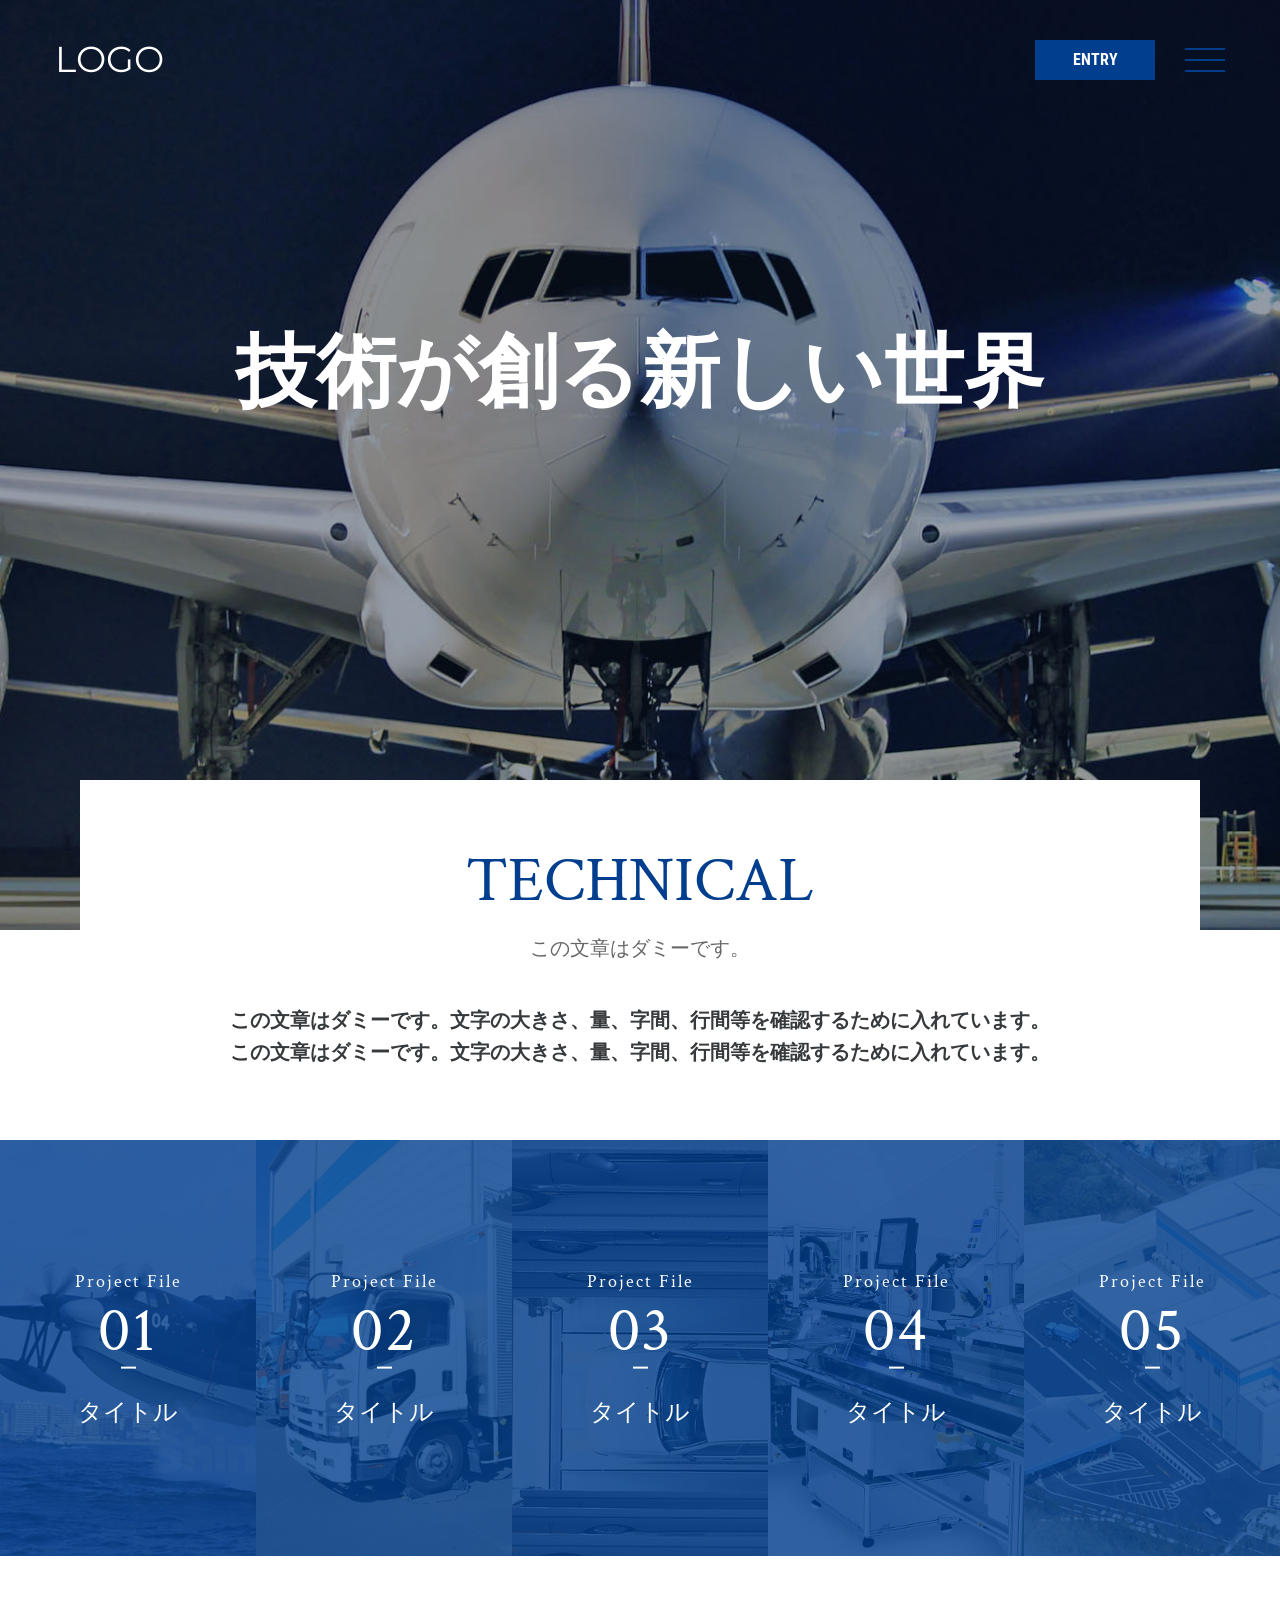
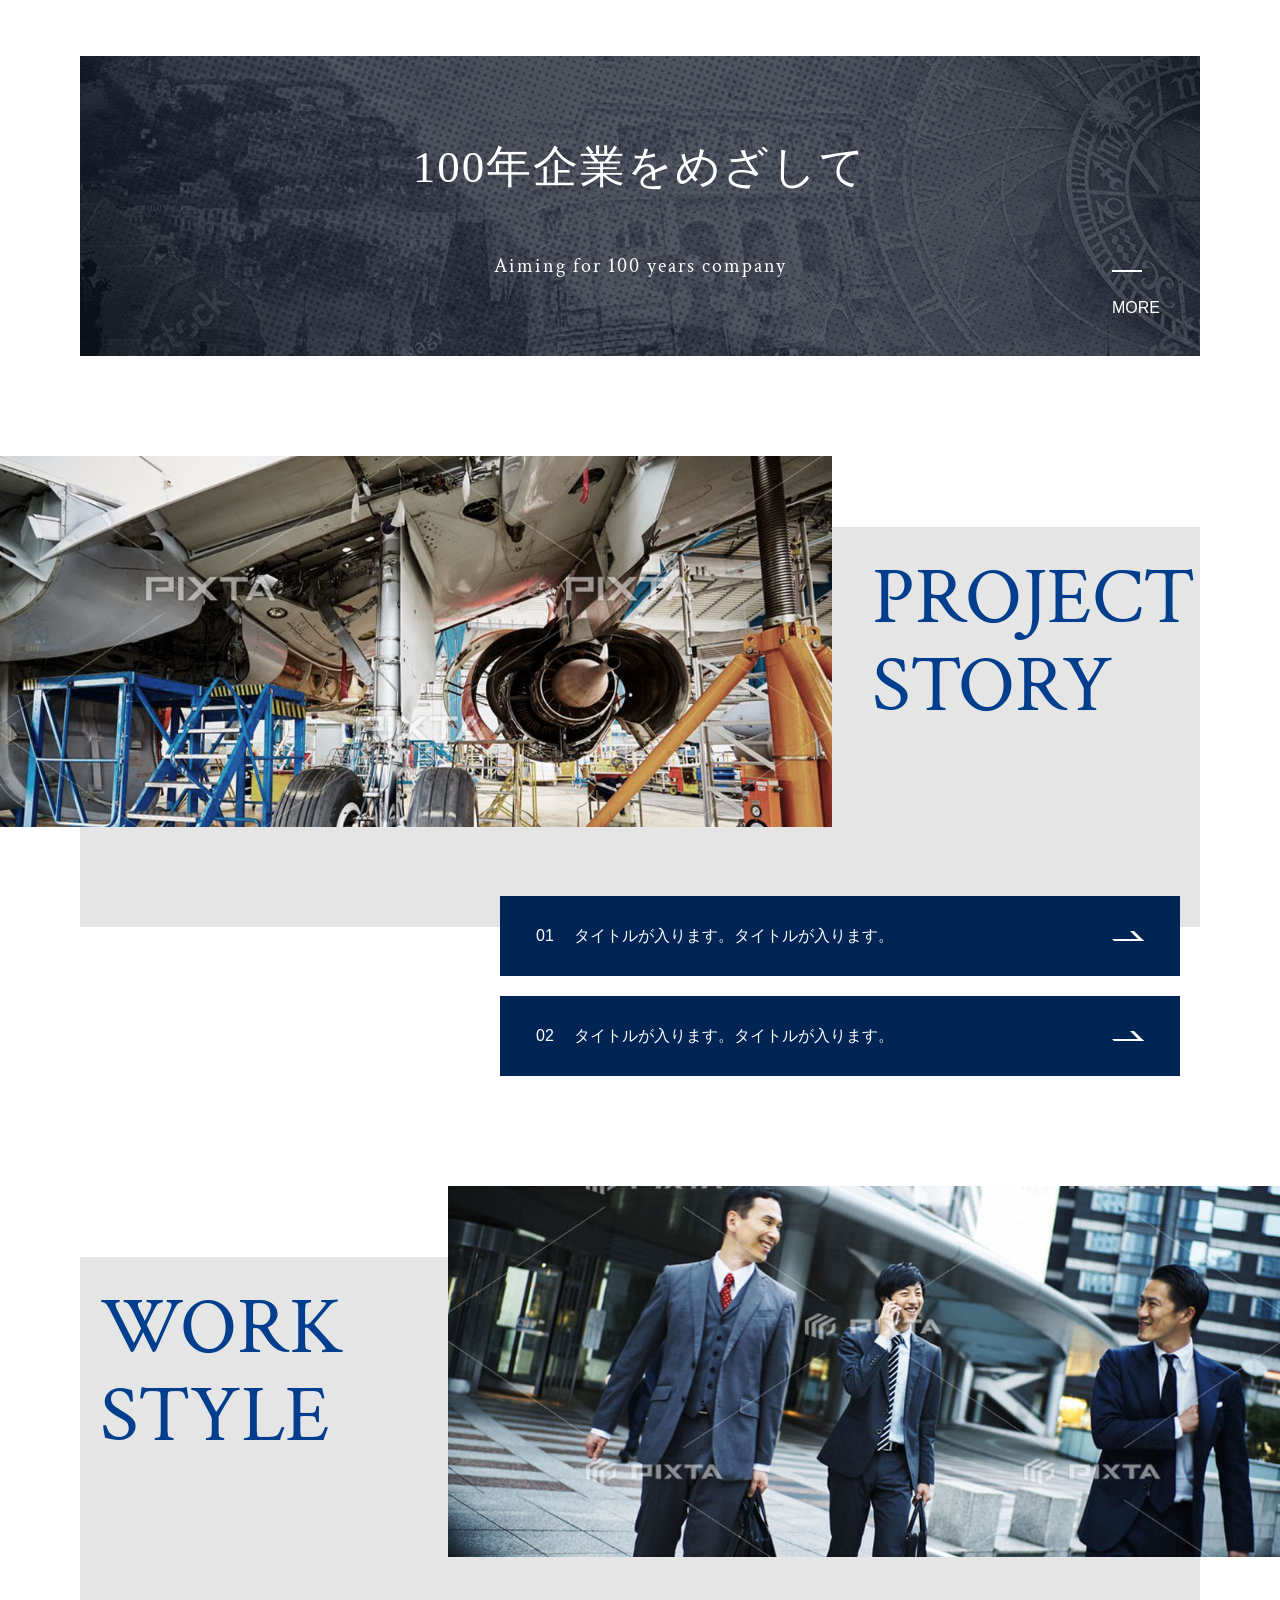
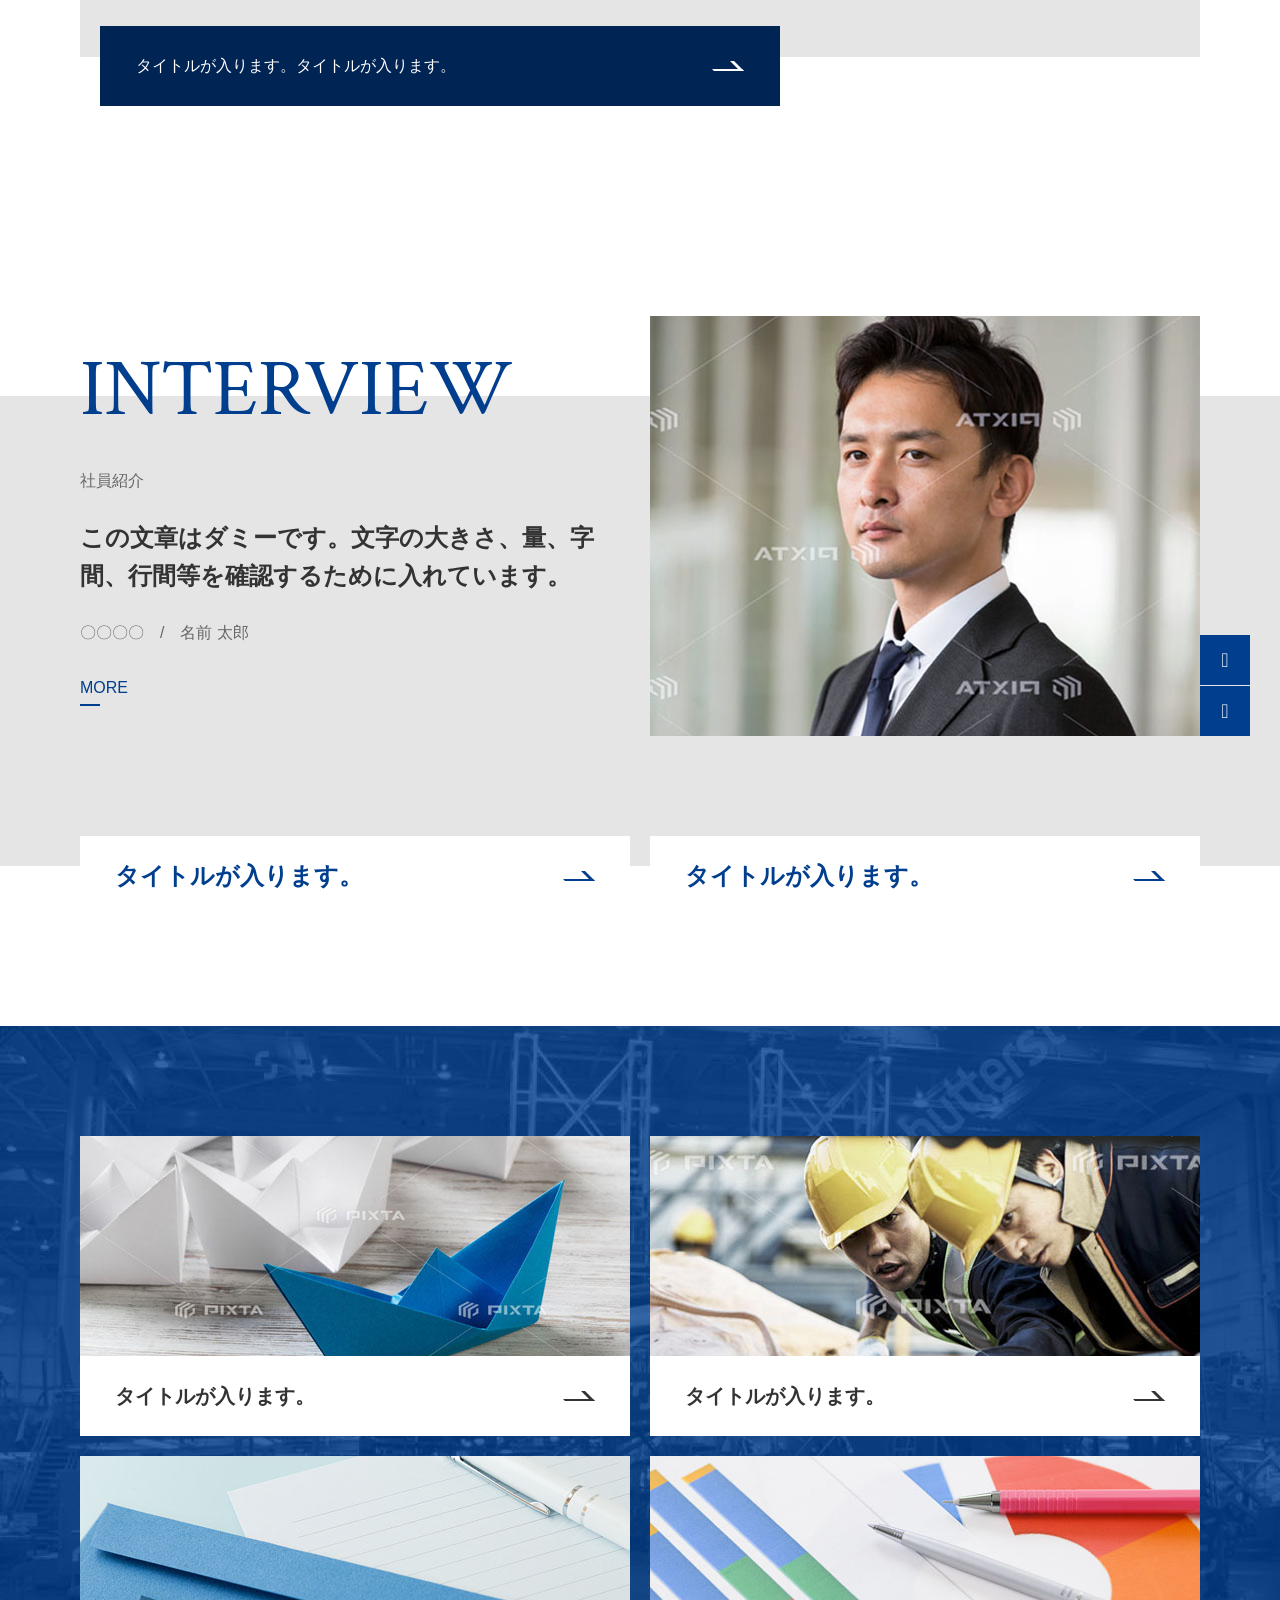
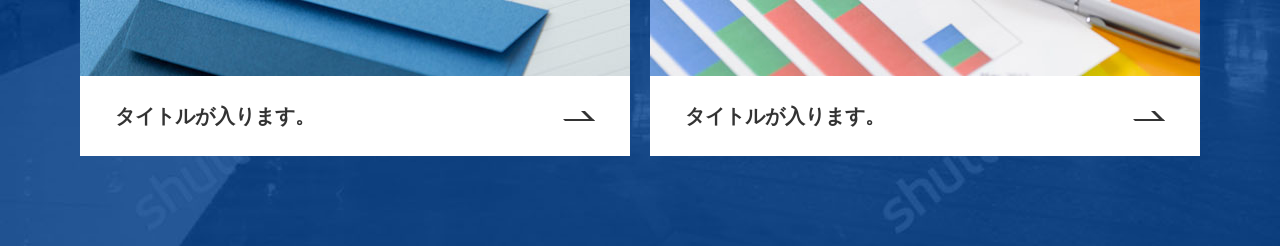
==== index.html @ daa0fefb "1507 535 update" ====
<!doctype html>
<html lang="ja">
<head>
	<meta charset="utf-8">
	<meta http-equiv="X-UA-Compatible" content="IE=edge">
	<meta name="format-detection" content="telephone=no, address=no, email=no">
	<meta name="viewport" content="width=device-width, minimum-scale=1.0, maximum-scale=10.0, user-scalable=yes">
	<meta property="og:type" content="website">
	<meta property="og:url" content="">
	<meta property="og:image" content="">
	<meta property="og:site_name" content="">
	<meta property="og:title" content="">
	<meta property="og:description" content="">
	<meta name="keywords" content="">
	<meta name="description" content="">
	<link href="assets/css/reset.min.css" rel="stylesheet">
	<link href="assets/css/bootstrap.min.css" rel="stylesheet">
	<link href="assets/css/bootstrap-adjust.min.css" rel="stylesheet">
	<link href="css/animate.css" rel="stylesheet">
	<link href="css/slick.css" rel="stylesheet">
	<link href="css/common.css" rel="stylesheet">
	<!-- build:addcss -->

	<!-- /build:addcss -->
	<title>Task 2</title>
	<link href="https://fonts.googleapis.com/css2?family=Noto+Sans+JP:wght@400;500;700&display=swap" rel="stylesheet">
	<link href="https://fonts.googleapis.com/css2?family=Crimson+Text&family=Montserrat:wght@500;700&family=Roboto+Condensed&display=swap" rel="stylesheet">
	
</head>
<body>
	<header class="header">
	<!-- build:header -->
		<h1>LOGO</h1>
		<button>entry</button>
		<div class="hambuger">
			<span></span><span></span><span></span>
		</div>
	<!-- /build:header -->
	</header>
	<main id="main-page">
	<!-- build:mv -->
		<section class="mv">
			<span class="mv--title">技術が創る新しい世界</span>
		</section>
	<!-- /build:mv -->
	<!-- /build:technical -->
		<section class="technical">
			<div class="container p-rel">
				<div class="title">
					<h2>
						technical
						<span>
							この文章はダミーです。
						</span>
					</h2>
					<p>この文章はダミーです。文字の大きさ、量、字間、行間等を確認するために入れています。</p>
					<p>この文章はダミーです。文字の大きさ、量、字間、行間等を確認するために入れています。</p>
				</div>
			</div>
			<div class="project">
				<div class="project-item">
					<img src="images/img_tech_01.jpg">
					<div class="l-mask"></div>
					<div class="w-abs">
						<span>Project File</span>
						<span>01</span>
						<h3>タイトル</h3>
					</div>
				</div>
				<div class="project-item">
					<img src="images/img_tech_02.jpg">
					<div class="l-mask"></div>
					<div class="w-abs">
						<span>Project File</span>
						<span>02</span>
						<h3>タイトル</h3>
					</div>
				</div>
				<div class="project-item">
					<img src="images/img_tech_03.jpg">
					<div class="l-mask"></div>
					<div class="w-abs">
						<span>Project File</span>
						<span>03</span>
						<h3>タイトル</h3>
					</div>
				</div>
				<div class="project-item">
					<img src="images/img_tech_04.jpg">
					<div class="l-mask"></div>
					<div class="w-abs">
						<span>Project File</span>
						<span>04</span>
						<h3>タイトル</h3>
					</div>
				</div>
				<div class="project-item">
					<img src="images/img_tech_05.jpg">
					<div class="l-mask"></div>
					<div class="w-abs">
						<span>Project File</span>
						<span>05</span>
						<h3>タイトル</h3>
					</div>
				</div>
			</div>
		</section>
	<!-- /build:technical -->
	<!-- build:year-100 -->
		<section class="year-100">
			<div class="container p-rel">
				<img src="images/img_year.jpg">
				<span>100年企業をめざして</span>
				<span>Aiming for 100 years company</span>
				<a href="#link">more</a>
			</div>
		</section>
	<!-- /build:year-100 -->
	<!-- build:project-story-->
		<section class="project-story">
			<div class="w-box">
				<div class="under-bg"></div>
				<div class="w-box-l">
					<img src="images/img_project_01.jpg">
				</div>
				<div class="w-box-r">
					<h2>project story</h2>
				</div>
			</div>
			<a href="#link" class="rect-more-info">タイトルが入ります。タイトルが入ります。</a>
			<a href="#link" class="rect-more-info">タイトルが入ります。タイトルが入ります。</a>
		</section>
	<!-- /build:project-story-->
	<!-- build:work-style-->
		<section class="work-style">
			<div class="w-box w-reverse">
				<div class="under-bg"></div>
				<div class="w-box-l">
					<img src="images/img_project_02.jpg">
				</div>
				<div class="w-box-r">
					<h2>work style</h2>
				</div>
			</div>
			<a href="#link" class="rect-more-info">タイトルが入ります。タイトルが入ります。</a>
		</section>
	<!-- /build:work-style -->
	<!-- build:interview -->
		<section class="interview">
			<div class="under-bg"></div>
			<div class="container">
				<div class="w-flex">
					<div class="w-flex-middle w-r">
						<h2>interview</h2>
						<span>社員紹介</span>
						<p>この文章はダミーです。文字の大きさ、量、字間、行間等を確認するために入れています。</p>
						<span>〇〇〇〇　/　名前  太郎</span>
						<a href="#link" class="interview-more">more</a>
						<a href="" class="rect-more-info">
							タイトルが入ります。
						</a>
					</div>
					<div class="w-flex-middle w-l">
						<div class="interview-slide">
							<img src="images/img_interview_03.jpg" alt="">
							<img src="images/img_interview_03.jpg" alt="">
						</div>
						<a href="" class="rect-more-info">
							タイトルが入ります。
						</a>
					</div>
				</div>
			</div>
		</section>
	<!-- /build:interview -->
	<!-- build:special-content -->
		<section class="special">
	<!-- <div class="under-bg">
				<img src="images/img_special_content_00.jpg">
			</div> -->
			<div class="container">
				<div class="w-flex">
					<div class="w-flex-middle">
						<img src="images/img_special_content_01.jpg">
						<a href="" class="rect-more-info">
							タイトルが入ります。
						</a>
					</div>
					<div class="w-flex-middle">
						<img src="images/img_special_content_02.jpg">
						<a href="" class="rect-more-info">
							タイトルが入ります。
						</a>
					</div>
					<div class="w-flex-middle">
						<img src="images/img_special_content_03.jpg">
						<a href="" class="rect-more-info">
							タイトルが入ります。
						</a>
					</div>
					<div class="w-flex-middle">
						<img src="images/img_special_content_04.jpg">
						<a href="" class="rect-more-info">
							タイトルが入ります。
						</a>
					</div>
				</div>
			</div>
		</section>
	<!-- /build:special-content -->
	</main>
	<footer>
	
	<!-- build:footer -->
	</footer>
	<script src="assets/js/jquery-2.2.4.min.js"></script>
	<script src="assets/js/fontawesome.min.js"></script>
	<script src="js/slick.js"></script>

	<script src="js/common.js"></script>
	<!-- build:addJs -->
</body>
</html>
---- css/common.css ----
@charset "UTF-8";
@font-face {
  font-family: A1MinChoStd;
  font-weight: bold;
  font-style: normal;
  src: url("../assets/plugins/fonts/A1MinchoStd-Bold.otf");
}
/*==========
  FONTS-FAMILY
    font-family: A1MinChoStd;
    font-family: 'Montserrat', sans-serif;
    font-family: 'Roboto Condensed', sans-serif;
    font-family: 'Crimson Text', serif;
    ===========
*/
.p-rel {
  position: relative;
}

/* ============
        header
 ============*/
.header {
  display: flex;
  justify-content: space-between;
  align-items: center;
  position: fixed;
  width: 100%;
  min-height: 6rem;
  padding: 4rem 5.5rem;
  z-index: 1030;
}
.header h1 {
  font-family: "Montserrat", sans-serif;
  font-size: 3.6rem;
  margin-right: auto;
  color: white;
  cursor: pointer;
}
.header button {
  background-color: #013e8d;
  border: 0.1rem solid #013e8d;
  color: white;
  font-family: "Roboto Condensed", sans-serif;
  font-size: 1.6rem;
  font-weight: bold;
  height: 4rem;
  width: 12rem;
  margin-right: 3rem;
  text-transform: uppercase;
  transition: all 0.4s ease;
}
.header button:hover {
  background-color: white;
  color: #013e8d;
}

/* ============
        hambuger
 ============*/
.hambuger {
  display: flex;
  width: 4rem;
  height: 4rem;
  justify-content: space-around;
  align-items: center;
  cursor: pointer;
  flex-wrap: wrap;
  position: relative;
}
.hambuger span {
  width: 100%;
  height: 0.2rem;
  background-color: #013e8d;
  position: absolute;
  transition: all 0.3s ease;
}
.hambuger span:nth-child(1) {
  top: 0.8rem;
}
.hambuger span:nth-child(3) {
  bottom: 0.8rem;
}

.hambuger.active span:nth-child(1) {
  transform: rotate(45deg);
  top: unset;
}
.hambuger.active span:nth-child(2) {
  opacity: 0;
}
.hambuger.active span:nth-child(3) {
  transform: rotate(-45deg);
  bottom: unset;
}

/* ============
        mv
 ============*/
.mv {
  background-image: url(../images/img_banner.jpg);
  height: 93rem;
  background-position: center;
  background-repeat: no-repeat;
  background-size: cover;
  position: relative;
}
.mv--title {
  display: block;
  position: absolute;
  top: 40%;
  width: 100%;
  text-align: center;
  transform: translateY(-50%);
  font-size: 8rem;
  font-weight: bold;
  font-family: A1MinChoStd;
  color: white;
}

/* ============
        technical
 ============*/
.technical {
  width: 100%;
  background-color: white;
}
.technical .p-rel {
  min-height: 21rem;
}
.technical .title {
  width: 100%;
  position: absolute;
  min-height: 30rem;
  background-color: white;
  left: 50%;
  transform: translate(-50%, -50%);
  padding-top: 5rem;
  text-align: center;
}
.technical .title h2 {
  font-family: "Crimson Text", serif;
  text-transform: uppercase;
  font-size: 6.4rem;
  color: #013e8d;
  line-height: 1.6;
  margin-bottom: 4rem;
}
.technical .title h2 span {
  font-family: "Yu Gothic", serif;
  font-size: 2rem;
  display: block;
  color: #666666;
}
.technical .title p {
  font-size: 2rem;
  font-weight: bold;
}
.technical .project {
  display: flex;
}
.technical .project-item {
  width: 100%;
  overflow: hidden;
  position: relative;
}
.technical .project-item img {
  width: 100%;
}
.technical .project-item .l-mask {
  position: absolute;
  top: 0;
  width: 100%;
  height: 100%;
  background-color: rgba(1, 62, 141, 0.8);
}
.technical .project-item .w-abs {
  position: absolute;
  top: 50%;
  width: 100%;
  text-align: center;
  transform: translateY(-50%);
  line-height: 1.2;
}
.technical .project-item .w-abs span {
  display: block;
  color: white;
  font-family: "Crimson Text", serif;
  letter-spacing: 0.2rem;
}
.technical .project-item .w-abs span:nth-child(1) {
  font-size: 1.8rem;
}
.technical .project-item .w-abs span:nth-child(2) {
  position: relative;
  font-size: 6.4rem;
  margin-bottom: 3rem;
}
.technical .project-item .w-abs span:nth-child(2):after {
  content: "";
  width: 1.5rem;
  height: 0.2rem;
  background-color: white;
  position: absolute;
  left: 0;
  right: 0;
  bottom: 0;
  margin: 0 auto;
}
.technical .project-item .w-abs h3 {
  color: white;
  font-size: 2.4rem;
}

/* ============
        year-100
 ============*/
.year-100 {
  padding: 10rem 0;
}
.year-100 .p-rel {
  text-align: center;
}
.year-100 .p-rel img {
  width: 100%;
}
.year-100 .p-rel span {
  width: 100%;
  color: white;
  display: block;
  position: absolute;
  text-align: center;
  letter-spacing: 0.2rem;
}
.year-100 .p-rel span:nth-of-type(1) {
  top: 35%;
  transform: translateY(-35%);
  font-size: 4.5rem;
  font-family: A1MinChoStd;
}
.year-100 .p-rel span:nth-of-type(2) {
  bottom: 25%;
  transform: translateY(-25%);
  font-size: 2rem;
  font-family: "Crimson Text", serif;
}
.year-100 .p-rel a {
  text-decoration: none;
  color: white;
  text-transform: uppercase;
  font-size: 1.6rem;
  position: absolute;
  bottom: 4rem;
  right: 4rem;
}
.year-100 .p-rel a:after {
  content: "";
  position: absolute;
  width: 3rem;
  height: 0.2rem;
  background-color: white;
  top: -3rem;
  left: 0;
}

/* ============
        project-story
 ============*/
.project-story, .work-style {
  width: 100%;
  min-height: 65rem;
  position: relative;
  margin-bottom: 8rem;
}
.project-story .w-box, .work-style .w-box {
  width: 100%;
  display: flex;
  position: relative;
}
.project-story .w-box .under-bg, .work-style .w-box .under-bg {
  max-width: 112rem;
  height: 40rem;
  position: absolute;
  z-index: -1;
  left: 0;
  right: 0;
  bottom: -10rem;
  margin: 0 auto;
}
.project-story .w-box-l, .work-style .w-box-l {
  width: 100%;
  max-width: 65%;
  max-height: 48rem;
  overflow: hidden;
}
.project-story .w-box-l img, .work-style .w-box-l img {
  width: 100%;
}
.project-story .w-box-r, .work-style .w-box-r {
  width: 100%;
  max-width: 35%;
  display: flex;
}
.project-story .w-box-r h2, .work-style .w-box-r h2 {
  font-family: "Crimson Text", serif;
  font-size: 8rem;
  color: #013e8d;
  text-transform: uppercase;
  margin: auto 0;
}
.project-story .rect-more-info, .work-style .rect-more-info {
  text-decoration: none;
  position: absolute;
  background-color: #002554;
  color: white;
  border: 0.1rem solid #002554;
  font-size: 1.6rem;
}
.project-story .rect-more-info::after, .work-style .rect-more-info::after {
  border-color: white;
}

.w-reverse {
  flex-direction: row-reverse;
}

.project-story .w-box-r {
  padding-left: 4rem;
  padding-right: 4rem;
}
.project-story .rect-more-info {
  right: 10rem;
}
.project-story .rect-more-info:nth-of-type(1) {
  bottom: 13rem;
}
.project-story .rect-more-info:nth-of-type(2) {
  bottom: 3rem;
}
.project-story .rect-more-info:nth-of-type(1)::before {
  content: "01";
  margin-right: 2rem;
}
.project-story .rect-more-info:nth-of-type(2)::before {
  content: "02";
  margin-right: 2rem;
}

.work-style .w-box-r {
  padding-left: 10rem;
  padding-right: 10rem;
}
.work-style .rect-more-info {
  left: 0;
  margin-left: 10rem;
  bottom: 13rem;
}

.under-bg {
  width: 100%;
  background-color: #e5e5e5;
}

/* ============
        more info button
 ============*/
.rect-more-info {
  width: 100%;
  max-width: 68rem;
  height: 8rem;
  display: flex;
  align-items: center;
  padding-left: 3.5rem;
  padding-right: 3.5rem;
  position: relative;
}

.rect-more-info::after {
  content: "";
  width: 3rem;
  height: 1rem;
  position: absolute;
  border-bottom: 0.2rem solid;
  border-right: 0.4rem solid;
  transform: skew(45deg);
  right: 0;
  margin-right: 4rem;
}

/* ============
        interview
 ============*/
.interview {
  width: 100%;
  min-height: 63rem;
  position: relative;
}
.interview .under-bg {
  max-height: 47rem;
  position: absolute;
  top: 0;
  bottom: 0;
  left: 0;
  margin: auto 0;
  z-index: -1;
}
.interview .w-flex .w-flex-middle {
  min-height: 60rem;
  display: flex;
  flex-wrap: wrap;
  align-items: flex-end;
}
.interview .w-flex .w-flex-middle span, .interview .w-flex .w-flex-middle p {
  display: block;
  width: 100%;
}
.interview .w-flex .w-flex-middle span {
  color: #666666;
  font-size: 1.6rem;
}
.interview .w-flex .w-flex-middle p {
  font-size: 2.4rem;
  font-weight: bold;
  color: #333333;
}
.interview .w-flex .w-flex-middle h2 {
  font-size: 8rem;
  color: #013e8d;
  text-transform: uppercase;
  font-family: "Crimson Text", serif;
  margin-bottom: 1rem;
}
.interview .w-flex .w-flex-middle .interview-more {
  color: #013e8d;
  text-transform: uppercase;
  position: relative;
  font-size: 1.6rem;
  text-decoration: none;
  padding-bottom: 1rem;
  margin-top: 1rem;
}
.interview .w-flex .w-flex-middle .interview-more:after {
  content: "";
  width: 2rem;
  height: 0.2rem;
  background-color: #013e8d;
  position: absolute;
  bottom: 0;
  left: 0;
}
.interview .w-flex .w-flex-middle .rect-more-info {
  text-decoration: none;
  margin-top: 10rem;
  background-color: white;
  color: #013e8d;
  font-size: 2.4rem;
  font-weight: bold;
}
.interview .w-flex .w-flex-middle .rect-more-info::after {
  border-color: #013e8d;
}
.interview .w-flex .w-flex-middle .interview-slide {
  width: 100%;
  height: 42rem;
}
.interview .w-flex .w-flex-middle .interview-slide .slick-arrow {
  border: 0.1rem solid #013e8d;
  background-color: #013e8d;
  color: white;
  width: 5rem;
  height: 5rem;
  position: relative;
  font-size: 2rem;
  position: absolute;
  right: 0;
  bottom: 0;
}
.interview .w-flex .w-flex-middle .interview-slide .slick-next {
  transform: translateX(100%);
}
.interview .w-flex .w-flex-middle .interview-slide .slick-prev {
  margin-bottom: 0.1rem;
  transform: translate(100%, -100%);
}
.interview .w-flex .w-flex-middle .interview-slide .slick-prev::after {
  content: "";
  font-family: fontAwesome;
}
.interview .w-flex .w-flex-middle .interview-slide .slick-next::after {
  content: "";
  font-family: fontAwesome;
}

.w-flex {
  display: flex;
  align-items: center;
  justify-content: space-between;
  width: 100%;
}
.w-flex .w-flex-middle {
  width: 100%;
  max-width: 55rem;
}

/* ============
        mv
 ============*/
.special {
  position: relative;
  margin-top: 8rem;
  background-image: url(../images/img_special_content_00.jpg);
  height: 82rem;
  background-position: center;
  background-repeat: no-repeat;
  background-size: cover;
  position: relative;
  display: flex;
  align-items: center;
}
.special .w-flex {
  flex-wrap: wrap;
}
.special .w-flex-middle {
  margin-top: 2rem;
}
.special .w-flex-middle .rect-more-info {
  background-color: white;
  font-size: 2rem;
  font-weight: bold;
  color: #333333;
  text-decoration: none;
}

/* ============
       mv
============*/

/*# sourceMappingURL=common.css.map */
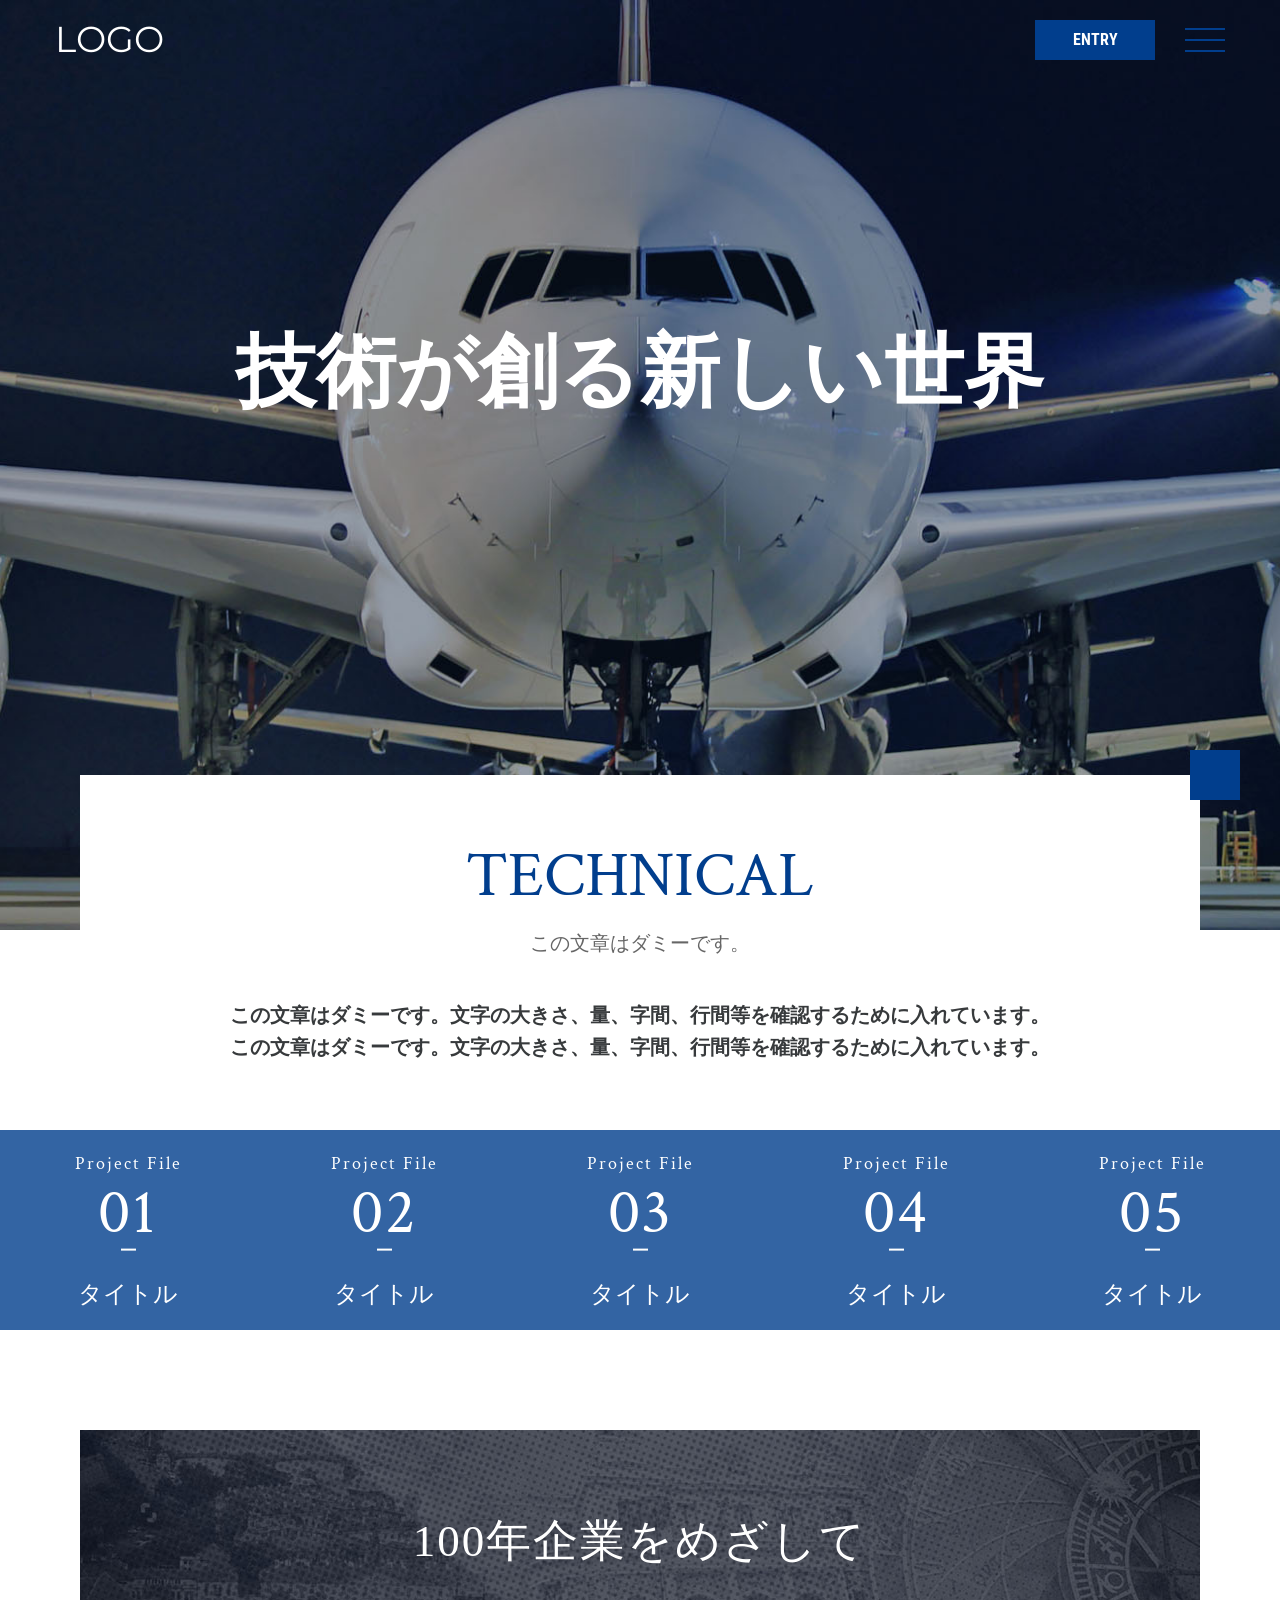
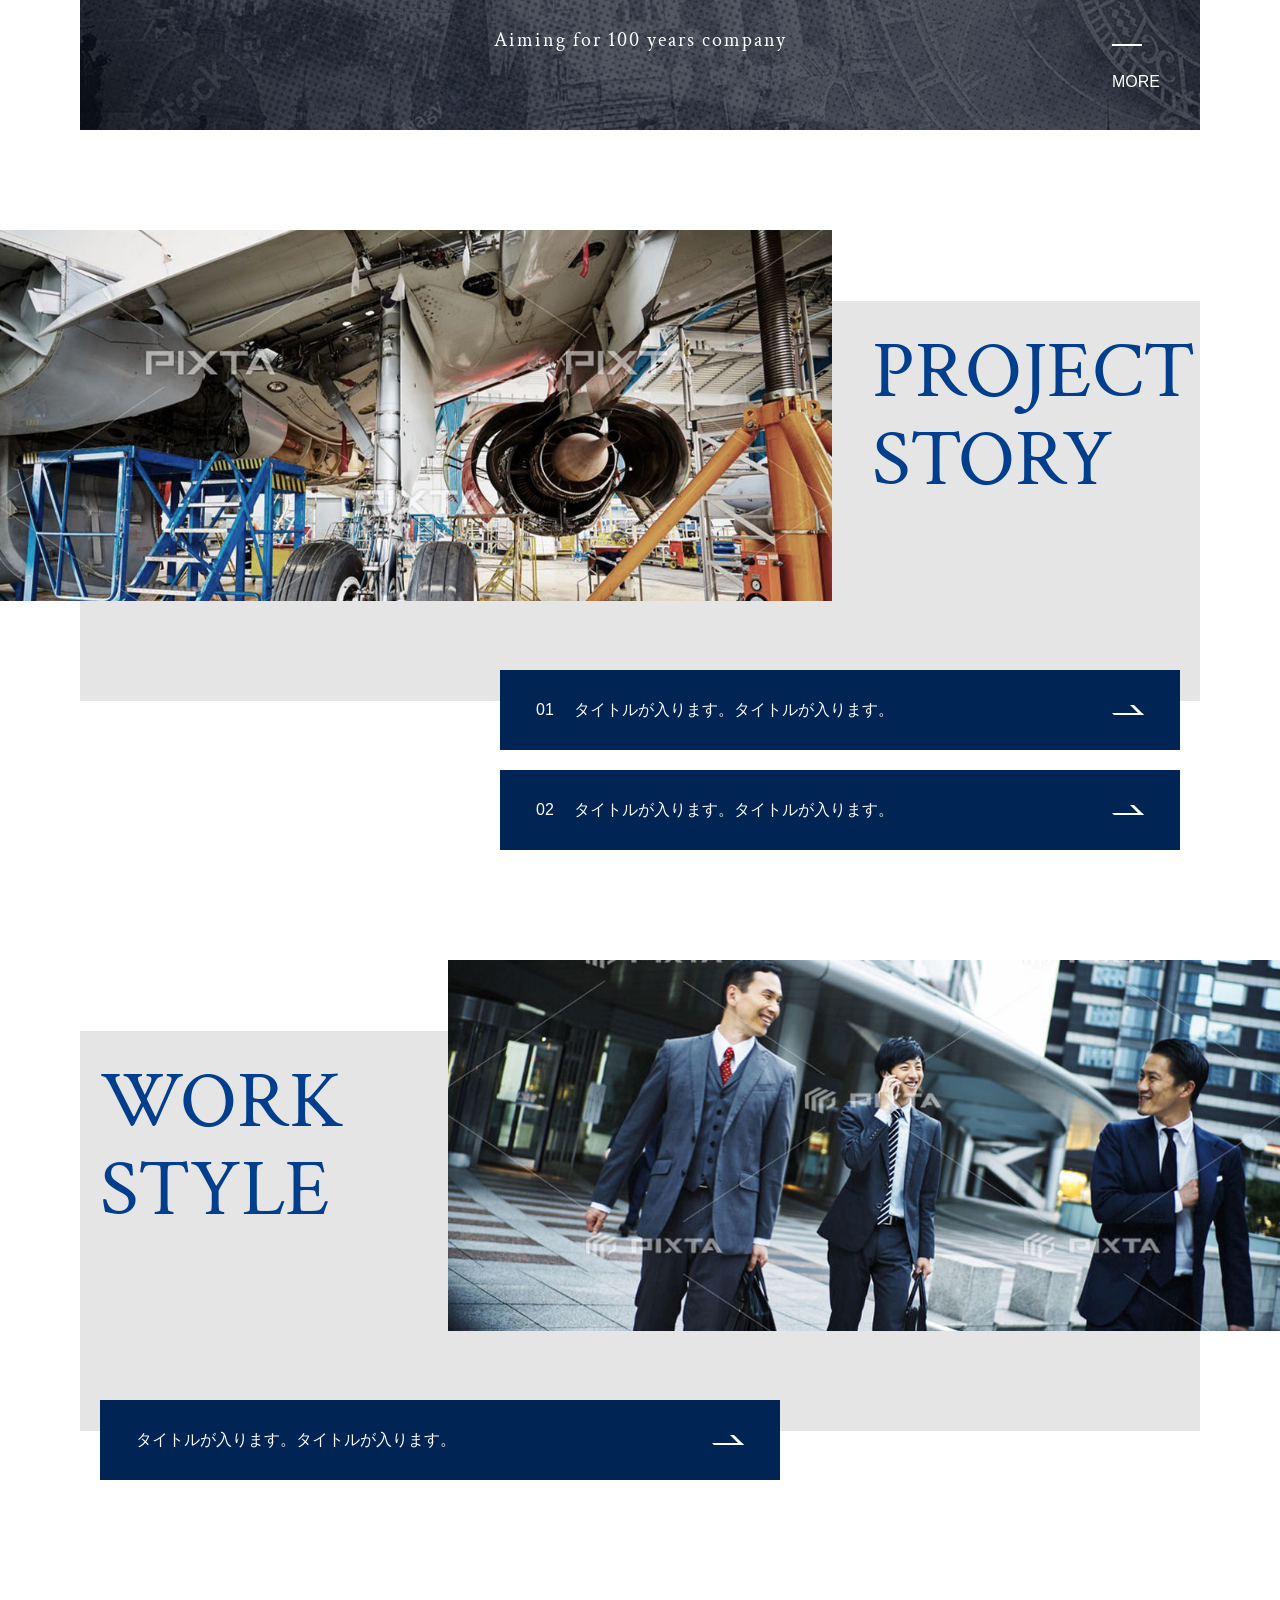
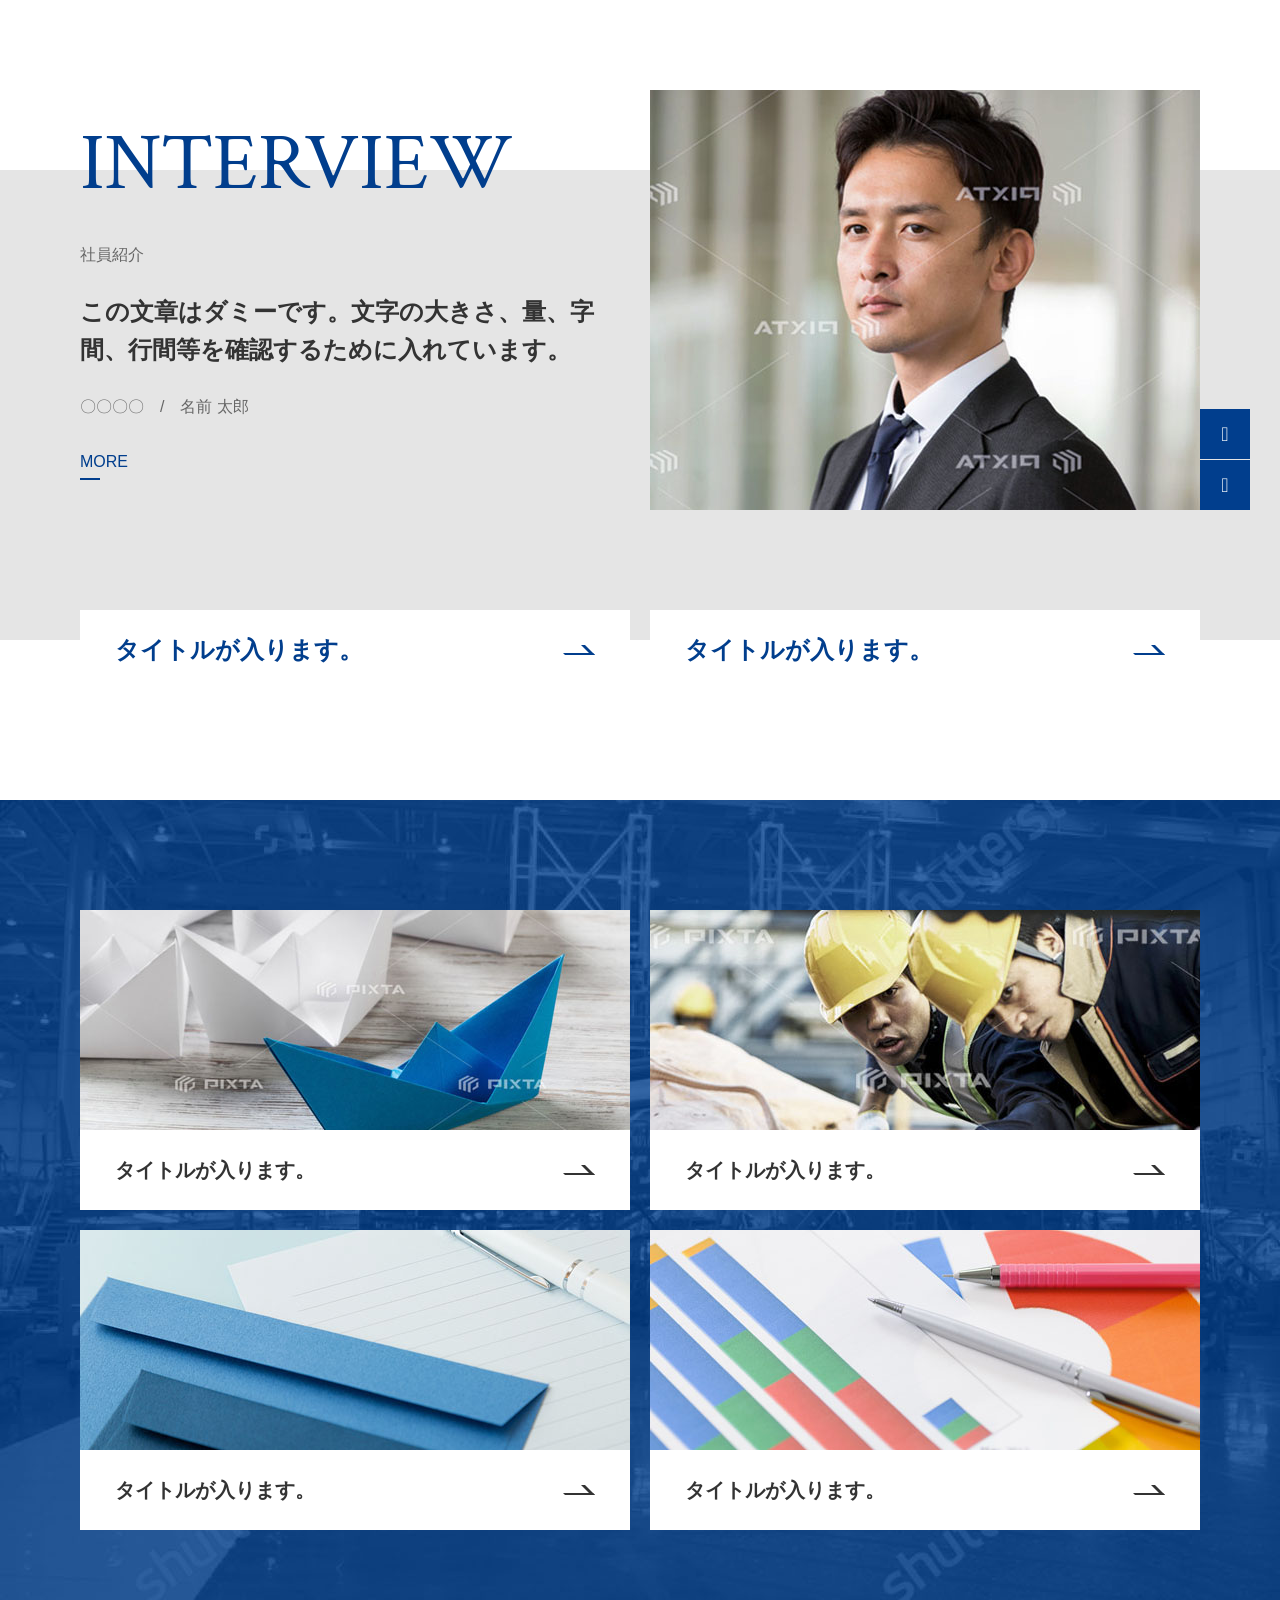
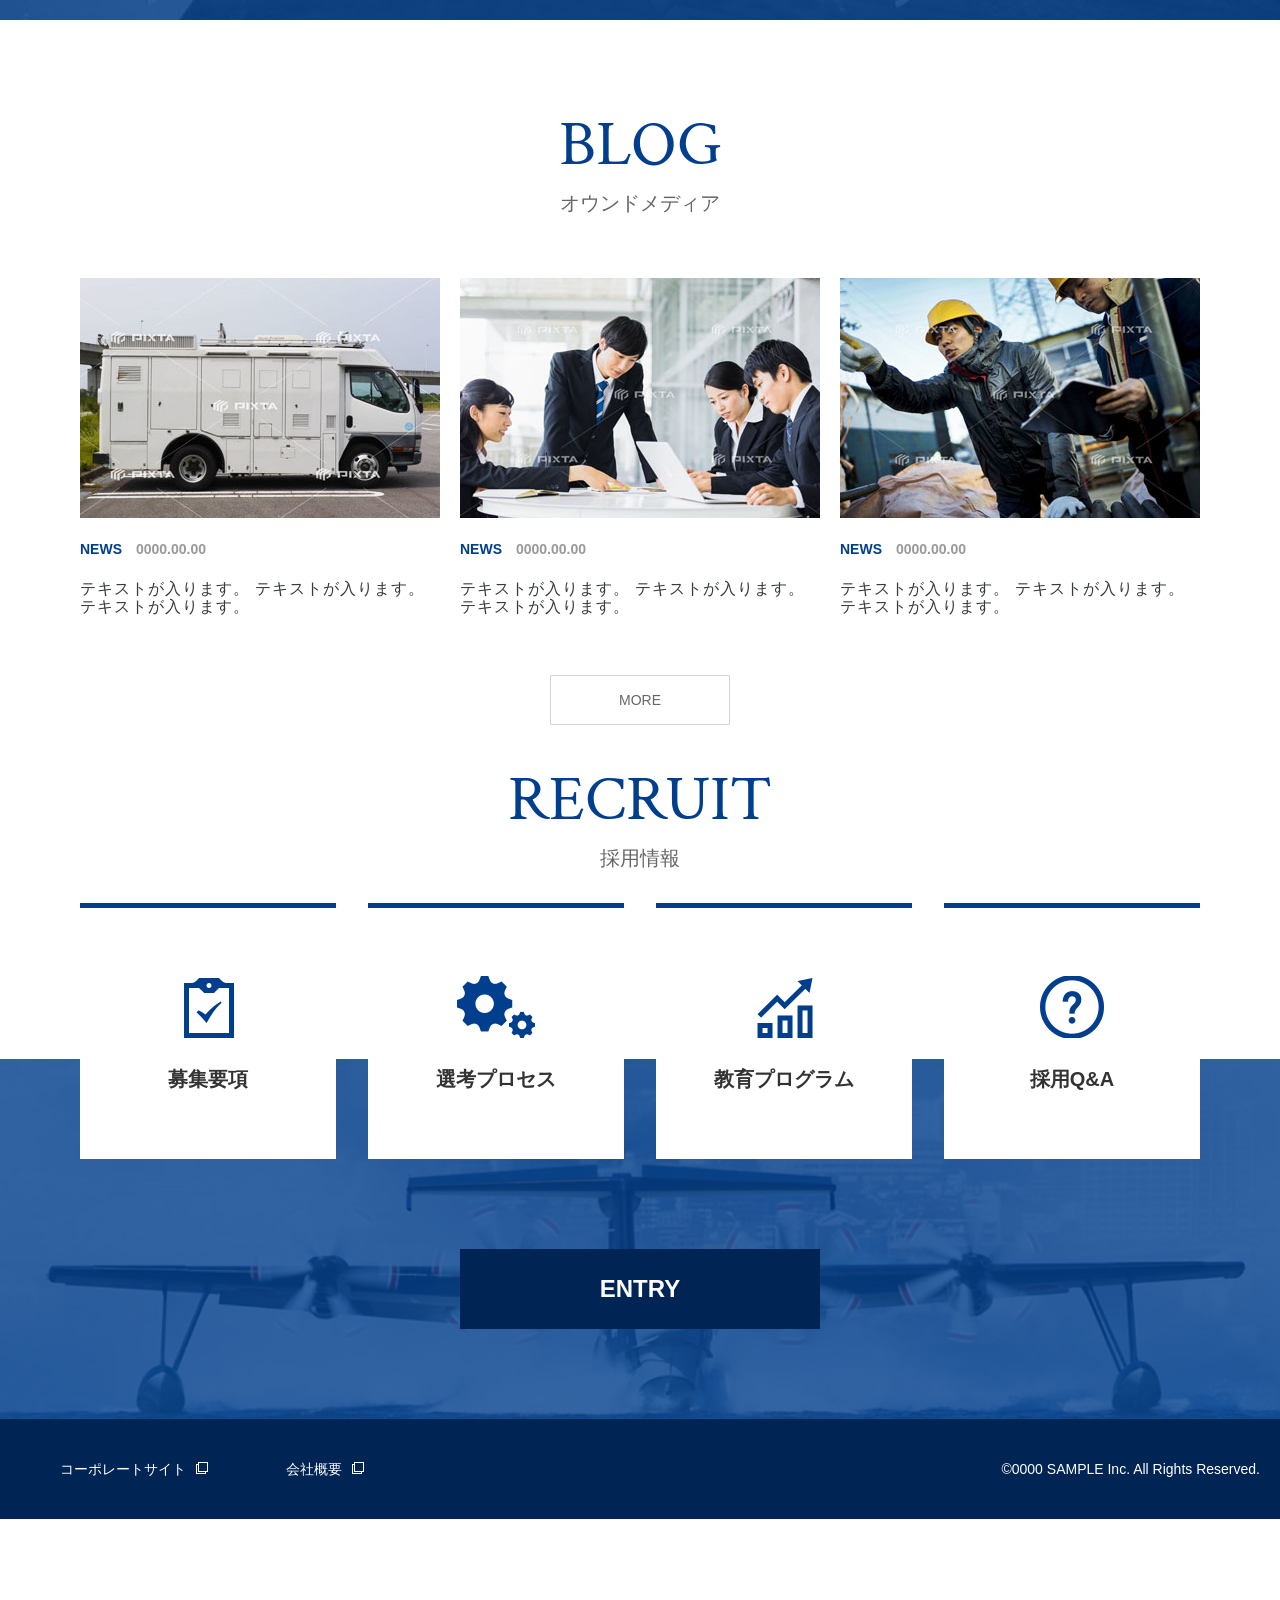
==== commit 3dc78571: "1607 534 update" ====
--- a/index.html
+++ b/index.html
@@ -1,223 +1,309 @@
 <!doctype html>
 <html lang="ja">
+
 <head>
-	<meta charset="utf-8">
-	<meta http-equiv="X-UA-Compatible" content="IE=edge">
-	<meta name="format-detection" content="telephone=no, address=no, email=no">
-	<meta name="viewport" content="width=device-width, minimum-scale=1.0, maximum-scale=10.0, user-scalable=yes">
-	<meta property="og:type" content="website">
-	<meta property="og:url" content="">
-	<meta property="og:image" content="">
-	<meta property="og:site_name" content="">
-	<meta property="og:title" content="">
-	<meta property="og:description" content="">
-	<meta name="keywords" content="">
-	<meta name="description" content="">
-	<link href="assets/css/reset.min.css" rel="stylesheet">
-	<link href="assets/css/bootstrap.min.css" rel="stylesheet">
-	<link href="assets/css/bootstrap-adjust.min.css" rel="stylesheet">
-	<link href="css/animate.css" rel="stylesheet">
-	<link href="css/slick.css" rel="stylesheet">
-	<link href="css/common.css" rel="stylesheet">
-	<!-- build:addcss -->
+    <meta charset="utf-8">
+    <meta http-equiv="X-UA-Compatible" content="IE=edge">
+    <meta name="format-detection" content="telephone=no, address=no, email=no">
+    <meta name="viewport" content="width=device-width, minimum-scale=1.0, maximum-scale=10.0, user-scalable=yes">
+    <meta property="og:type" content="website">
+    <meta property="og:url" content="">
+    <meta property="og:image" content="">
+    <meta property="og:site_name" content="">
+    <meta property="og:title" content="">
+    <meta property="og:description" content="">
+    <meta name="keywords" content="">
+    <meta name="description" content="">
+    <link href="assets/css/reset.min.css" rel="stylesheet">
+    <link href="assets/css/bootstrap.min.css" rel="stylesheet">
+    <link href="assets/css/bootstrap-adjust.min.css" rel="stylesheet">
+    <link href="css/animate.css" rel="stylesheet">
+    <link href="css/slick.css" rel="stylesheet">
+    <link href="css/common.css" rel="stylesheet">
+    <!-- build:addcss -->
+    <!-- /build:addcss -->
+    <title>Task 2</title>
+    <link href="https://fonts.googleapis.com/css2?family=Noto+Sans+JP:wght@400;500;700&display=swap" rel="stylesheet">
+    <link href="https://fonts.googleapis.com/css2?family=Crimson+Text&family=Montserrat:wght@500;700&family=Roboto+Condensed&display=swap" rel="stylesheet">
+</head>
 
-	<!-- /build:addcss -->
-	<title>Task 2</title>
-	<link href="https://fonts.googleapis.com/css2?family=Noto+Sans+JP:wght@400;500;700&display=swap" rel="stylesheet">
-	<link href="https://fonts.googleapis.com/css2?family=Crimson+Text&family=Montserrat:wght@500;700&family=Roboto+Condensed&display=swap" rel="stylesheet">
-	
-</head>
 <body>
-	<header class="header">
-	<!-- build:header -->
-		<h1>LOGO</h1>
-		<button>entry</button>
-		<div class="hambuger">
-			<span></span><span></span><span></span>
-		</div>
-	<!-- /build:header -->
-	</header>
-	<main id="main-page">
-	<!-- build:mv -->
-		<section class="mv">
-			<span class="mv--title">技術が創る新しい世界</span>
-		</section>
-	<!-- /build:mv -->
-	<!-- /build:technical -->
-		<section class="technical">
-			<div class="container p-rel">
-				<div class="title">
-					<h2>
-						technical
-						<span>
-							この文章はダミーです。
-						</span>
-					</h2>
-					<p>この文章はダミーです。文字の大きさ、量、字間、行間等を確認するために入れています。</p>
-					<p>この文章はダミーです。文字の大きさ、量、字間、行間等を確認するために入れています。</p>
-				</div>
-			</div>
-			<div class="project">
-				<div class="project-item">
-					<img src="images/img_tech_01.jpg">
-					<div class="l-mask"></div>
-					<div class="w-abs">
-						<span>Project File</span>
-						<span>01</span>
-						<h3>タイトル</h3>
-					</div>
-				</div>
-				<div class="project-item">
-					<img src="images/img_tech_02.jpg">
-					<div class="l-mask"></div>
-					<div class="w-abs">
-						<span>Project File</span>
-						<span>02</span>
-						<h3>タイトル</h3>
-					</div>
-				</div>
-				<div class="project-item">
-					<img src="images/img_tech_03.jpg">
-					<div class="l-mask"></div>
-					<div class="w-abs">
-						<span>Project File</span>
-						<span>03</span>
-						<h3>タイトル</h3>
-					</div>
-				</div>
-				<div class="project-item">
-					<img src="images/img_tech_04.jpg">
-					<div class="l-mask"></div>
-					<div class="w-abs">
-						<span>Project File</span>
-						<span>04</span>
-						<h3>タイトル</h3>
-					</div>
-				</div>
-				<div class="project-item">
-					<img src="images/img_tech_05.jpg">
-					<div class="l-mask"></div>
-					<div class="w-abs">
-						<span>Project File</span>
-						<span>05</span>
-						<h3>タイトル</h3>
-					</div>
-				</div>
-			</div>
-		</section>
-	<!-- /build:technical -->
-	<!-- build:year-100 -->
-		<section class="year-100">
-			<div class="container p-rel">
-				<img src="images/img_year.jpg">
-				<span>100年企業をめざして</span>
-				<span>Aiming for 100 years company</span>
-				<a href="#link">more</a>
-			</div>
-		</section>
-	<!-- /build:year-100 -->
-	<!-- build:project-story-->
-		<section class="project-story">
-			<div class="w-box">
-				<div class="under-bg"></div>
-				<div class="w-box-l">
-					<img src="images/img_project_01.jpg">
-				</div>
-				<div class="w-box-r">
-					<h2>project story</h2>
-				</div>
-			</div>
-			<a href="#link" class="rect-more-info">タイトルが入ります。タイトルが入ります。</a>
-			<a href="#link" class="rect-more-info">タイトルが入ります。タイトルが入ります。</a>
-		</section>
-	<!-- /build:project-story-->
-	<!-- build:work-style-->
-		<section class="work-style">
-			<div class="w-box w-reverse">
-				<div class="under-bg"></div>
-				<div class="w-box-l">
-					<img src="images/img_project_02.jpg">
-				</div>
-				<div class="w-box-r">
-					<h2>work style</h2>
-				</div>
-			</div>
-			<a href="#link" class="rect-more-info">タイトルが入ります。タイトルが入ります。</a>
-		</section>
-	<!-- /build:work-style -->
-	<!-- build:interview -->
-		<section class="interview">
-			<div class="under-bg"></div>
-			<div class="container">
-				<div class="w-flex">
-					<div class="w-flex-middle w-r">
-						<h2>interview</h2>
-						<span>社員紹介</span>
-						<p>この文章はダミーです。文字の大きさ、量、字間、行間等を確認するために入れています。</p>
-						<span>〇〇〇〇　/　名前  太郎</span>
-						<a href="#link" class="interview-more">more</a>
-						<a href="" class="rect-more-info">
-							タイトルが入ります。
-						</a>
-					</div>
-					<div class="w-flex-middle w-l">
-						<div class="interview-slide">
-							<img src="images/img_interview_03.jpg" alt="">
-							<img src="images/img_interview_03.jpg" alt="">
-						</div>
-						<a href="" class="rect-more-info">
-							タイトルが入ります。
-						</a>
-					</div>
-				</div>
-			</div>
-		</section>
-	<!-- /build:interview -->
-	<!-- build:special-content -->
-		<section class="special">
-	<!-- <div class="under-bg">
-				<img src="images/img_special_content_00.jpg">
-			</div> -->
-			<div class="container">
-				<div class="w-flex">
-					<div class="w-flex-middle">
-						<img src="images/img_special_content_01.jpg">
-						<a href="" class="rect-more-info">
-							タイトルが入ります。
-						</a>
-					</div>
-					<div class="w-flex-middle">
-						<img src="images/img_special_content_02.jpg">
-						<a href="" class="rect-more-info">
-							タイトルが入ります。
-						</a>
-					</div>
-					<div class="w-flex-middle">
-						<img src="images/img_special_content_03.jpg">
-						<a href="" class="rect-more-info">
-							タイトルが入ります。
-						</a>
-					</div>
-					<div class="w-flex-middle">
-						<img src="images/img_special_content_04.jpg">
-						<a href="" class="rect-more-info">
-							タイトルが入ります。
-						</a>
-					</div>
-				</div>
-			</div>
-		</section>
-	<!-- /build:special-content -->
-	</main>
-	<footer>
-	
-	<!-- build:footer -->
-	</footer>
-	<script src="assets/js/jquery-2.2.4.min.js"></script>
-	<script src="assets/js/fontawesome.min.js"></script>
-	<script src="js/slick.js"></script>
+    <header class="header">
+        <!-- build:header -->
+        <h1>LOGO</h1>
+        <button>entry</button>
+        <div class="hambuger">
+            <span></span><span></span><span></span>
+        </div>
+        <div class="sub-menu">
+        	<div class="container">
+                <div class="recruit-box">
+                    <div class="recruit-box-i">
+                        <img src="images/img_icon_04.png">
+                        <h3>募集要項</h3>
+                    </div>
+                    <div class="recruit-box-i">
+                        <img src="images/img_icon_05.png">
+                        <h3>選考プロセス</h3>
+                    </div>
+                    <div class="recruit-box-i">
+                        <img src="images/img_icon_06.png">
+                        <h3>教育プログラム</h3>
+                    </div>
+                    <div class="recruit-box-i">
+                        <img src="images/img_icon_07.png">
+                        <h3>採用Q&A</h3>
+                    </div>
+                </div>
+            </div>
+        </div>
+    </header>
+    <main id="main-page">
+        <!-- build:mv -->
+        <section class="mv">
+            <span class="mv--title">技術が創る新しい世界</span>
+        </section>
+        <!-- build:technical -->
+        <section class="technical">
+            <div class="container p-rel">
+                <div class="title">
+                    <h2>
+                        technical
+                        <span>
+                            この文章はダミーです。
+                        </span>
+                    </h2>
+                    <p>この文章はダミーです。文字の大きさ、量、字間、行間等を確認するために入れています。</p>
+                    <p>この文章はダミーです。文字の大きさ、量、字間、行間等を確認するために入れています。</p>
+                </div>
+            </div>
+            <div class="project">
+                <div class="project-item">
+                    <div class="l-mask p-rel"><img src="images/img_tech_01.jpg"></div>
+                    <div class="w-abs">
+                        <span>Project File</span>
+                        <span>01</span>
+                        <h3>タイトル</h3>
+                    </div>
+                </div>
+                <div class="project-item">
+                    <div class="l-mask p-rel"><img src="images/img_tech_02.jpg"></div>
+                    <div class="w-abs">
+                        <span>Project File</span>
+                        <span>02</span>
+                        <h3>タイトル</h3>
+                    </div>
+                </div>
+                <div class="project-item">
+                    <div class="l-mask p-rel"><img src="images/img_tech_03.jpg"></div>
+                    <div class="w-abs">
+                        <span>Project File</span>
+                        <span>03</span>
+                        <h3>タイトル</h3>
+                    </div>
+                </div>
+                <div class="project-item">
+                    <div class="l-mask p-rel"><img src="images/img_tech_04.jpg"></div>
+                    <div class="w-abs">
+                        <span>Project File</span>
+                        <span>04</span>
+                        <h3>タイトル</h3>
+                    </div>
+                </div>
+                <div class="project-item">
+                    <div class="l-mask p-rel"><img src="images/img_tech_05.jpg"></div>
+                    <div class="w-abs">
+                        <span>Project File</span>
+                        <span>05</span>
+                        <h3>タイトル</h3>
+                    </div>
+                </div>
+            </div>
+        </section>
+        <!-- build:year-100 -->
+        <section class="year-100">
+            <div class="container p-rel">
+                <img src="images/img_year.jpg">
+                <span>100年企業をめざして</span>
+                <span>Aiming for 100 years company</span>
+                <a href="#link">more</a>
+            </div>
+        </section>
+        <!-- build:project-story-->
+        <section class="project-story">
+            <div class="w-box">
+                <div class="under-bg"></div>
+                <div class="w-box-l">
+                    <img src="images/img_project_01.jpg">
+                </div>
+                <div class="w-box-r">
+                    <h2>project story</h2>
+                </div>
+            </div>
+            <a href="#link" class="rect-more-info">タイトルが入ります。タイトルが入ります。</a>
+            <a href="#link" class="rect-more-info">タイトルが入ります。タイトルが入ります。</a>
+        </section>
+        <!-- build:work-style-->
+        <section class="work-style">
+            <div class="w-box w-reverse">
+                <div class="under-bg"></div>
+                <div class="w-box-l">
+                    <img src="images/img_project_02.jpg">
+                </div>
+                <div class="w-box-r">
+                    <h2>work style</h2>
+                </div>
+            </div>
+            <a href="#link" class="rect-more-info">タイトルが入ります。タイトルが入ります。</a>
+        </section>
+        <!-- build:interview -->
+        <section class="interview">
+            <div class="under-bg"></div>
+            <div class="container">
+                <div class="w-flex">
+                    <div class="w-flex-middle w-r">
+                        <h2>interview</h2>
+                        <span>社員紹介</span>
+                        <p>この文章はダミーです。文字の大きさ、量、字間、行間等を確認するために入れています。</p>
+                        <span>〇〇〇〇　/　名前 太郎</span>
+                        <a href="#link" class="interview-more">more</a>
+                        <a href="" class="rect-more-info">
+                            タイトルが入ります。
+                        </a>
+                    </div>
+                    <div class="w-flex-middle w-l">
+                        <div class="interview-slide">
+                            <img src="images/img_interview_03.jpg" alt="">
+                            <img src="images/img_interview_03.jpg" alt="">
+                        </div>
+                        <a href="" class="rect-more-info">
+                            タイトルが入ります。
+                        </a>
+                    </div>
+                </div>
+            </div>
+        </section>
+        <!-- /build:interview -->
+        <!-- build:special-content -->
+        <section class="special">
+            <div class="container">
+                <div class="w-flex">
+                    <div class="w-flex-middle">
+                        <img src="images/img_special_content_01.jpg">
+                        <a href="" class="rect-more-info">
+                            タイトルが入ります。
+                        </a>
+                    </div>
+                    <div class="w-flex-middle">
+                        <img src="images/img_special_content_02.jpg">
+                        <a href="" class="rect-more-info">
+                            タイトルが入ります。
+                        </a>
+                    </div>
+                    <div class="w-flex-middle">
+                        <img src="images/img_special_content_03.jpg">
+                        <a href="" class="rect-more-info">
+                            タイトルが入ります。
+                        </a>
+                    </div>
+                    <div class="w-flex-middle">
+                        <img src="images/img_special_content_04.jpg">
+                        <a href="" class="rect-more-info">
+                            タイトルが入ります。
+                        </a>
+                    </div>
+                </div>
+            </div>
+        </section>
+        <!-- /build:special-content -->
+        <!-- build:blog -->
+        <section class="blog">
+            <div class="container">
+                <h2 class="blog--title">
+                    blog
+                    <span>
+                        オウンドメディア
+                    </span>
+                </h2>
+                <div class="blog-box">
+                    <div class="blog-item">
+                        <img src="images/img_blog_01.jpg">
+                        <p>news
+                            <span class="day-define">0000.00.00</span>
+                        </p>
+                        <h3>テキストが入ります。 テキストが入ります。 テキストが入ります。</h3>
+                    </div>
+                    <div class="blog-item">
+                        <img src="images/img_blog_02.jpg">
+                        <p>news
+                            <span class="day-define">0000.00.00</span>
+                        </p>
+                        <h3>テキストが入ります。 テキストが入ります。 テキストが入ります。</h3>
+                    </div>
+                    <div class="blog-item">
+                        <img src="images/img_blog_03.jpg">
+                        <p>news
+                            <span class="day-define">0000.00.00</span>
+                        </p>
+                        <h3>テキストが入ります。 テキストが入ります。 テキストが入ります。</h3>
+                    </div>
+                </div>
+                <a href="#link" class="blog--more">
+                    more
+                </a>
+            </div>
+        </section>
+        <!-- /build:blog -->
+        <!-- build:recruit -->
+        <section class="recruit">
+            <h2 class="blog--title">
+                recruit
+                <span>
+                    採用情報
+                </span>
+            </h2>
+            <div class="container">
+                <div class="recruit-box">
+                    <div class="recruit-box-i">
+                        <img src="images/img_icon_04.png">
+                        <h3>募集要項</h3>
+                    </div>
+                    <div class="recruit-box-i">
+                        <img src="images/img_icon_05.png">
+                        <h3>選考プロセス</h3>
+                    </div>
+                    <div class="recruit-box-i">
+                        <img src="images/img_icon_06.png">
+                        <h3>教育プログラム</h3>
+                    </div>
+                    <div class="recruit-box-i">
+                        <img src="images/img_icon_07.png">
+                        <h3>採用Q&A</h3>
+                    </div>
+                </div>
+            </div>
+        </section>
+        <!-- /build:recruit -->
+    </main>
+    <footer class="footer">
+        <!-- build:footer -->
+        <div class="under-bg">
+            <img src="images/img_footer_01.jpg">
+            <img src="images/img_footer_02.jpg">
+        </div>
+        <a href="#link" class="entry-button">entry</a>
+        <div class="end-page">
+            <a href="#link">コーポレートサイト<span></span></a>
+            <a href="#link">会社概要<span></span></a>
+            <span class="cpy-right">©0000 SAMPLE Inc. All Rights Reserved.</span>
+        </div>
+    </footer>
+    <a href="#main-page" class="to-top-button"><i class="fa fa-angle-up" aria-hidden="true"></i></a>
+    <script src="assets/js/jquery-2.2.4.min.js"></script>
+    <script src="assets/js/fontawesome.min.js"></script>
+    <script src="js/slick.js"></script>
+    <script src="js/common.js"></script>
+    <!-- build:addJs -->
+</body>
 
-	<script src="js/common.js"></script>
-	<!-- build:addJs -->
-</body>
-</html>
+</html>
--- a/css/common.css
+++ b/css/common.css
@@ -26,9 +26,15 @@
   align-items: center;
   position: fixed;
   width: 100%;
-  min-height: 6rem;
+  height: 8rem;
   padding: 4rem 5.5rem;
   z-index: 1030;
+}
+@media screen and (max-width: 768px) {
+  .header {
+    height: 6rem;
+    padding: 2rem;
+  }
 }
 .header h1 {
   font-family: "Montserrat", sans-serif;
@@ -36,6 +42,11 @@
   margin-right: auto;
   color: white;
   cursor: pointer;
+}
+@media screen and (max-width: 768px) {
+  .header h1 {
+    font-size: 3rem;
+  }
 }
 .header button {
   background-color: #013e8d;
@@ -50,9 +61,40 @@
   text-transform: uppercase;
   transition: all 0.4s ease;
 }
+@media screen and (max-width: 768px) {
+  .header button {
+    width: 8rem;
+    font-size: 1.4rem;
+    height: 3rem;
+    margin-right: 2rem;
+  }
+}
 .header button:hover {
   background-color: white;
   color: #013e8d;
+}
+
+/* ============
+        hambuger
+ ============*/
+.sub-menu {
+  display: none;
+  width: 100%;
+  position: absolute;
+  left: 0;
+  top: 0;
+  bottom: 0;
+  right: 0;
+  background-color: white;
+}
+.sub-menu .container {
+  width: 100%;
+  display: flex;
+  margin: auto;
+}
+
+.sub-menu.active {
+  display: flex;
 }
 
 /* ============
@@ -105,6 +147,11 @@
   background-size: cover;
   position: relative;
 }
+@media screen and (max-width: 1024px) {
+  .mv {
+    height: 65rem;
+  }
+}
 .mv--title {
   display: block;
   position: absolute;
@@ -117,6 +164,16 @@
   font-family: A1MinChoStd;
   color: white;
 }
+@media screen and (max-width: 1024px) {
+  .mv--title {
+    font-size: 6rem;
+  }
+}
+@media screen and (max-width: 768px) {
+  .mv--title {
+    font-size: 3rem;
+  }
+}
 
 /* ============
         technical
@@ -126,17 +183,22 @@
   background-color: white;
 }
 .technical .p-rel {
-  min-height: 21rem;
+  min-height: 20rem;
 }
 .technical .title {
   width: 100%;
   position: absolute;
-  min-height: 30rem;
+  min-height: 35.5rem;
   background-color: white;
-  left: 50%;
-  transform: translate(-50%, -50%);
+  bottom: 0;
   padding-top: 5rem;
   text-align: center;
+}
+@media screen and (max-width: 768px) {
+  .technical .title {
+    padding-top: 2rem;
+    min-height: 22rem;
+  }
 }
 .technical .title h2 {
   font-family: "Crimson Text", serif;
@@ -152,13 +214,29 @@
   display: block;
   color: #666666;
 }
+@media screen and (max-width: 768px) {
+  .technical .title h2 {
+    font-size: 3rem;
+  }
+}
 .technical .title p {
   font-size: 2rem;
   font-weight: bold;
 }
+@media screen and (max-width: 768px) {
+  .technical .title p {
+    font-size: 1.4rem;
+  }
+}
 .technical .project {
   display: flex;
 }
+@media screen and (max-width: 768px) {
+  .technical .project {
+    flex-wrap: wrap;
+    padding: 2rem;
+  }
+}
 .technical .project-item {
   width: 100%;
   overflow: hidden;
@@ -166,10 +244,19 @@
 }
 .technical .project-item img {
   width: 100%;
-}
-.technical .project-item .l-mask {
+  position: relative;
+}
+@media screen and (max-width: 768px) {
+  .technical .project-item img {
+    max-height: 40rem;
+    object-fit: cover;
+  }
+}
+.technical .project-item .l-mask::after {
+  content: "";
   position: absolute;
   top: 0;
+  left: 0;
   width: 100%;
   height: 100%;
   background-color: rgba(1, 62, 141, 0.8);
@@ -218,6 +305,11 @@
 .year-100 {
   padding: 10rem 0;
 }
+@media screen and (max-width: 768px) {
+  .year-100 {
+    padding: 4rem 2rem;
+  }
+}
 .year-100 .p-rel {
   text-align: center;
 }
@@ -231,6 +323,14 @@
   position: absolute;
   text-align: center;
   letter-spacing: 0.2rem;
+}
+@media screen and (max-width: 768px) {
+  .year-100 .p-rel span {
+    position: relative;
+    transform: translateY(0);
+    color: #333333;
+    margin-top: 2rem;
+  }
 }
 .year-100 .p-rel span:nth-of-type(1) {
   top: 35%;
@@ -238,12 +338,24 @@
   font-size: 4.5rem;
   font-family: A1MinChoStd;
 }
+@media screen and (max-width: 768px) {
+  .year-100 .p-rel span:nth-of-type(1) {
+    transform: translateY(0);
+    font-size: 2.5rem;
+  }
+}
 .year-100 .p-rel span:nth-of-type(2) {
   bottom: 25%;
   transform: translateY(-25%);
   font-size: 2rem;
   font-family: "Crimson Text", serif;
 }
+@media screen and (max-width: 768px) {
+  .year-100 .p-rel span:nth-of-type(2) {
+    transform: translateY(0);
+    font-size: 1.4rem;
+  }
+}
 .year-100 .p-rel a {
   text-decoration: none;
   color: white;
@@ -253,8 +365,20 @@
   bottom: 4rem;
   right: 4rem;
 }
+@media screen and (max-width: 768px) {
+  .year-100 .p-rel a {
+    position: relative;
+    border-bottom: 0.2rem solid #013e8d;
+    bottom: 0;
+    right: 0;
+    left: 0;
+    display: block;
+    padding-bottom: 0.6rem;
+    margin-top: 4rem;
+    color: #666666;
+  }
+}
 .year-100 .p-rel a:after {
-  content: "";
   position: absolute;
   width: 3rem;
   height: 0.2rem;
@@ -262,6 +386,11 @@
   top: -3rem;
   left: 0;
 }
+@media only screen and (min-width: 769px) {
+  .year-100 .p-rel a:after {
+    content: "";
+  }
+}
 
 /* ============
         project-story
@@ -271,11 +400,30 @@
   min-height: 65rem;
   position: relative;
   margin-bottom: 8rem;
+  display: block;
+}
+@media screen and (max-width: 1024px) {
+  .project-story, .work-style {
+    min-height: 47rem;
+    margin-bottom: 4rem;
+  }
+}
+@media screen and (max-width: 768px) {
+  .project-story, .work-style {
+    min-height: 30rem;
+  }
 }
 .project-story .w-box, .work-style .w-box {
   width: 100%;
   display: flex;
   position: relative;
+}
+@media screen and (max-width: 768px) {
+  .project-story .w-box, .work-style .w-box {
+    flex-wrap: wrap;
+    padding: 0 2rem;
+    flex-direction: column-reverse;
+  }
 }
 .project-story .w-box .under-bg, .work-style .w-box .under-bg {
   max-width: 112rem;
@@ -287,12 +435,22 @@
   bottom: -10rem;
   margin: 0 auto;
 }
+@media screen and (max-width: 768px) {
+  .project-story .w-box .under-bg, .work-style .w-box .under-bg {
+    height: 20rem;
+  }
+}
 .project-story .w-box-l, .work-style .w-box-l {
   width: 100%;
   max-width: 65%;
   max-height: 48rem;
   overflow: hidden;
 }
+@media screen and (max-width: 768px) {
+  .project-story .w-box-l, .work-style .w-box-l {
+    max-width: 100%;
+  }
+}
 .project-story .w-box-l img, .work-style .w-box-l img {
   width: 100%;
 }
@@ -300,6 +458,11 @@
   width: 100%;
   max-width: 35%;
   display: flex;
+}
+@media screen and (max-width: 768px) {
+  .project-story .w-box-r, .work-style .w-box-r {
+    max-width: 100%;
+  }
 }
 .project-story .w-box-r h2, .work-style .w-box-r h2 {
   font-family: "Crimson Text", serif;
@@ -308,6 +471,17 @@
   text-transform: uppercase;
   margin: auto 0;
 }
+@media screen and (max-width: 1024px) {
+  .project-story .w-box-r h2, .work-style .w-box-r h2 {
+    font-size: 6rem;
+  }
+}
+@media screen and (max-width: 768px) {
+  .project-story .w-box-r h2, .work-style .w-box-r h2 {
+    font-size: 3rem;
+    margin-bottom: 1rem;
+  }
+}
 .project-story .rect-more-info, .work-style .rect-more-info {
   text-decoration: none;
   position: absolute;
@@ -316,6 +490,14 @@
   border: 0.1rem solid #002554;
   font-size: 1.6rem;
 }
+@media screen and (max-width: 768px) {
+  .project-story .rect-more-info, .work-style .rect-more-info {
+    width: auto;
+    font-size: 1.4rem;
+    position: static;
+    margin: 1rem 2rem;
+  }
+}
 .project-story .rect-more-info::after, .work-style .rect-more-info::after {
   border-color: white;
 }
@@ -326,10 +508,22 @@
 
 .project-story .w-box-r {
   padding-left: 4rem;
-  padding-right: 4rem;
+  padding-right: 6rem;
+}
+@media screen and (max-width: 768px) {
+  .project-story .w-box-r {
+    padding-left: 0;
+    padding-right: 0;
+  }
 }
 .project-story .rect-more-info {
   right: 10rem;
+}
+@media screen and (max-width: 768px) {
+  .project-story .rect-more-info {
+    right: 0;
+    left: 0;
+  }
 }
 .project-story .rect-more-info:nth-of-type(1) {
   bottom: 13rem;
@@ -349,12 +543,24 @@
 .work-style .w-box-r {
   padding-left: 10rem;
   padding-right: 10rem;
+}
+@media screen and (max-width: 768px) {
+  .work-style .w-box-r {
+    padding-left: 0;
+    padding-right: 0;
+  }
 }
 .work-style .rect-more-info {
   left: 0;
   margin-left: 10rem;
   bottom: 13rem;
 }
+@media screen and (max-width: 768px) {
+  .work-style .rect-more-info {
+    bottom: 0;
+    margin: 1rem 2rem;
+  }
+}
 
 .under-bg {
   width: 100%;
@@ -373,6 +579,17 @@
   padding-left: 3.5rem;
   padding-right: 3.5rem;
   position: relative;
+}
+@media screen and (max-width: 1024px) {
+  .rect-more-info {
+    height: 6rem;
+  }
+}
+@media screen and (max-width: 768px) {
+  .rect-more-info {
+    max-width: 100%;
+    padding-left: 2rem;
+  }
 }
 
 .rect-more-info::after {
@@ -386,6 +603,12 @@
   right: 0;
   margin-right: 4rem;
 }
+@media screen and (max-width: 768px) {
+  .rect-more-info::after {
+    width: 2rem;
+    height: 0.8rem;
+  }
+}
 
 /* ============
         interview
@@ -404,11 +627,21 @@
   margin: auto 0;
   z-index: -1;
 }
+@media screen and (max-width: 768px) {
+  .interview .under-bg {
+    margin: 3rem 0;
+  }
+}
 .interview .w-flex .w-flex-middle {
   min-height: 60rem;
   display: flex;
   flex-wrap: wrap;
   align-items: flex-end;
+}
+@media screen and (max-width: 768px) {
+  .interview .w-flex .w-flex-middle {
+    min-height: 1rem;
+  }
 }
 .interview .w-flex .w-flex-middle span, .interview .w-flex .w-flex-middle p {
   display: block;
@@ -417,11 +650,22 @@
 .interview .w-flex .w-flex-middle span {
   color: #666666;
   font-size: 1.6rem;
+}
+@media screen and (max-width: 768px) {
+  .interview .w-flex .w-flex-middle span {
+    font-size: 1.4rem;
+    margin: 1rem 0;
+  }
 }
 .interview .w-flex .w-flex-middle p {
   font-size: 2.4rem;
   font-weight: bold;
   color: #333333;
+}
+@media screen and (max-width: 768px) {
+  .interview .w-flex .w-flex-middle p {
+    font-size: 1.6rem;
+  }
 }
 .interview .w-flex .w-flex-middle h2 {
   font-size: 8rem;
@@ -429,6 +673,11 @@
   text-transform: uppercase;
   font-family: "Crimson Text", serif;
   margin-bottom: 1rem;
+}
+@media screen and (max-width: 768px) {
+  .interview .w-flex .w-flex-middle h2 {
+    font-size: 3rem;
+  }
 }
 .interview .w-flex .w-flex-middle .interview-more {
   color: #013e8d;
@@ -456,12 +705,29 @@
   font-size: 2.4rem;
   font-weight: bold;
 }
+@media screen and (max-width: 768px) {
+  .interview .w-flex .w-flex-middle .rect-more-info {
+    margin: 2rem 0;
+    font-size: 1.6rem;
+    border: 0.1rem solid #e5e5e5;
+  }
+}
 .interview .w-flex .w-flex-middle .rect-more-info::after {
   border-color: #013e8d;
 }
 .interview .w-flex .w-flex-middle .interview-slide {
   width: 100%;
   height: 42rem;
+}
+@media screen and (max-width: 768px) {
+  .interview .w-flex .w-flex-middle .interview-slide {
+    min-height: 20rem;
+    overflow: hidden;
+  }
+  .interview .w-flex .w-flex-middle .interview-slide img {
+    height: 40rem;
+    object-fit: cover;
+  }
 }
 .interview .w-flex .w-flex-middle .interview-slide .slick-arrow {
   border: 0.1rem solid #013e8d;
@@ -474,14 +740,25 @@
   position: absolute;
   right: 0;
   bottom: 0;
+  z-index: 1;
 }
 .interview .w-flex .w-flex-middle .interview-slide .slick-next {
   transform: translateX(100%);
+}
+@media screen and (max-width: 1024px) {
+  .interview .w-flex .w-flex-middle .interview-slide .slick-next {
+    transform: translateX(0%);
+  }
 }
 .interview .w-flex .w-flex-middle .interview-slide .slick-prev {
   margin-bottom: 0.1rem;
   transform: translate(100%, -100%);
 }
+@media screen and (max-width: 1024px) {
+  .interview .w-flex .w-flex-middle .interview-slide .slick-prev {
+    transform: translate(0%, -100%);
+  }
+}
 .interview .w-flex .w-flex-middle .interview-slide .slick-prev::after {
   content: "";
   font-family: fontAwesome;
@@ -493,17 +770,36 @@
 
 .w-flex {
   display: flex;
-  align-items: center;
   justify-content: space-between;
   width: 100%;
 }
+@media screen and (max-width: 1024px) {
+  .w-flex {
+    padding: 0 2rem;
+  }
+}
+@media screen and (max-width: 768px) {
+  .w-flex {
+    flex-wrap: wrap;
+  }
+}
 .w-flex .w-flex-middle {
   width: 100%;
   max-width: 55rem;
 }
-
-/* ============
-        mv
+@media screen and (max-width: 1024px) {
+  .w-flex .w-flex-middle {
+    max-width: 49%;
+  }
+}
+@media screen and (max-width: 768px) {
+  .w-flex .w-flex-middle {
+    max-width: 100%;
+  }
+}
+
+/* ============
+        special
  ============*/
 .special {
   position: relative;
@@ -517,11 +813,38 @@
   display: flex;
   align-items: center;
 }
+@media screen and (max-width: 768px) {
+  .special {
+    height: auto;
+  }
+}
+.special .container {
+  display: flex;
+}
 .special .w-flex {
   flex-wrap: wrap;
 }
+@media screen and (max-width: 768px) {
+  .special .w-flex {
+    display: block;
+  }
+}
 .special .w-flex-middle {
   margin-top: 2rem;
+  overflow: hidden;
+}
+@media screen and (max-width: 768px) {
+  .special .w-flex-middle {
+    max-width: 100%;
+    margin-bottom: 2rem;
+  }
+}
+@media screen and (max-width: 768px) {
+  .special .w-flex-middle img {
+    height: 50%;
+    max-width: 100%;
+    object-fit: cover;
+  }
 }
 .special .w-flex-middle .rect-more-info {
   background-color: white;
@@ -532,7 +855,264 @@
 }
 
 /* ============
-       mv
-============*/
+        blog
+ ============*/
+.blog {
+  width: 100%;
+  margin-top: 8rem;
+}
+.blog-box {
+  display: flex;
+  justify-content: space-between;
+  align-items: center;
+  padding: 3rem 0;
+}
+@media screen and (max-width: 1024px) {
+  .blog-box {
+    padding: 2rem;
+  }
+}
+@media screen and (max-width: 768px) {
+  .blog-box {
+    flex-wrap: wrap;
+  }
+}
+.blog-item {
+  width: 100%;
+  max-width: 36rem;
+  overflow: hidden;
+}
+@media screen and (max-width: 768px) {
+  .blog-item {
+    margin: 1rem 0;
+  }
+}
+.blog-item p {
+  color: #013e8d;
+  font-weight: bold;
+  font-size: 1.4rem;
+  text-transform: uppercase;
+  margin-top: 2rem;
+  margin-bottom: 2rem;
+}
+.blog-item p span {
+  color: #999999;
+  margin-left: 1rem;
+}
+.blog-item h3 {
+  font-size: 1.6rem;
+  letter-spacing: 0.1rem;
+}
+.blog--more {
+  width: 100%;
+  max-width: 18rem;
+  height: 5rem;
+  border: 0.1rem solid #d3d4d9;
+  text-transform: uppercase;
+  text-decoration: none !important;
+  color: #666666;
+  text-align: center;
+  display: block;
+  margin: 3rem auto;
+  display: flex;
+  justify-content: space-around;
+  align-items: center;
+}
+
+.blog--title {
+  font-size: 6.4rem;
+  text-transform: uppercase;
+  color: #013e8d;
+  font-family: "Crimson Text", serif;
+  text-align: center;
+  line-height: 1.4;
+  margin-bottom: 3rem;
+}
+.blog--title span {
+  display: block;
+  font-size: 2rem;
+  color: #666666;
+}
+
+/* ============
+        recruit
+ ============*/
+.recruit {
+  width: 100%;
+}
+.recruit-box {
+  width: 100%;
+  display: flex;
+  justify-content: space-between;
+}
+@media screen and (max-width: 768px) {
+  .recruit-box {
+    display: block;
+    padding: 2rem;
+  }
+}
+.recruit-box-i {
+  width: 100%;
+  max-width: 25.6rem;
+  min-height: 25.6rem;
+  border-top: 0.5rem solid #013e8d;
+  display: flex;
+  align-items: center;
+  justify-content: center;
+  background-color: white;
+  flex-direction: column;
+}
+@media screen and (max-width: 1024px) {
+  .recruit-box-i {
+    margin: 0 1rem;
+  }
+}
+@media screen and (max-width: 768px) {
+  .recruit-box-i {
+    max-width: 100%;
+    margin: 0;
+  }
+}
+.recruit-box-i h3 {
+  color: #333333;
+  font-weight: bold;
+  font-size: 2rem;
+  margin-top: 3rem;
+}
+
+/* ============
+        footer
+ ============*/
+.footer {
+  width: 100%;
+  position: relative;
+}
+.footer .under-bg {
+  position: absolute;
+  bottom: 0;
+  left: 0;
+  z-index: -1;
+}
+.footer .under-bg img {
+  min-height: 46rem;
+  object-fit: cover;
+}
+.footer .under-bg::after {
+  content: "";
+  width: 100%;
+  height: 100%;
+  background-color: rgba(1, 62, 141, 0.8);
+  position: absolute;
+  left: 0;
+  bottom: 0;
+}
+.footer .end-page {
+  display: flex;
+  background-color: #002554;
+  padding: 4.3rem 2rem;
+}
+@media only screen and (max-width: 767px) {
+  .footer .end-page {
+    padding: 2rem 0;
+    flex-direction: column;
+  }
+}
+.footer .end-page a {
+  margin: 0 2rem;
+  text-decoration: none;
+  color: white;
+  position: relative;
+  display: block;
+  padding: 0 2rem;
+}
+@media only screen and (max-width: 767px) {
+  .footer .end-page a {
+    margin: 1rem 0;
+  }
+}
+.footer .end-page a > span {
+  width: 1rem;
+  height: 1rem;
+  border: 0.1rem solid white;
+  background-color: #002554;
+  position: relative;
+  display: inline-block;
+  margin-left: 1rem;
+}
+.footer .end-page a > span::after {
+  content: "";
+  width: 1rem;
+  height: 1rem;
+  border: 0.1rem solid white;
+  position: absolute;
+  right: 0;
+  background-color: #002554;
+}
+.footer .end-page a > span::after {
+  transform: translate(0.3rem, -0.3rem);
+}
+.footer .end-page .cpy-right {
+  margin: auto 0 auto auto;
+  font-size: 1.4rem;
+  color: white;
+}
+@media only screen and (max-width: 767px) {
+  .footer .end-page .cpy-right {
+    margin: 1rem 0;
+    padding-left: 2rem;
+  }
+}
+
+.entry-button {
+  text-decoration: none !important;
+  background-color: #002554;
+  width: 100%;
+  max-width: 36rem;
+  height: 8rem;
+  display: flex;
+  justify-content: space-around;
+  align-items: center;
+  font-size: 2.4rem;
+  color: white;
+  border: 0.1rem solid #002554;
+  font-weight: bold;
+  text-transform: uppercase;
+  margin: 9rem auto;
+}
+@media screen and (max-width: 768px) {
+  .entry-button {
+    width: calc(100% - 40px);
+  }
+}
+
+/* ============
+        top button
+ ============*/
+.to-top-button {
+  position: fixed;
+  bottom: 10rem;
+  right: 4rem;
+  width: 5rem;
+  height: 5rem;
+  border-bottom: 0.4rem solid #013e8d;
+  background-color: #013e8d;
+  display: flex;
+  justify-content: space-around;
+  align-items: center;
+  text-decoration: none !important;
+  transition: 0.3s ease;
+}
+.to-top-button i {
+  display: block;
+  font-size: 2.5rem;
+  color: white;
+}
+
+.to-top-button:hover {
+  background-color: white;
+}
+.to-top-button:hover i {
+  color: #013e8d;
+}
 
 /*# sourceMappingURL=common.css.map */
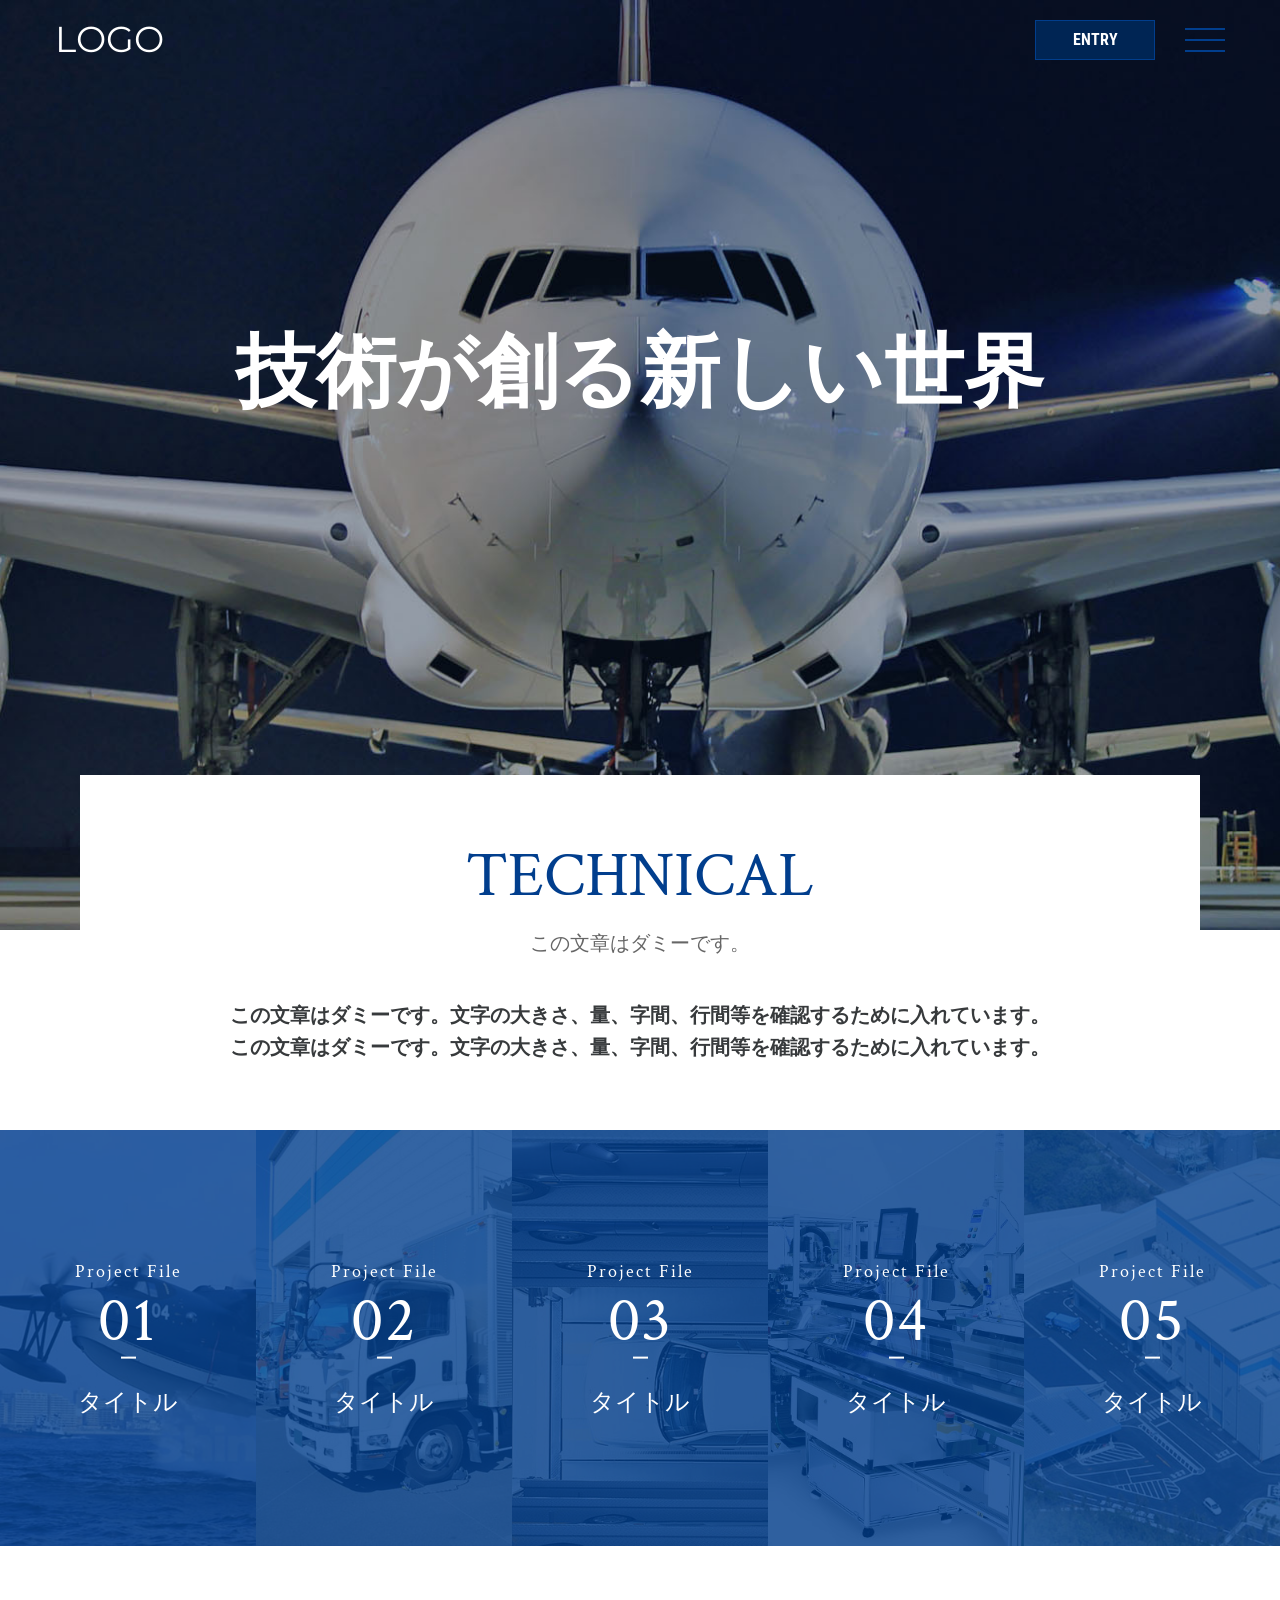
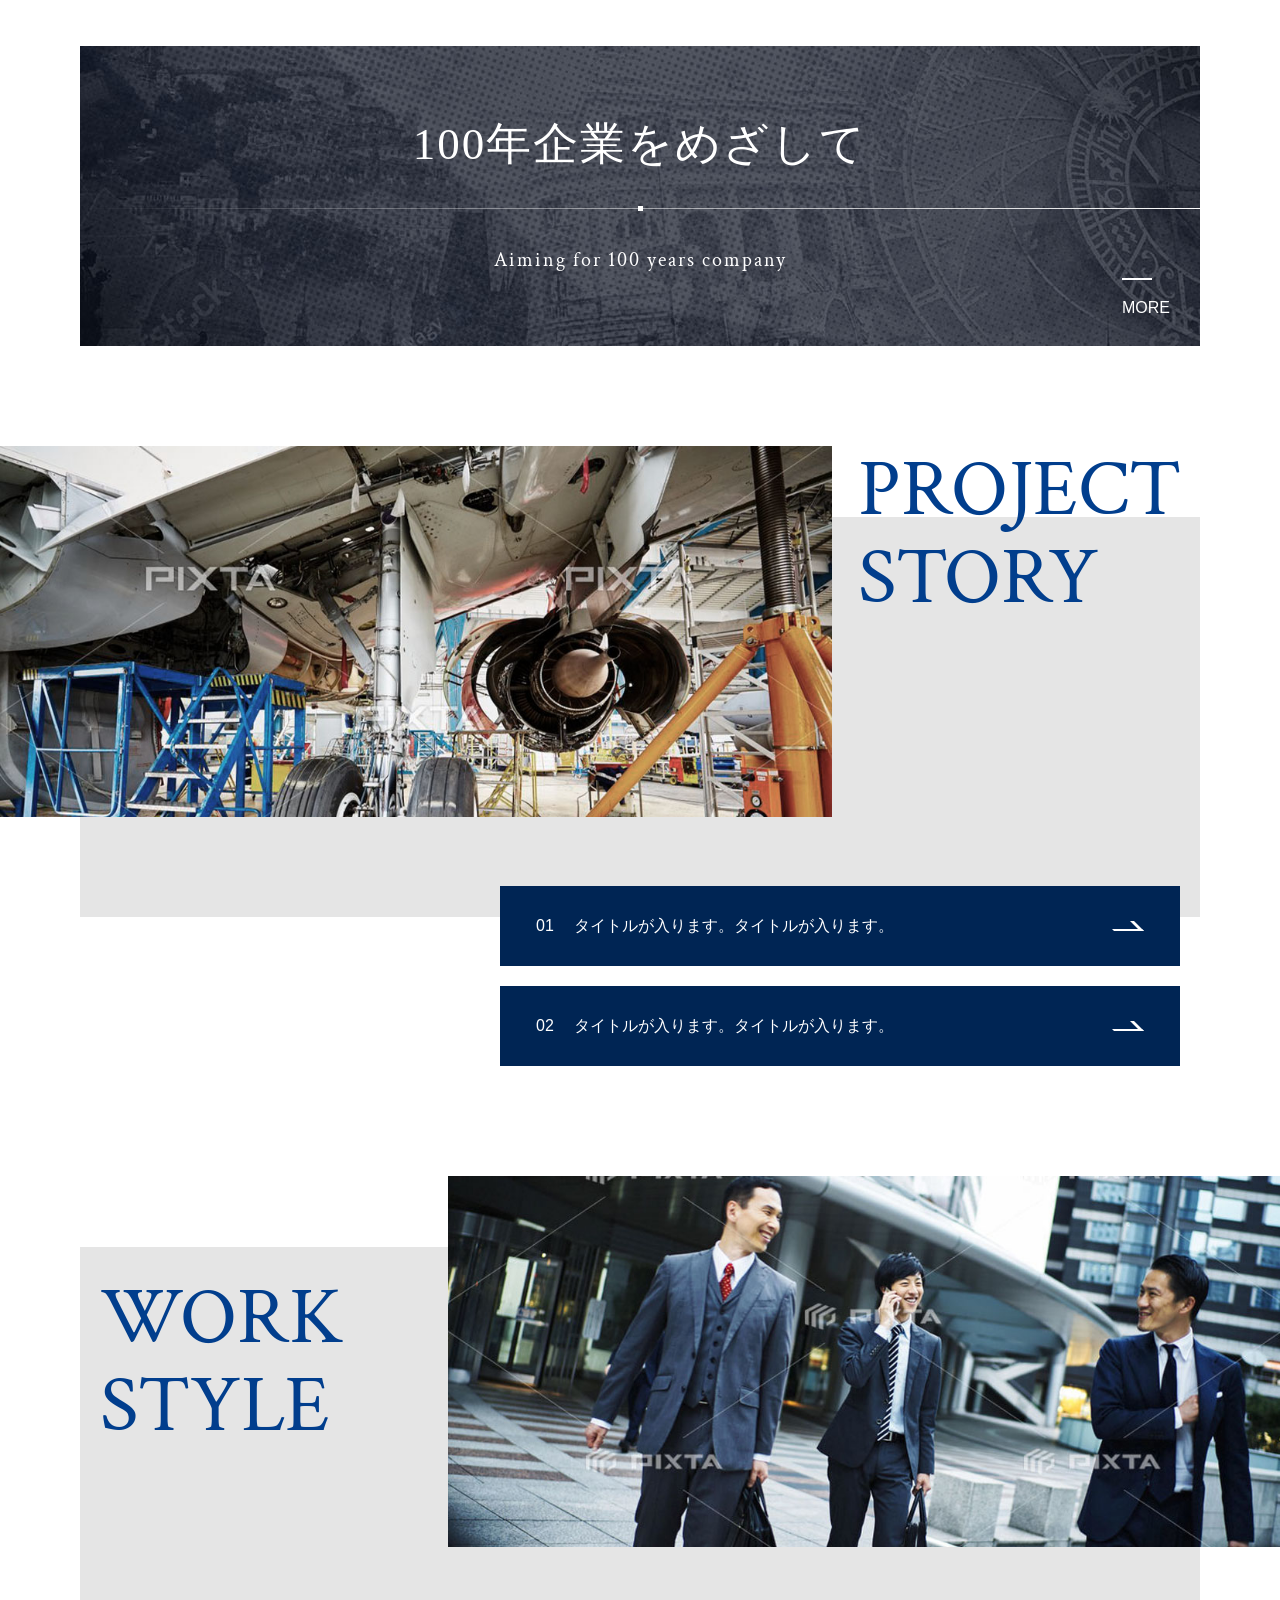
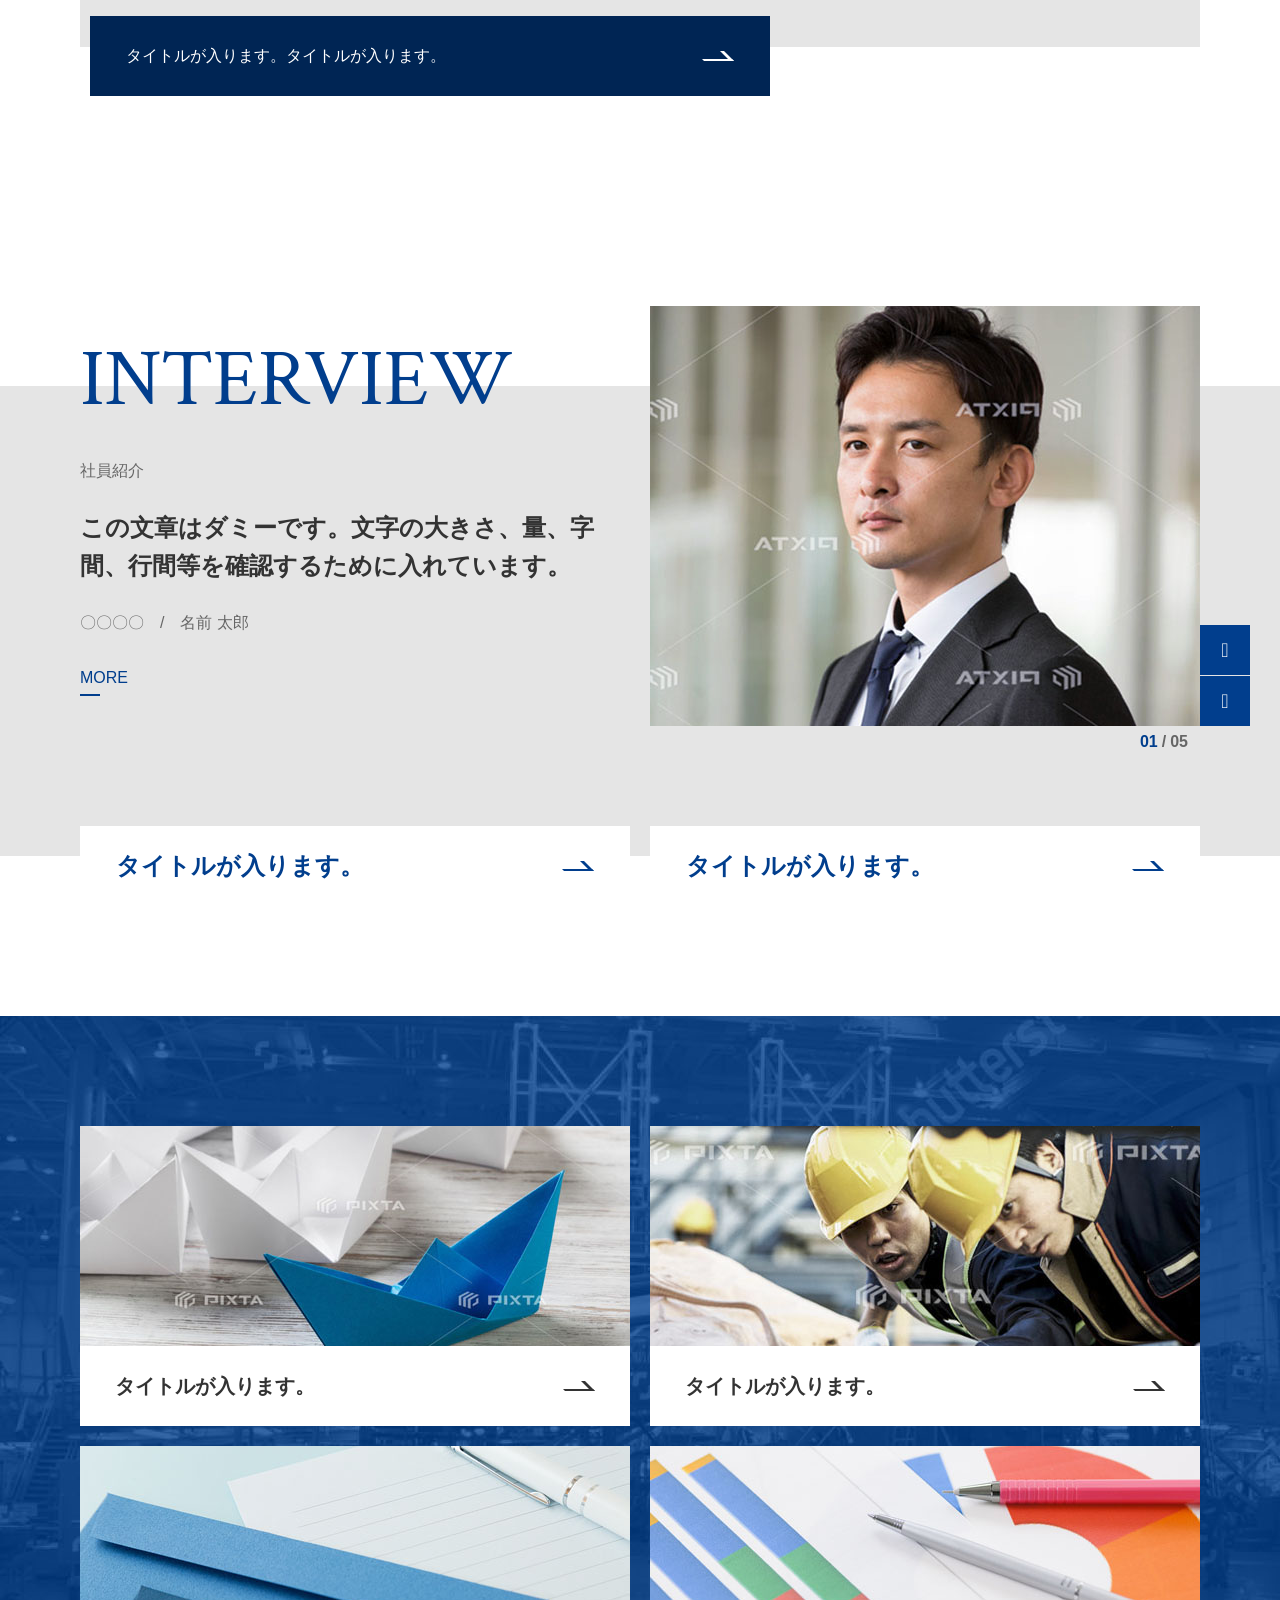
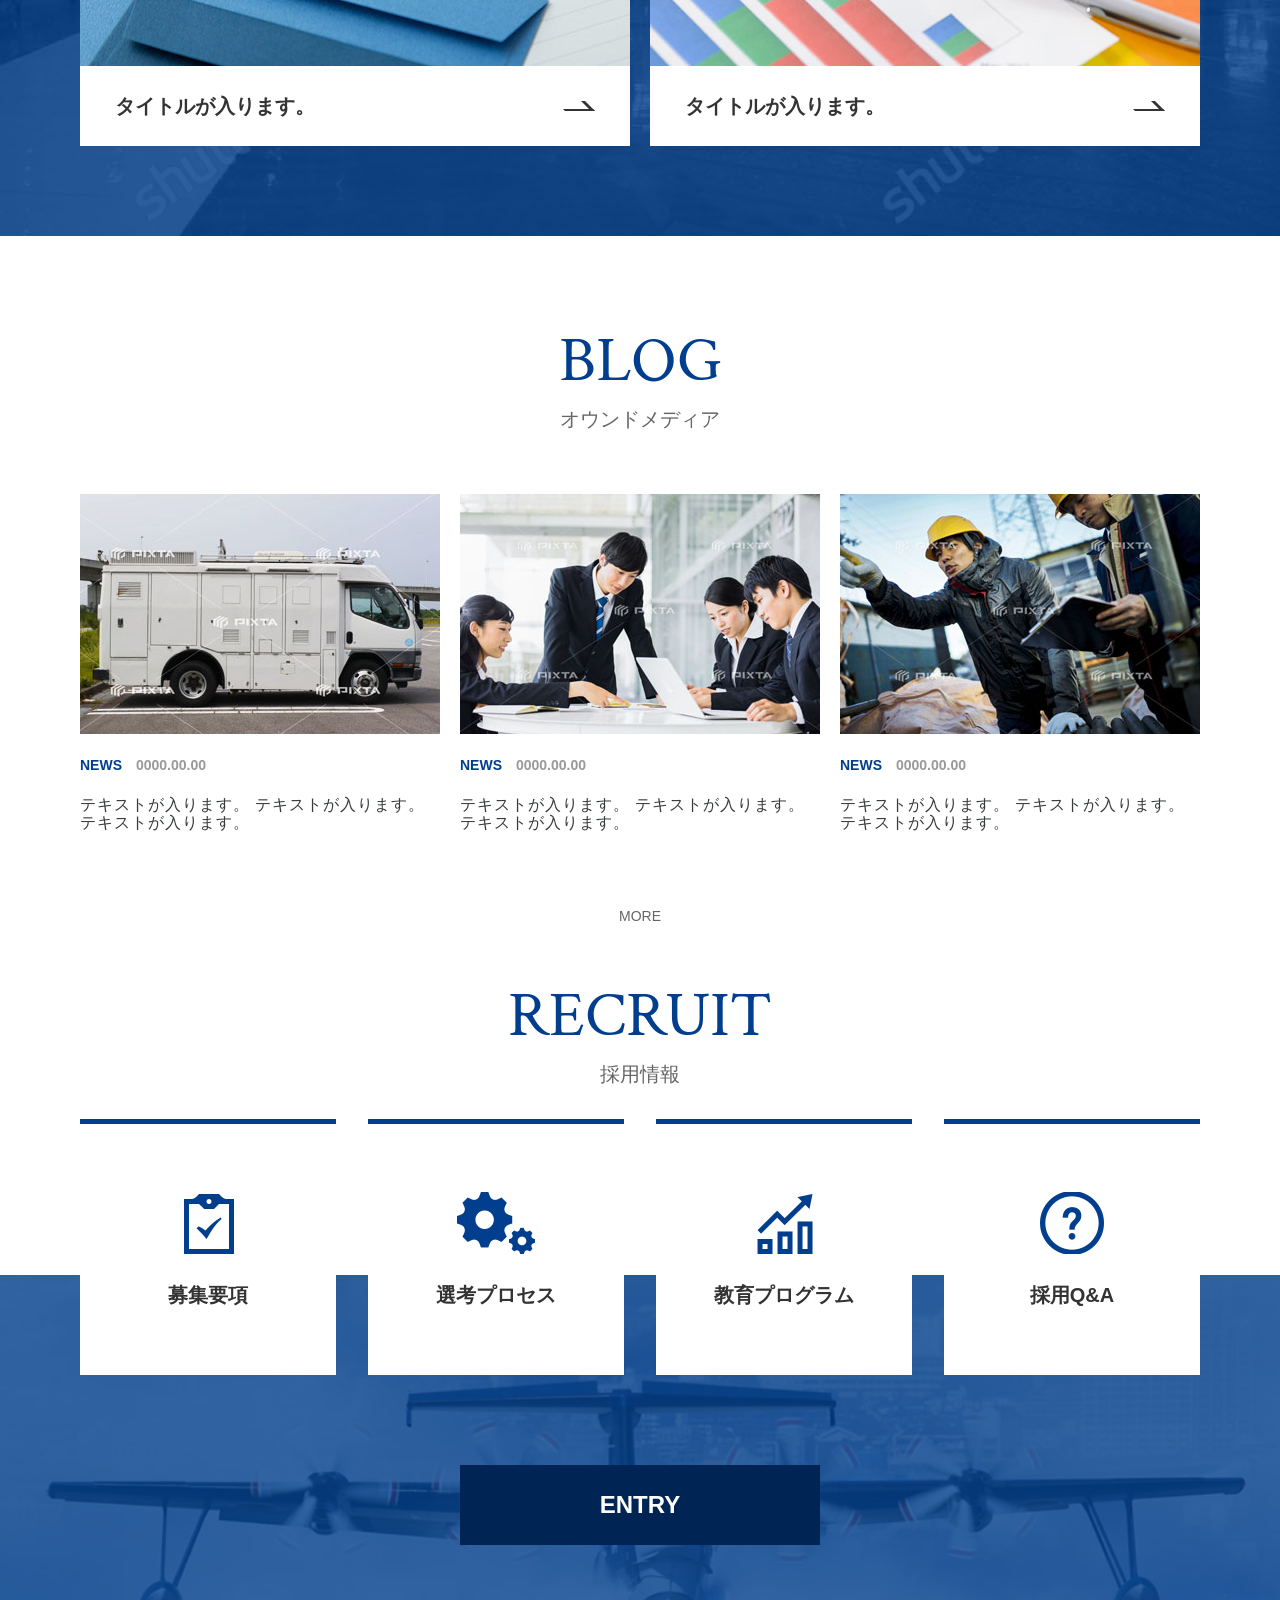
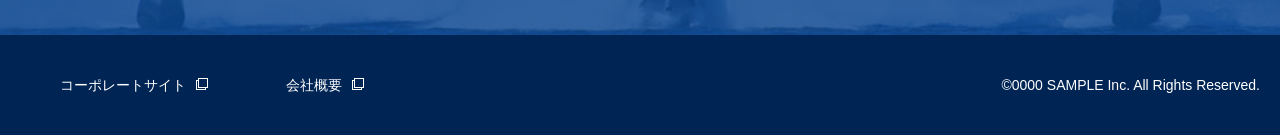
==== commit 981000ba: "2007 1145 update" ====
--- a/index.html
+++ b/index.html
@@ -66,7 +66,7 @@
         <!-- build:technical -->
         <section class="technical">
             <div class="container p-rel">
-                <div class="title">
+                <div class="title animated bounceInUp">
                     <h2>
                         technical
                         <span>
@@ -78,40 +78,40 @@
                 </div>
             </div>
             <div class="project">
-                <div class="project-item">
-                    <div class="l-mask p-rel"><img src="images/img_tech_01.jpg"></div>
+                <div class="project-item animated fadeInLeft">
+                    <div class="l-mask p-rel"><img src="images/img_tech_01.jpg" alt="technical bg"></div>
                     <div class="w-abs">
                         <span>Project File</span>
                         <span>01</span>
                         <h3>タイトル</h3>
                     </div>
                 </div>
-                <div class="project-item">
-                    <div class="l-mask p-rel"><img src="images/img_tech_02.jpg"></div>
+                <div class="project-item animated fadeInLeft" data-wow-delay=".2s">
+                    <div class="l-mask p-rel"><img src="images/img_tech_02.jpg" alt="technical bg"></div>
                     <div class="w-abs">
                         <span>Project File</span>
                         <span>02</span>
                         <h3>タイトル</h3>
                     </div>
                 </div>
-                <div class="project-item">
-                    <div class="l-mask p-rel"><img src="images/img_tech_03.jpg"></div>
+                <div class="project-item animated fadeInLeft" data-wow-delay=".4s">
+                    <div class="l-mask p-rel"><img src="images/img_tech_03.jpg" alt="technical bg"></div>
                     <div class="w-abs">
                         <span>Project File</span>
                         <span>03</span>
                         <h3>タイトル</h3>
                     </div>
                 </div>
-                <div class="project-item">
-                    <div class="l-mask p-rel"><img src="images/img_tech_04.jpg"></div>
+                <div class="project-item animated fadeInLeft" data-wow-delay=".6s">
+                    <div class="l-mask p-rel"><img src="images/img_tech_04.jpg" alt="technical bg"></div>
                     <div class="w-abs">
                         <span>Project File</span>
                         <span>04</span>
                         <h3>タイトル</h3>
                     </div>
                 </div>
-                <div class="project-item">
-                    <div class="l-mask p-rel"><img src="images/img_tech_05.jpg"></div>
+                <div class="project-item animated fadeInLeft" data-wow-delay="18s">
+                    <div class="l-mask p-rel"><img src="images/img_tech_05.jpg" alt="technical bg"></div>
                     <div class="w-abs">
                         <span>Project File</span>
                         <span>05</span>
@@ -123,10 +123,14 @@
         <!-- build:year-100 -->
         <section class="year-100">
             <div class="container p-rel">
-                <img src="images/img_year.jpg">
-                <span>100年企業をめざして</span>
-                <span>Aiming for 100 years company</span>
-                <a href="#link">more</a>
+            	<!-- <img src="images/img_year.jpg"> -->
+            	<div>
+	                <span>100年企業をめざして</span>
+	                <hr class="p-rel" />
+	                <span>Aiming for 100 years company</span>
+            	</div>
+                
+                <button href="#link">more</button>
             </div>
         </section>
         <!-- build:project-story-->
@@ -173,8 +177,11 @@
                     </div>
                     <div class="w-flex-middle w-l">
                         <div class="interview-slide">
-                            <img src="images/img_interview_03.jpg" alt="">
-                            <img src="images/img_interview_03.jpg" alt="">
+                            <img src="images/img_interview_03.jpg" alt="interview bg">
+                            <img src="images/img_interview_03.jpg" alt="interview bg">
+                            <img src="images/img_interview_03.jpg" alt="interview bg">
+                            <img src="images/img_interview_03.jpg" alt="interview bg">
+                            <img src="images/img_interview_03.jpg" alt="interview bg">
                         </div>
                         <a href="" class="rect-more-info">
                             タイトルが入ります。
@@ -188,26 +195,29 @@
         <section class="special">
             <div class="container">
                 <div class="w-flex">
-                    <div class="w-flex-middle">
-                        <img src="images/img_special_content_01.jpg">
-                        <a href="" class="rect-more-info">
-                            タイトルが入ります。
-                        </a>
-                    </div>
-                    <div class="w-flex-middle">
-                        <img src="images/img_special_content_02.jpg">
-                        <a href="" class="rect-more-info">
-                            タイトルが入ります。
-                        </a>
-                    </div>
-                    <div class="w-flex-middle">
-                        <img src="images/img_special_content_03.jpg">
-                        <a href="" class="rect-more-info">
-                            タイトルが入ります。
-                        </a>
-                    </div>
-                    <div class="w-flex-middle">
-                        <img src="images/img_special_content_04.jpg">
+                    <div class="w-flex-middle wow animated bounceInUp">
+                        <img src="images/img_special_content_01.jpg" alt="special bg">
+                        <a href="" class="rect-more-info">
+                            タイトルが入ります。
+                        </a>
+                    </div>
+                    <div class="w-flex-middle wow animated bounceInUp" data-wow-delay=".2s">
+                        <img src="images/img_special_content_02.jpg" alt="special bg">
+                        <a href="" class="rect-more-info">
+                            タイトルが入ります。
+                        </a>
+                        <a href="#link" class="special-play">
+                        	<i class="fa fa-play-circle" aria-hidden="true"></i>
+                        </a>
+                    </div>
+                    <div class="w-flex-middle wow animated bounceInUp" data-wow-delay=".4s">
+                        <img src="images/img_special_content_03.jpg" alt="special bg">
+                        <a href="" class="rect-more-info">
+                            タイトルが入ります。
+                        </a>
+                    </div>
+                    <div class="w-flex-middle wow animated bounceInUp" data-wow-delay=".6s">
+                        <img src="images/img_special_content_04.jpg" alt="special bg">
                         <a href="" class="rect-more-info">
                             タイトルが入ります。
                         </a>
@@ -298,9 +308,10 @@
             <span class="cpy-right">©0000 SAMPLE Inc. All Rights Reserved.</span>
         </div>
     </footer>
-    <a href="#main-page" class="to-top-button"><i class="fa fa-angle-up" aria-hidden="true"></i></a>
+    <a href="#main-page" class="to-top-button animated bounceInUp"><i class="fa fa-angle-up" aria-hidden="true"></i></a>
     <script src="assets/js/jquery-2.2.4.min.js"></script>
     <script src="assets/js/fontawesome.min.js"></script>
+    <script src="js/wow.min.js"></script>
     <script src="js/slick.js"></script>
     <script src="js/common.js"></script>
     <!-- build:addJs -->
--- a/css/common.css
+++ b/css/common.css
@@ -49,7 +49,6 @@
   }
 }
 .header button {
-  background-color: #013e8d;
   border: 0.1rem solid #013e8d;
   color: white;
   font-family: "Roboto Condensed", sans-serif;
@@ -59,7 +58,10 @@
   width: 12rem;
   margin-right: 3rem;
   text-transform: uppercase;
+  position: relative;
+  z-index: 1030;
   transition: all 0.4s ease;
+  overflow: hidden;
 }
 @media screen and (max-width: 768px) {
   .header button {
@@ -69,9 +71,33 @@
     margin-right: 2rem;
   }
 }
+.header button::after,
+.header button::before {
+  content: "";
+  position: absolute;
+  background-color: #002554;
+  width: 100%;
+  height: 100%;
+  left: 0;
+  top: 0;
+  z-index: -1;
+  transition: all 0.3s ease;
+}
+.header button::after {
+  transform: skew(45deg);
+}
 .header button:hover {
+  color: #002554;
+}
+.header button:hover::after {
+  left: 120%;
+}
+.header button:hover::before {
   background-color: white;
-  color: #013e8d;
+}
+
+.header.active {
+  background-color: black;
 }
 
 /* ============
@@ -85,7 +111,10 @@
   top: 0;
   bottom: 0;
   right: 0;
-  background-color: white;
+  background-color: black;
+  overflow-y: auto;
+  height: 100vh;
+  z-index: -1;
 }
 .sub-menu .container {
   width: 100%;
@@ -241,6 +270,7 @@
   width: 100%;
   overflow: hidden;
   position: relative;
+  cursor: pointer;
 }
 .technical .project-item img {
   width: 100%;
@@ -257,9 +287,13 @@
   position: absolute;
   top: 0;
   left: 0;
+  right: 0;
+  bottom: 0;
   width: 100%;
   height: 100%;
+  margin: auto;
   background-color: rgba(1, 62, 141, 0.8);
+  transition: all 0.3s ease;
 }
 .technical .project-item .w-abs {
   position: absolute;
@@ -298,6 +332,10 @@
   color: white;
   font-size: 2.4rem;
 }
+.technical .project-item:hover .l-mask::after {
+  width: 60%;
+  height: 50%;
+}
 
 /* ============
         year-100
@@ -313,89 +351,125 @@
 .year-100 .p-rel {
   text-align: center;
 }
-.year-100 .p-rel img {
-  width: 100%;
-}
-.year-100 .p-rel span {
-  width: 100%;
-  color: white;
-  display: block;
-  position: absolute;
-  text-align: center;
-  letter-spacing: 0.2rem;
-}
-@media screen and (max-width: 768px) {
-  .year-100 .p-rel span {
-    position: relative;
-    transform: translateY(0);
-    color: #333333;
-    margin-top: 2rem;
-  }
-}
-.year-100 .p-rel span:nth-of-type(1) {
-  top: 35%;
-  transform: translateY(-35%);
-  font-size: 4.5rem;
-  font-family: A1MinChoStd;
-}
-@media screen and (max-width: 768px) {
-  .year-100 .p-rel span:nth-of-type(1) {
-    transform: translateY(0);
-    font-size: 2.5rem;
-  }
-}
-.year-100 .p-rel span:nth-of-type(2) {
-  bottom: 25%;
-  transform: translateY(-25%);
-  font-size: 2rem;
-  font-family: "Crimson Text", serif;
-}
-@media screen and (max-width: 768px) {
-  .year-100 .p-rel span:nth-of-type(2) {
-    transform: translateY(0);
-    font-size: 1.4rem;
-  }
-}
-.year-100 .p-rel a {
-  text-decoration: none;
+.year-100 .p-rel button {
+  border: none;
+  outline: none;
+  background-color: transparent;
   color: white;
   text-transform: uppercase;
   font-size: 1.6rem;
   position: absolute;
-  bottom: 4rem;
-  right: 4rem;
-}
-@media screen and (max-width: 768px) {
-  .year-100 .p-rel a {
-    position: relative;
-    border-bottom: 0.2rem solid #013e8d;
-    bottom: 0;
-    right: 0;
-    left: 0;
+  bottom: 2rem;
+  right: 2rem;
+  padding: 1rem;
+}
+@media screen and (max-width: 768px) {
+  .year-100 .p-rel button {
+    bottom: 1rem;
     display: block;
     padding-bottom: 0.6rem;
     margin-top: 4rem;
-    color: #666666;
-  }
-}
-.year-100 .p-rel a:after {
+  }
+}
+.year-100 .p-rel button:after {
+  content: "";
   position: absolute;
   width: 3rem;
   height: 0.2rem;
+  border-bottom: 0.2rem solid white;
+  top: -1.2rem;
+  left: 1rem;
+  transition: all 0.3s ease;
+}
+@media screen and (max-width: 768px) {
+  .year-100 .p-rel button:after {
+    top: -1rem;
+  }
+}
+.year-100 .p-rel button:hover::after {
+  width: 100%;
+  height: 1rem;
+  background-color: transparent;
+  border-bottom: 0.2rem solid white;
+  border-right: 0.4rem solid white;
+  transform: skew(45deg);
+  left: 0;
+  margin-right: 4rem;
+}
+.year-100 .p-rel > div {
+  display: flex;
+  min-height: 30rem;
+  justify-content: space-between;
+  align-items: center;
+  flex-wrap: wrap;
+  padding: 6rem 0;
+  background-image: url(../images/img_year.jpg);
+  height: 100%;
+  max-height: 30rem;
+  background-position: center;
+  background-repeat: no-repeat;
+  background-size: cover;
+  position: relative;
+}
+.year-100 .p-rel > div span {
+  width: 100%;
+  color: white;
+  display: block;
+  text-align: center;
+  letter-spacing: 0.2rem;
+}
+@media screen and (max-width: 768px) {
+  .year-100 .p-rel > div span {
+    position: relative;
+    transform: translateY(0);
+    margin-top: 2rem;
+  }
+}
+.year-100 .p-rel > div span:nth-of-type(1) {
+  font-size: 4.5rem;
+  font-family: A1MinChoStd;
+}
+@media screen and (max-width: 768px) {
+  .year-100 .p-rel > div span:nth-of-type(1) {
+    transform: translateY(0);
+    font-size: 2.5rem;
+  }
+}
+.year-100 .p-rel > div span:nth-of-type(2) {
+  font-size: 2rem;
+  font-family: "Crimson Text", serif;
+}
+@media screen and (max-width: 768px) {
+  .year-100 .p-rel > div span:nth-of-type(2) {
+    transform: translateY(0);
+    font-size: 1.4rem;
+  }
+}
+.year-100 .p-rel > div hr {
+  border: none;
+  height: 0.1rem;
+  width: 100%;
+  background-image: linear-gradient(to left, white, rgba(255, 255, 255, 0));
+  overflow: unset;
+}
+.year-100 .p-rel > div hr::after {
+  content: "";
+  position: absolute;
+  left: 0;
+  right: 0;
+  top: 0;
+  bottom: 0;
+  margin: auto;
+  width: 0.5rem;
+  height: 0.5rem;
   background-color: white;
-  top: -3rem;
-  left: 0;
-}
-@media only screen and (min-width: 769px) {
-  .year-100 .p-rel a:after {
-    content: "";
-  }
 }
 
 /* ============
         project-story
  ============*/
-.project-story, .work-style {
+.project-story,
+.work-style {
   width: 100%;
   min-height: 65rem;
   position: relative;
@@ -403,29 +477,34 @@
   display: block;
 }
 @media screen and (max-width: 1024px) {
-  .project-story, .work-style {
+  .project-story,
+.work-style {
     min-height: 47rem;
     margin-bottom: 4rem;
   }
 }
 @media screen and (max-width: 768px) {
-  .project-story, .work-style {
+  .project-story,
+.work-style {
     min-height: 30rem;
   }
 }
-.project-story .w-box, .work-style .w-box {
-  width: 100%;
-  display: flex;
-  position: relative;
-}
-@media screen and (max-width: 768px) {
-  .project-story .w-box, .work-style .w-box {
+.project-story .w-box,
+.work-style .w-box {
+  width: 100%;
+  display: flex;
+  position: relative;
+}
+@media screen and (max-width: 768px) {
+  .project-story .w-box,
+.work-style .w-box {
     flex-wrap: wrap;
     padding: 0 2rem;
     flex-direction: column-reverse;
   }
 }
-.project-story .w-box .under-bg, .work-style .w-box .under-bg {
+.project-story .w-box .under-bg,
+.work-style .w-box .under-bg {
   max-width: 112rem;
   height: 40rem;
   position: absolute;
@@ -436,35 +515,42 @@
   margin: 0 auto;
 }
 @media screen and (max-width: 768px) {
-  .project-story .w-box .under-bg, .work-style .w-box .under-bg {
+  .project-story .w-box .under-bg,
+.work-style .w-box .under-bg {
     height: 20rem;
   }
 }
-.project-story .w-box-l, .work-style .w-box-l {
+.project-story .w-box-l,
+.work-style .w-box-l {
   width: 100%;
   max-width: 65%;
   max-height: 48rem;
   overflow: hidden;
 }
 @media screen and (max-width: 768px) {
-  .project-story .w-box-l, .work-style .w-box-l {
+  .project-story .w-box-l,
+.work-style .w-box-l {
     max-width: 100%;
   }
 }
-.project-story .w-box-l img, .work-style .w-box-l img {
-  width: 100%;
-}
-.project-story .w-box-r, .work-style .w-box-r {
+.project-story .w-box-l img,
+.work-style .w-box-l img {
+  width: 100%;
+}
+.project-story .w-box-r,
+.work-style .w-box-r {
   width: 100%;
   max-width: 35%;
   display: flex;
 }
 @media screen and (max-width: 768px) {
-  .project-story .w-box-r, .work-style .w-box-r {
+  .project-story .w-box-r,
+.work-style .w-box-r {
     max-width: 100%;
   }
 }
-.project-story .w-box-r h2, .work-style .w-box-r h2 {
+.project-story .w-box-r h2,
+.work-style .w-box-r h2 {
   font-family: "Crimson Text", serif;
   font-size: 8rem;
   color: #013e8d;
@@ -472,17 +558,20 @@
   margin: auto 0;
 }
 @media screen and (max-width: 1024px) {
-  .project-story .w-box-r h2, .work-style .w-box-r h2 {
+  .project-story .w-box-r h2,
+.work-style .w-box-r h2 {
     font-size: 6rem;
   }
 }
 @media screen and (max-width: 768px) {
-  .project-story .w-box-r h2, .work-style .w-box-r h2 {
+  .project-story .w-box-r h2,
+.work-style .w-box-r h2 {
     font-size: 3rem;
     margin-bottom: 1rem;
   }
 }
-.project-story .rect-more-info, .work-style .rect-more-info {
+.project-story .rect-more-info,
+.work-style .rect-more-info {
   text-decoration: none;
   position: absolute;
   background-color: #002554;
@@ -491,14 +580,16 @@
   font-size: 1.6rem;
 }
 @media screen and (max-width: 768px) {
-  .project-story .rect-more-info, .work-style .rect-more-info {
+  .project-story .rect-more-info,
+.work-style .rect-more-info {
     width: auto;
     font-size: 1.4rem;
     position: static;
     margin: 1rem 2rem;
   }
 }
-.project-story .rect-more-info::after, .work-style .rect-more-info::after {
+.project-story .rect-more-info::after,
+.work-style .rect-more-info::after {
   border-color: white;
 }
 
@@ -507,11 +598,13 @@
 }
 
 .project-story .w-box-r {
-  padding-left: 4rem;
-  padding-right: 6rem;
+  padding-left: 2%;
+  position: absolute;
+  right: 0;
 }
 @media screen and (max-width: 768px) {
   .project-story .w-box-r {
+    position: unset;
     padding-left: 0;
     padding-right: 0;
   }
@@ -525,6 +618,9 @@
     left: 0;
   }
 }
+.project-story .rect-more-info:hover {
+  background-color: rgba(1, 62, 141, 0.9);
+}
 .project-story .rect-more-info:nth-of-type(1) {
   bottom: 13rem;
 }
@@ -552,7 +648,7 @@
 }
 .work-style .rect-more-info {
   left: 0;
-  margin-left: 10rem;
+  margin-left: 7%;
   bottom: 13rem;
 }
 @media screen and (max-width: 768px) {
@@ -560,6 +656,9 @@
     bottom: 0;
     margin: 1rem 2rem;
   }
+}
+.work-style .rect-more-info:hover {
+  background-color: rgba(1, 62, 141, 0.9);
 }
 
 .under-bg {
@@ -579,6 +678,7 @@
   padding-left: 3.5rem;
   padding-right: 3.5rem;
   position: relative;
+  transition: all 0.3s ease;
 }
 @media screen and (max-width: 1024px) {
   .rect-more-info {
@@ -602,11 +702,21 @@
   transform: skew(45deg);
   right: 0;
   margin-right: 4rem;
+  transition: all 0.3s ease;
 }
 @media screen and (max-width: 768px) {
   .rect-more-info::after {
     width: 2rem;
     height: 0.8rem;
+  }
+}
+
+.rect-more-info:hover::after {
+  margin-right: 2rem;
+}
+@media screen and (max-width: 768px) {
+  .rect-more-info:hover::after {
+    margin-right: 3rem;
   }
 }
 
@@ -643,7 +753,8 @@
     min-height: 1rem;
   }
 }
-.interview .w-flex .w-flex-middle span, .interview .w-flex .w-flex-middle p {
+.interview .w-flex .w-flex-middle span,
+.interview .w-flex .w-flex-middle p {
   display: block;
   width: 100%;
 }
@@ -704,6 +815,8 @@
   color: #013e8d;
   font-size: 2.4rem;
   font-weight: bold;
+  overflow: hidden;
+  border: 0.1rem solid white;
 }
 @media screen and (max-width: 768px) {
   .interview .w-flex .w-flex-middle .rect-more-info {
@@ -714,6 +827,25 @@
 }
 .interview .w-flex .w-flex-middle .rect-more-info::after {
   border-color: #013e8d;
+}
+.interview .w-flex .w-flex-middle .rect-more-info::before {
+  content: "";
+  width: 100%;
+  height: 100%;
+  left: 0;
+  position: absolute;
+  transform: skew(45deg) translateX(-100rem);
+  background-color: #013e8d;
+  transition: all 0.5s ease;
+}
+.interview .w-flex .w-flex-middle .rect-more-info:hover {
+  border-color: #013e8d;
+}
+.interview .w-flex .w-flex-middle .rect-more-info:hover::after {
+  border-color: white;
+}
+.interview .w-flex .w-flex-middle .rect-more-info:hover::before {
+  transform: skew(45deg) translateX(70%);
 }
 .interview .w-flex .w-flex-middle .interview-slide {
   width: 100%;
@@ -738,12 +870,16 @@
   position: relative;
   font-size: 2rem;
   position: absolute;
-  right: 0;
+  left: 100%;
   bottom: 0;
   z-index: 1;
 }
-.interview .w-flex .w-flex-middle .interview-slide .slick-next {
-  transform: translateX(100%);
+@media only screen and (max-width: 1240px) {
+  .interview .w-flex .w-flex-middle .interview-slide .slick-arrow {
+    left: unset;
+    right: 0;
+    bottom: 2rem;
+  }
 }
 @media screen and (max-width: 1024px) {
   .interview .w-flex .w-flex-middle .interview-slide .slick-next {
@@ -752,7 +888,7 @@
 }
 .interview .w-flex .w-flex-middle .interview-slide .slick-prev {
   margin-bottom: 0.1rem;
-  transform: translate(100%, -100%);
+  transform: translateY(-100%);
 }
 @media screen and (max-width: 1024px) {
   .interview .w-flex .w-flex-middle .interview-slide .slick-prev {
@@ -767,6 +903,26 @@
   content: "";
   font-family: fontAwesome;
 }
+.interview .w-flex .w-flex-middle .interview-slide .slider-count {
+  position: absolute;
+  display: inline-flex;
+  right: 1rem;
+  transform: translateY(50%);
+}
+@media screen and (max-width: 768px) {
+  .interview .w-flex .w-flex-middle .interview-slide .slider-count {
+    bottom: 0;
+    transform: translateY(0%);
+  }
+}
+.interview .w-flex .w-flex-middle .interview-slide .slider-count span {
+  margin: 0 0.2rem;
+  font-weight: bold;
+  font-size: 1.6rem;
+}
+.interview .w-flex .w-flex-middle .interview-slide .slider-count span:nth-of-type(1) {
+  color: #013e8d;
+}
 
 .w-flex {
   display: flex;
@@ -784,7 +940,7 @@
   }
 }
 .w-flex .w-flex-middle {
-  width: 100%;
+  width: 50%;
   max-width: 55rem;
 }
 @media screen and (max-width: 1024px) {
@@ -795,6 +951,7 @@
 @media screen and (max-width: 768px) {
   .w-flex .w-flex-middle {
     max-width: 100%;
+    width: 100%;
   }
 }
 
@@ -832,6 +989,8 @@
 .special .w-flex-middle {
   margin-top: 2rem;
   overflow: hidden;
+  cursor: pointer;
+  position: relative;
 }
 @media screen and (max-width: 768px) {
   .special .w-flex-middle {
@@ -853,6 +1012,39 @@
   color: #333333;
   text-decoration: none;
 }
+.special .w-flex-middle .rect-more-info::before {
+  content: "";
+  width: 100%;
+  height: 100%;
+  left: 0;
+  position: absolute;
+  transform: skew(45deg) translateX(-100rem);
+  background-color: #013e8d;
+  transition: all 0.5s ease;
+}
+.special .w-flex-middle:hover .rect-more-info::after {
+  color: white;
+}
+.special .w-flex-middle:hover .rect-more-info::before {
+  transform: skew(45deg) translateX(70%);
+}
+.special .w-flex-middle:hover .special-play i {
+  color: rgba(1, 62, 141, 0.8);
+}
+.special-play {
+  position: absolute;
+  top: 40%;
+  left: 50%;
+  width: 8rem;
+  height: 8rem;
+  font-size: 8rem;
+  margin: auto;
+  transform: translate(-50%, -50%);
+  transition: all 0.5s ease;
+}
+.special-play i {
+  color: rgba(255, 255, 255, 0.6);
+}
 
 /* ============
         blog
@@ -870,6 +1062,7 @@
 @media screen and (max-width: 1024px) {
   .blog-box {
     padding: 2rem;
+    flex-wrap: wrap;
   }
 }
 @media screen and (max-width: 768px) {
@@ -884,7 +1077,7 @@
 }
 @media screen and (max-width: 768px) {
   .blog-item {
-    margin: 1rem 0;
+    margin: 1rem auto;
   }
 }
 .blog-item p {
@@ -907,7 +1100,7 @@
   width: 100%;
   max-width: 18rem;
   height: 5rem;
-  border: 0.1rem solid #d3d4d9;
+  border: 0.1 rem solid #666666;
   text-transform: uppercase;
   text-decoration: none !important;
   color: #666666;
@@ -917,6 +1110,37 @@
   display: flex;
   justify-content: space-around;
   align-items: center;
+  position: relative;
+  overflow: hidden;
+  transition: all 0.5s ease;
+}
+.blog--more:hover {
+  color: white;
+}
+.blog--more::after, .blog--more::before {
+  content: "";
+  position: absolute;
+  width: 100%;
+  height: 50%;
+  z-index: -1;
+  background-color: #013e8d;
+  transition: all 0.5s ease;
+}
+.blog--more::after {
+  bottom: 0;
+  left: 0;
+  transform: translateX(200%);
+}
+.blog--more:hover::after {
+  transform: translateX(0%);
+}
+.blog--more::before {
+  top: 0;
+  right: 0;
+  transform: translateX(-200%);
+}
+.blog--more:hover::before {
+  transform: translateX(0%);
 }
 
 .blog--title {
@@ -944,10 +1168,11 @@
   width: 100%;
   display: flex;
   justify-content: space-between;
+  transition: all 0.3s ease;
 }
 @media screen and (max-width: 768px) {
   .recruit-box {
-    display: block;
+    flex-wrap: wrap;
     padding: 2rem;
   }
 }
@@ -961,6 +1186,10 @@
   justify-content: center;
   background-color: white;
   flex-direction: column;
+  overflow: hidden;
+  transition: all 0.3s ease;
+  position: relative;
+  cursor: pointer;
 }
 @media screen and (max-width: 1024px) {
   .recruit-box-i {
@@ -969,8 +1198,7 @@
 }
 @media screen and (max-width: 768px) {
   .recruit-box-i {
-    max-width: 100%;
-    margin: 0;
+    margin: 2rem auto;
   }
 }
 .recruit-box-i h3 {
@@ -979,6 +1207,33 @@
   font-size: 2rem;
   margin-top: 3rem;
 }
+.recruit-box-i:hover {
+  box-shadow: 0 1rem 2rem 0 rgba(0, 0, 0, 0.3);
+  transform: scale(1.1);
+}
+.recruit-box-i::after, .recruit-box-i::before {
+  content: "";
+  position: absolute;
+  width: 100%;
+  height: 50%;
+  left: 0;
+  background-color: #013e8d;
+  transition: all 1s ease;
+}
+.recruit-box-i::after {
+  transform: translateX(200%) skew(45deg);
+  top: 50%;
+}
+.recruit-box-i::before {
+  top: 0;
+  transform: translateX(-200%) skew(45deg);
+}
+.recruit-box-i:hover::after {
+  transform: translateX(-150%) skew(45deg);
+}
+.recruit-box-i:hover::before {
+  transform: translateX(150%) skew(45deg);
+}
 
 /* ============
         footer
@@ -1065,7 +1320,6 @@
 
 .entry-button {
   text-decoration: none !important;
-  background-color: #002554;
   width: 100%;
   max-width: 36rem;
   height: 8rem;
@@ -1078,11 +1332,43 @@
   font-weight: bold;
   text-transform: uppercase;
   margin: 9rem auto;
+  position: relative;
+  transition: all 0.5s ease;
+  overflow: hidden;
 }
 @media screen and (max-width: 768px) {
   .entry-button {
     width: calc(100% - 40px);
   }
+}
+
+.entry-button::after,
+.entry-button::before {
+  content: "";
+  position: absolute;
+  background-color: #002554;
+  width: 100%;
+  height: 100%;
+  left: 0;
+  top: 0;
+  z-index: -1;
+  transition: all 0.3s ease;
+}
+
+.entry-button::after {
+  transform: skew(45deg);
+}
+
+.entry-button:hover {
+  color: #002554;
+}
+
+.entry-button:hover::after {
+  left: 120%;
+}
+
+.entry-button:hover::before {
+  background-color: white;
 }
 
 /* ============
@@ -1096,7 +1382,7 @@
   height: 5rem;
   border-bottom: 0.4rem solid #013e8d;
   background-color: #013e8d;
-  display: flex;
+  display: none;
   justify-content: space-around;
   align-items: center;
   text-decoration: none !important;
@@ -1108,6 +1394,10 @@
   color: white;
 }
 
+.to-top-button.active {
+  display: flex;
+}
+
 .to-top-button:hover {
   background-color: white;
 }
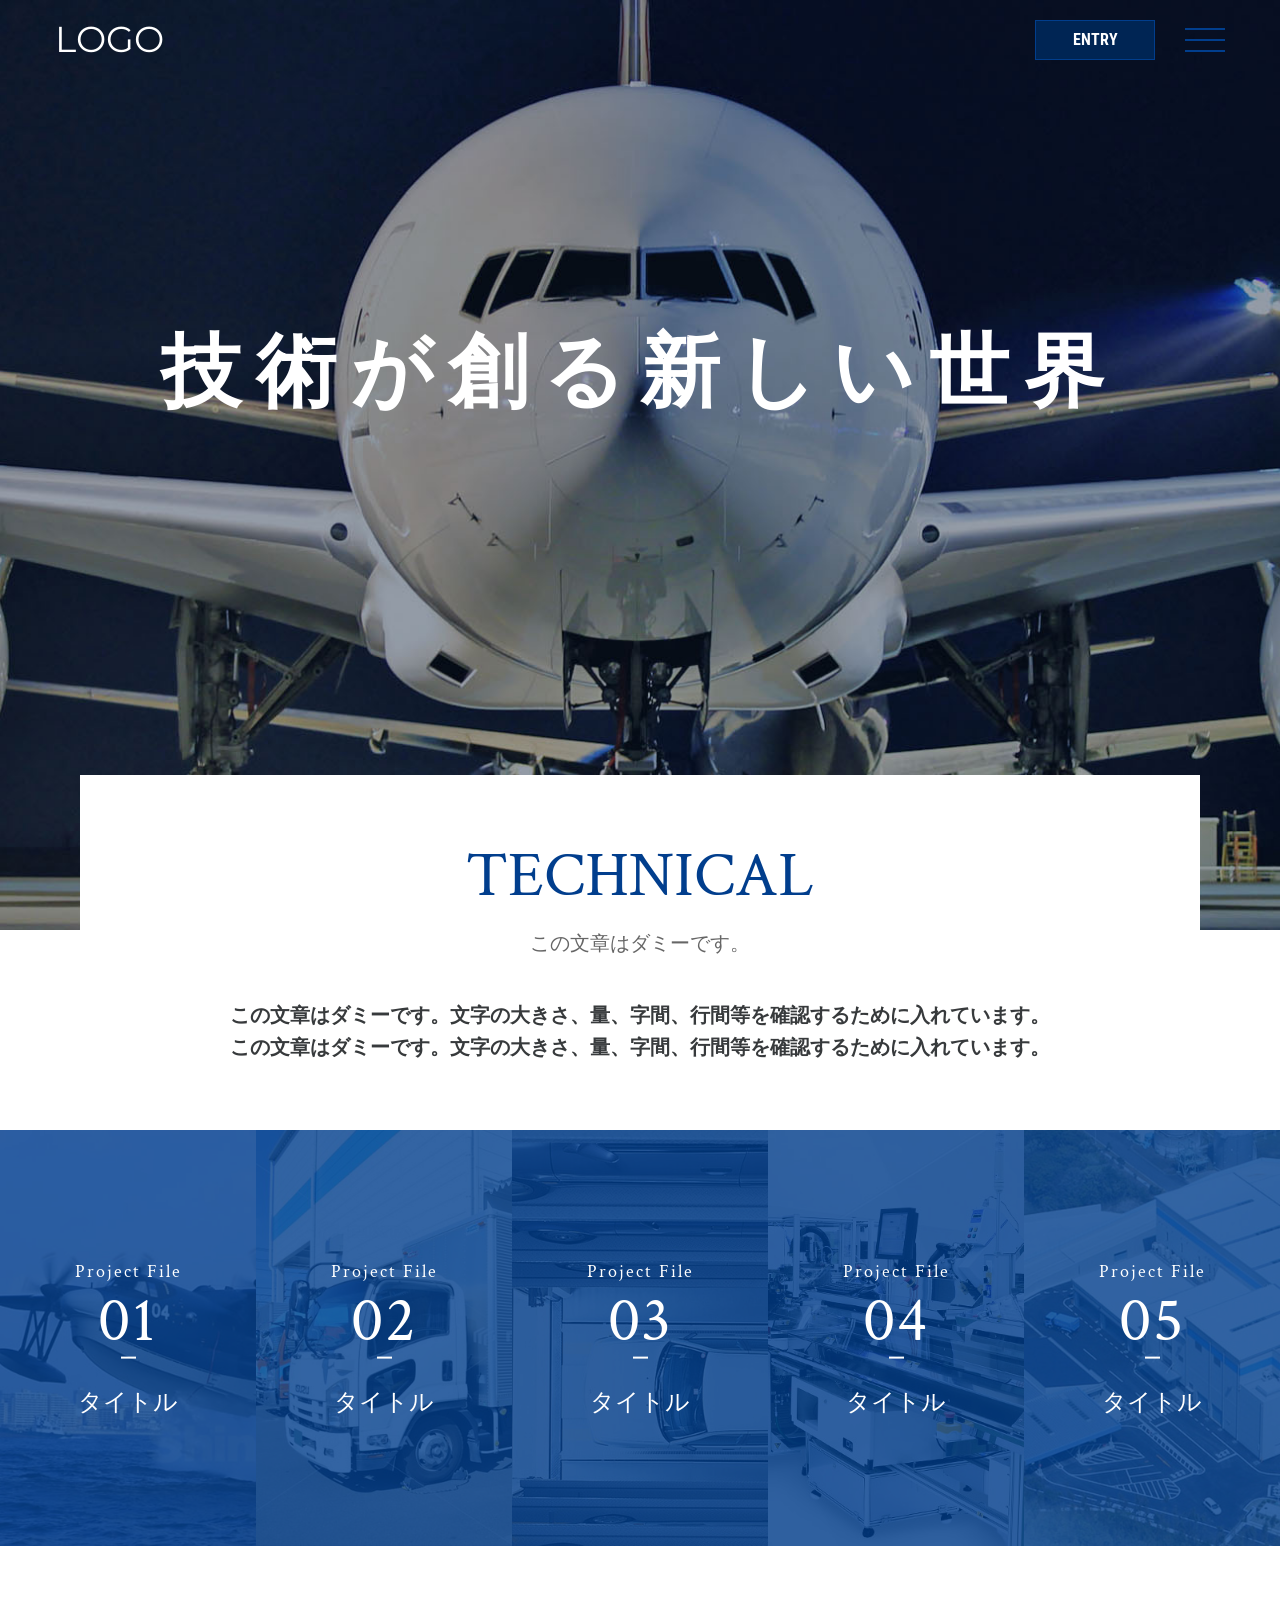
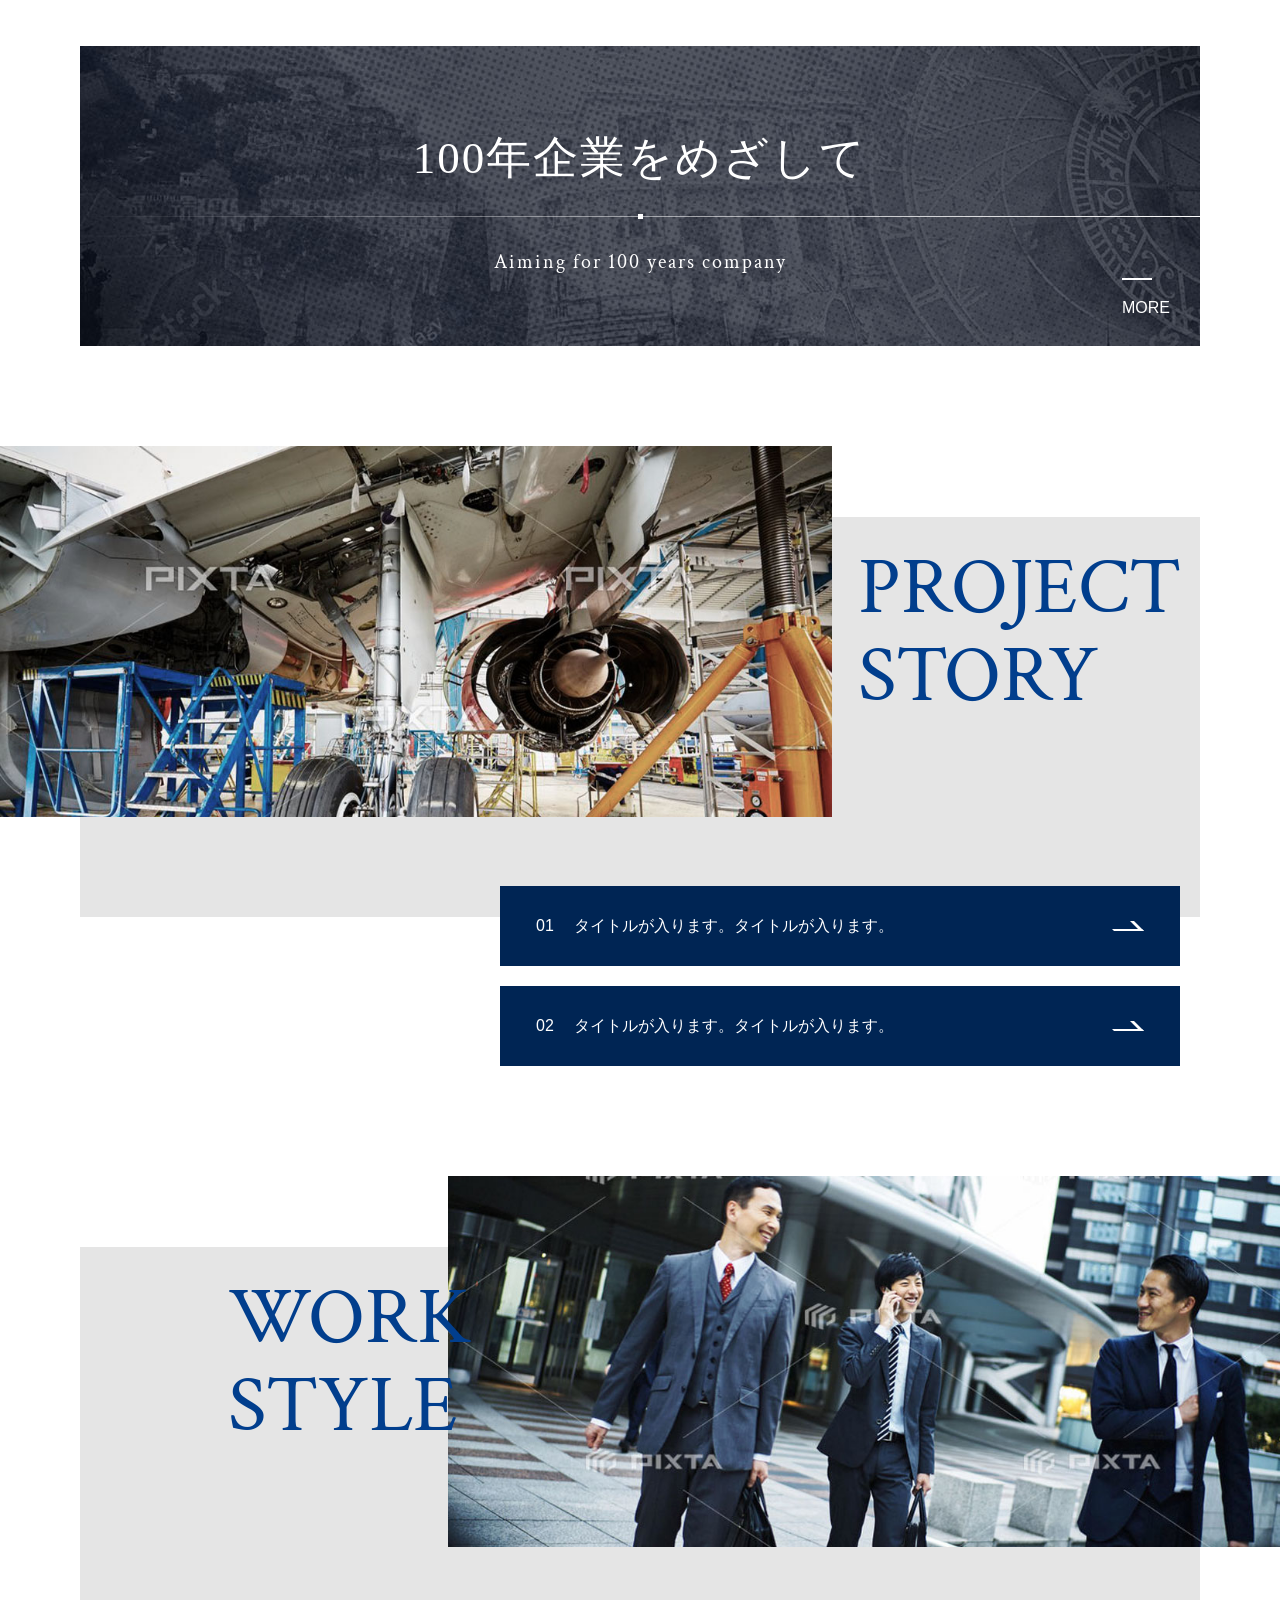
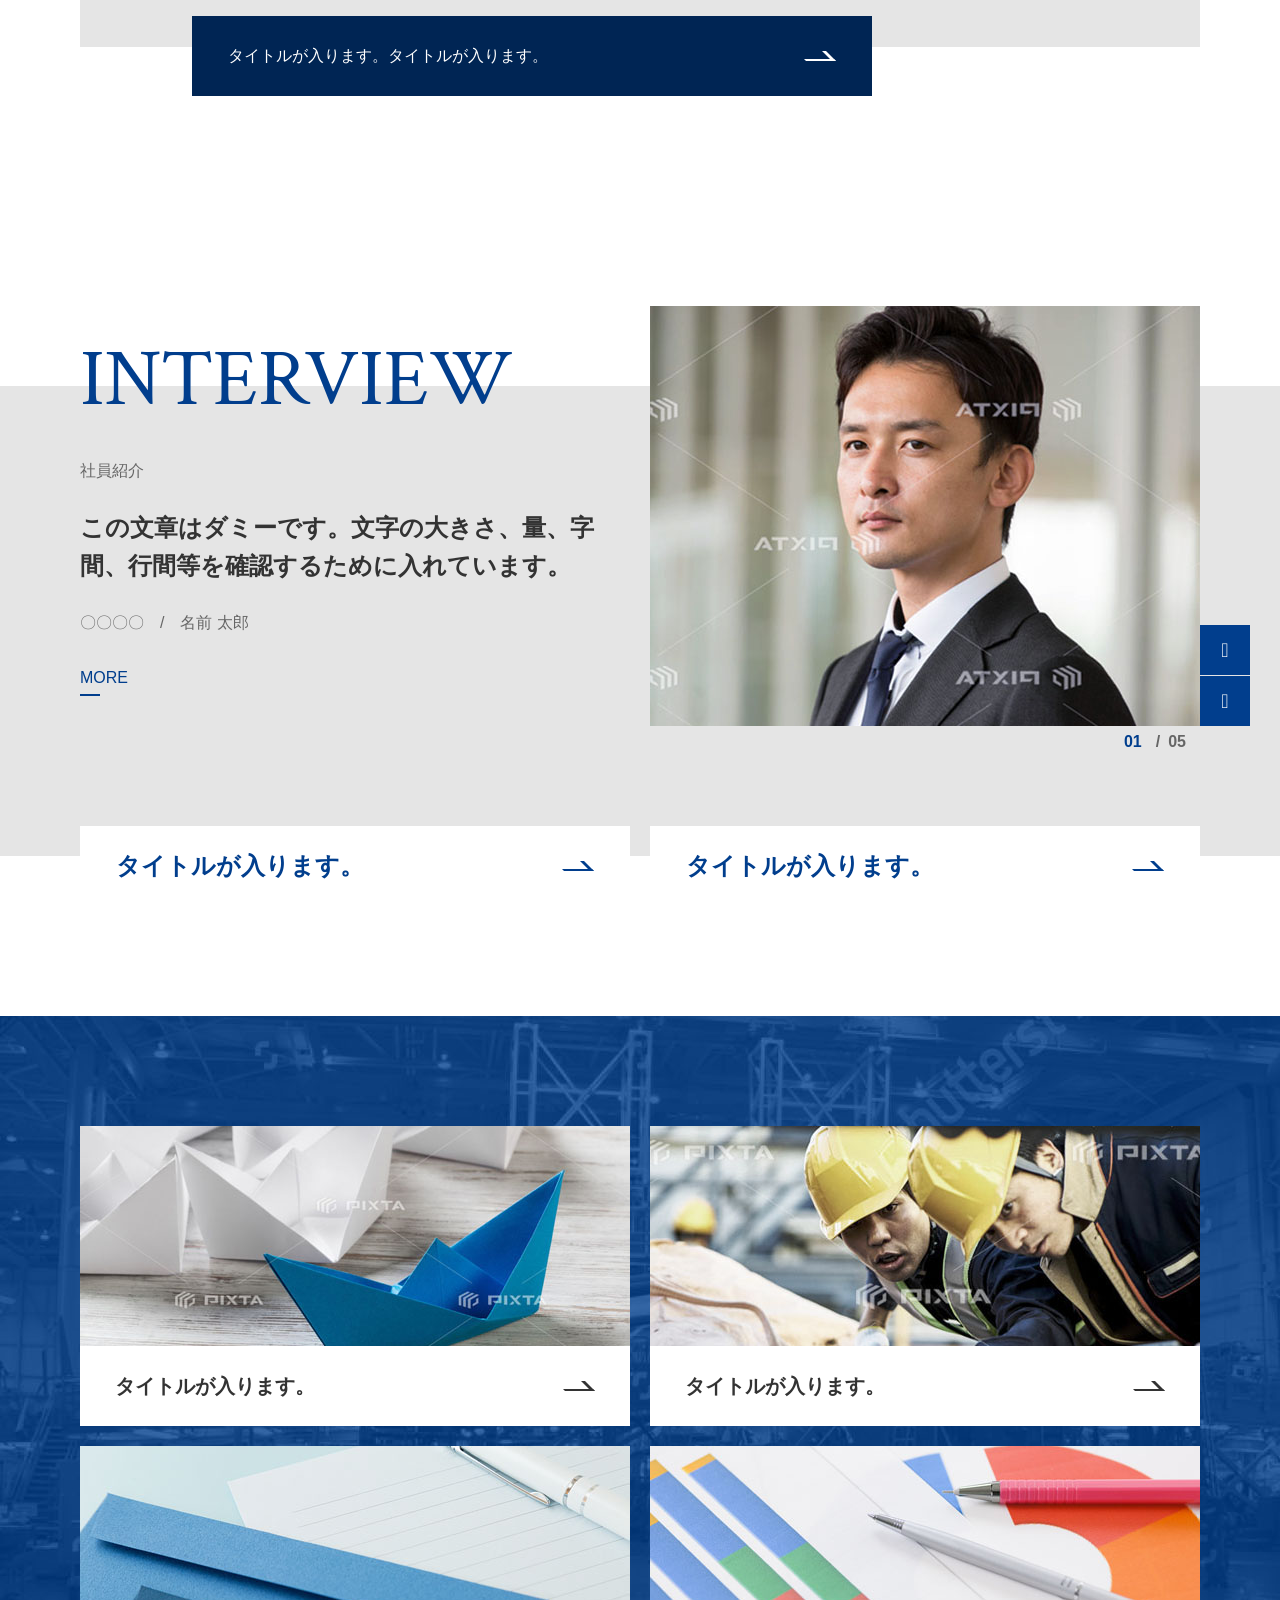
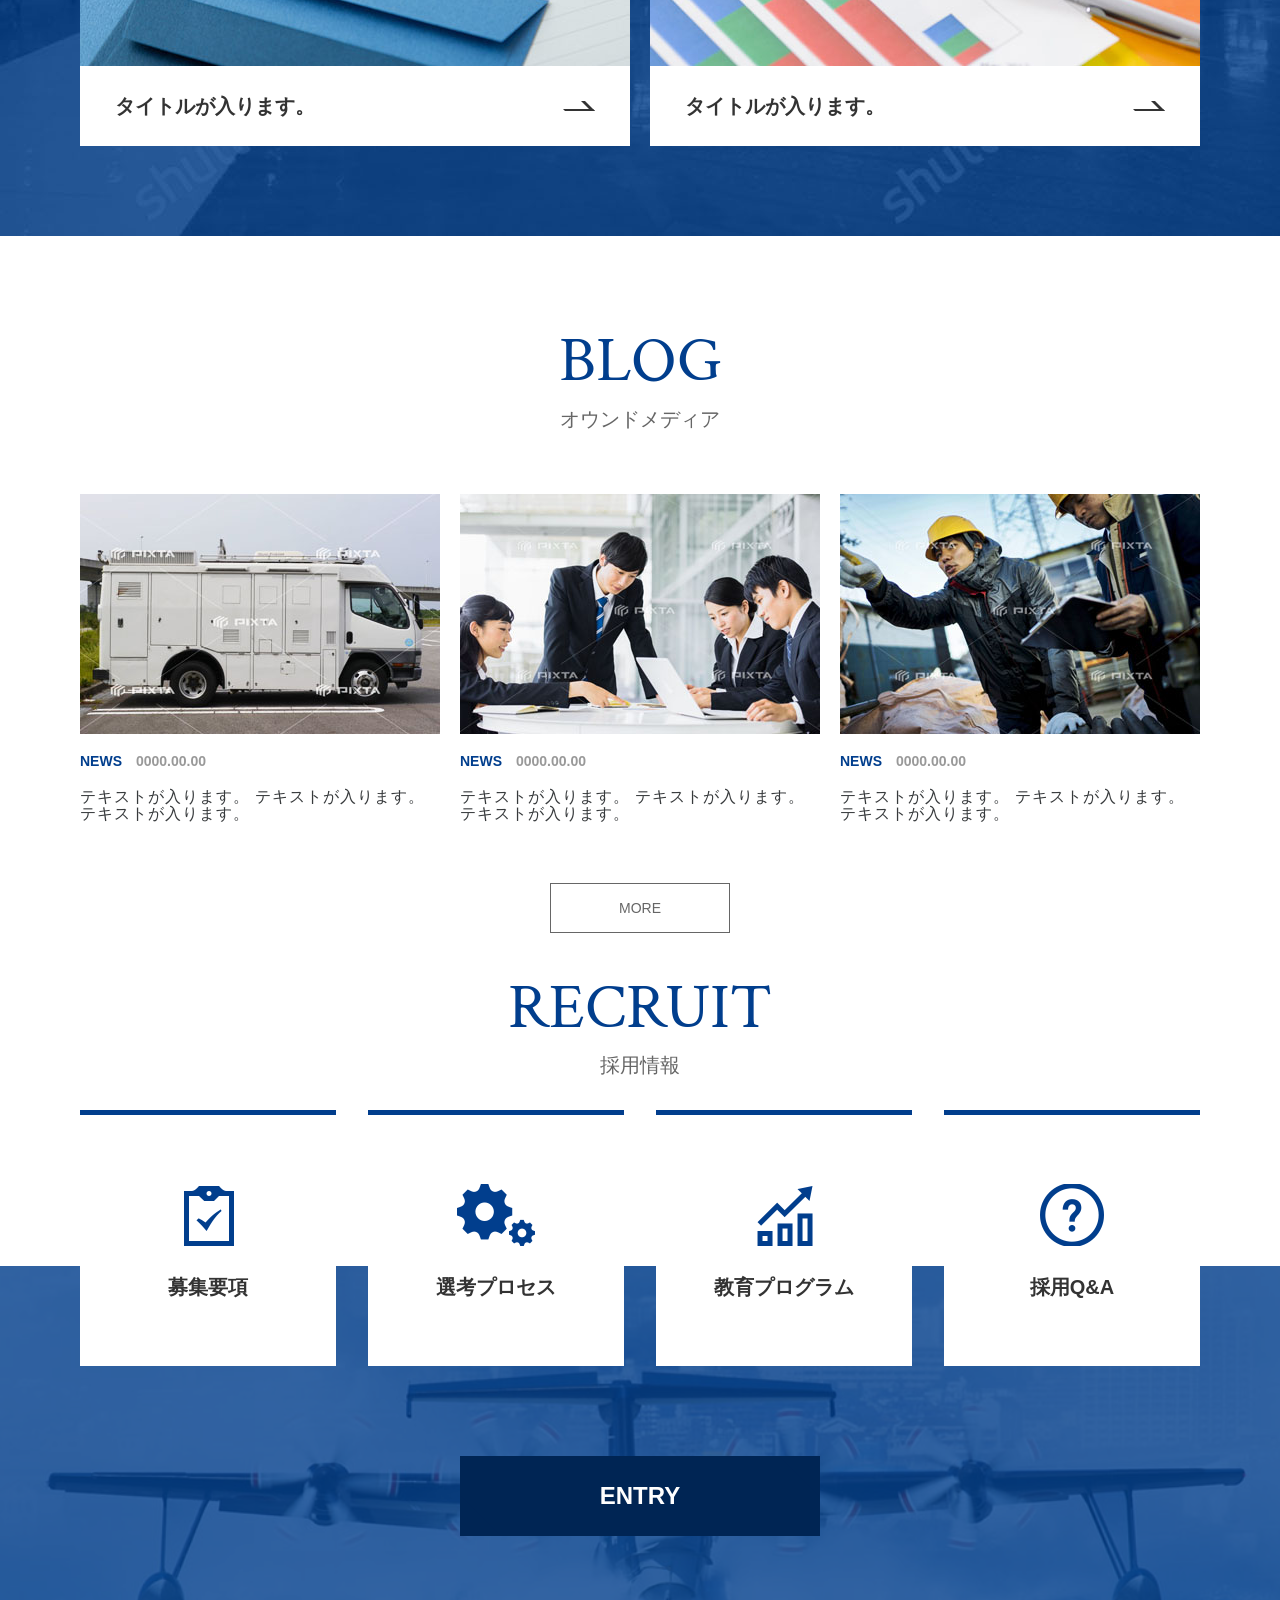
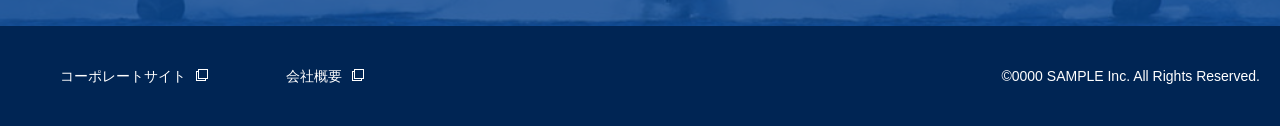
==== commit 4fb98652: "2007 228 update" ====
--- a/index.html
+++ b/index.html
@@ -20,11 +20,14 @@
     <link href="css/animate.css" rel="stylesheet">
     <link href="css/slick.css" rel="stylesheet">
     <link href="css/common.css" rel="stylesheet">
+<!-- 	<link rel="stylesheet" href="assets/plugins/fonts/specimen_files/specimen_stylesheet.css" type="text/css" charset="utf-8" />
+	<link rel="stylesheet" href="assets/plugins/fonts/stylesheet.css" type="text/css" charset="utf-8" /> -->
     <!-- build:addcss -->
     <!-- /build:addcss -->
     <title>Task 2</title>
     <link href="https://fonts.googleapis.com/css2?family=Noto+Sans+JP:wght@400;500;700&display=swap" rel="stylesheet">
     <link href="https://fonts.googleapis.com/css2?family=Crimson+Text&family=Montserrat:wght@500;700&family=Roboto+Condensed&display=swap" rel="stylesheet">
+
 </head>
 
 <body>
@@ -238,23 +241,23 @@
                 <div class="blog-box">
                     <div class="blog-item">
                         <img src="images/img_blog_01.jpg">
-                        <p>news
+                        <a href="#link">news
                             <span class="day-define">0000.00.00</span>
-                        </p>
+                        </a>
                         <h3>テキストが入ります。 テキストが入ります。 テキストが入ります。</h3>
                     </div>
                     <div class="blog-item">
                         <img src="images/img_blog_02.jpg">
-                        <p>news
+                        <a href="#link">news
                             <span class="day-define">0000.00.00</span>
-                        </p>
+                        </a>
                         <h3>テキストが入ります。 テキストが入ります。 テキストが入ります。</h3>
                     </div>
                     <div class="blog-item">
                         <img src="images/img_blog_03.jpg">
-                        <p>news
+                        <a href="#link">news
                             <span class="day-define">0000.00.00</span>
-                        </p>
+                        </a>
                         <h3>テキストが入ります。 テキストが入ります。 テキストが入ります。</h3>
                     </div>
                 </div>
--- a/css/common.css
+++ b/css/common.css
@@ -4,6 +4,13 @@
   font-weight: bold;
   font-style: normal;
   src: url("../assets/plugins/fonts/A1MinchoStd-Bold.otf");
+}
+@font-face {
+  font-family: MyWebFont;
+  src: url("../assets/plugins/fonts/A1MinchoStd-Bold.eot");
+  /* IE9 Compat Modes */
+  src: url("../assets/plugins/fonts/A1MinchoStd-Bold.eot?#iefix") format("embedded-opentype"), IE6-IE8 url("../assets/plugins/fonts/A1MinchoStd-Bold.woff") format("woff"), url("../assets/plugins/fonts/A1MinchoStd-Bold.otf") format("truetype");
+  /* Safari, Android, iOS */
 }
 /*==========
   FONTS-FAMILY
@@ -101,7 +108,7 @@
 }
 
 /* ============
-        hambuger
+        subu-menu
  ============*/
 .sub-menu {
   display: none;
@@ -155,14 +162,14 @@
 
 .hambuger.active span:nth-child(1) {
   transform: rotate(45deg);
-  top: unset;
+  top: 2rem;
 }
 .hambuger.active span:nth-child(2) {
   opacity: 0;
 }
 .hambuger.active span:nth-child(3) {
   transform: rotate(-45deg);
-  bottom: unset;
+  bottom: 1.8rem;
 }
 
 /* ============
@@ -192,6 +199,7 @@
   font-weight: bold;
   font-family: A1MinChoStd;
   color: white;
+  letter-spacing: 1.5rem;
 }
 @media screen and (max-width: 1024px) {
   .mv--title {
@@ -397,12 +405,12 @@
   margin-right: 4rem;
 }
 .year-100 .p-rel > div {
-  display: flex;
+  display: block;
   min-height: 30rem;
   justify-content: space-between;
   align-items: center;
   flex-wrap: wrap;
-  padding: 6rem 0;
+  padding: 9rem 0;
   background-image: url(../images/img_year.jpg);
   height: 100%;
   max-height: 30rem;
@@ -428,6 +436,7 @@
 .year-100 .p-rel > div span:nth-of-type(1) {
   font-size: 4.5rem;
   font-family: A1MinChoStd;
+  margin-bottom: 3.5rem;
 }
 @media screen and (max-width: 768px) {
   .year-100 .p-rel > div span:nth-of-type(1) {
@@ -438,6 +447,7 @@
 .year-100 .p-rel > div span:nth-of-type(2) {
   font-size: 2rem;
   font-family: "Crimson Text", serif;
+  margin-top: 3.5rem;
 }
 @media screen and (max-width: 768px) {
   .year-100 .p-rel > div span:nth-of-type(2) {
@@ -450,7 +460,7 @@
   height: 0.1rem;
   width: 100%;
   background-image: linear-gradient(to left, white, rgba(255, 255, 255, 0));
-  overflow: unset;
+  overflow: visible;
 }
 .year-100 .p-rel > div hr::after {
   content: "";
@@ -599,8 +609,12 @@
 
 .project-story .w-box-r {
   padding-left: 2%;
+  padding-right: 6rem;
   position: absolute;
   right: 0;
+  top: 0;
+  bottom: 0;
+  align-items: center;
 }
 @media screen and (max-width: 768px) {
   .project-story .w-box-r {
@@ -639,16 +653,23 @@
 .work-style .w-box-r {
   padding-left: 10rem;
   padding-right: 10rem;
+  position: absolute;
+  left: 10%;
+  height: 100%;
+  top: 0;
+  bottom: 0;
+  align-items: center;
 }
 @media screen and (max-width: 768px) {
   .work-style .w-box-r {
+    position: unset;
     padding-left: 0;
     padding-right: 0;
   }
 }
 .work-style .rect-more-info {
   left: 0;
-  margin-left: 7%;
+  margin-left: 15%;
   bottom: 13rem;
 }
 @media screen and (max-width: 768px) {
@@ -833,6 +854,9 @@
   width: 100%;
   height: 100%;
   left: 0;
+  bottom: 0;
+  right: 0;
+  top: 0;
   position: absolute;
   transform: skew(45deg) translateX(-100rem);
   background-color: #013e8d;
@@ -912,16 +936,20 @@
 @media screen and (max-width: 768px) {
   .interview .w-flex .w-flex-middle .interview-slide .slider-count {
     bottom: 0;
-    transform: translateY(0%);
+    transform: translateY(30%);
   }
 }
 .interview .w-flex .w-flex-middle .interview-slide .slider-count span {
-  margin: 0 0.2rem;
+  padding: 0 0.4rem;
   font-weight: bold;
   font-size: 1.6rem;
+  display: flex;
 }
 .interview .w-flex .w-flex-middle .interview-slide .slider-count span:nth-of-type(1) {
   color: #013e8d;
+}
+.interview .w-flex .w-flex-middle .interview-slide .slider-count span:nth-of-type(2) {
+  padding-left: 1rem;
 }
 
 .w-flex {
@@ -1017,10 +1045,14 @@
   width: 100%;
   height: 100%;
   left: 0;
+  top: 0;
   position: absolute;
   transform: skew(45deg) translateX(-100rem);
   background-color: #013e8d;
   transition: all 0.5s ease;
+}
+.special .w-flex-middle:hover .rect-more-info {
+  padding-left: 4rem;
 }
 .special .w-flex-middle:hover .rect-more-info::after {
   color: white;
@@ -1080,15 +1112,17 @@
     margin: 1rem auto;
   }
 }
-.blog-item p {
+.blog-item a {
   color: #013e8d;
   font-weight: bold;
   font-size: 1.4rem;
   text-transform: uppercase;
   margin-top: 2rem;
   margin-bottom: 2rem;
-}
-.blog-item p span {
+  text-decoration: none;
+  display: block;
+}
+.blog-item a span {
   color: #999999;
   margin-left: 1rem;
 }
@@ -1100,7 +1134,7 @@
   width: 100%;
   max-width: 18rem;
   height: 5rem;
-  border: 0.1 rem solid #666666;
+  border: 0.1rem solid #666666;
   text-transform: uppercase;
   text-decoration: none !important;
   color: #666666;
--- a/assets/plugins/fonts/stylesheet.css
+++ b/assets/plugins/fonts/stylesheet.css
@@ -0,0 +1,12 @@
+/*! Generated by Font Squirrel (https://www.fontsquirrel.com) on July 20, 2020 */
+
+
+
+@font-face {
+    font-family: 'a-otf_a1_mincho_stdbold';
+    src: url('a1minchostd-bold-webfont.woff2') format('woff2'),
+         url('a1minchostd-bold-webfont.woff') format('woff');
+    font-weight: normal;
+    font-style: normal;
+
+}
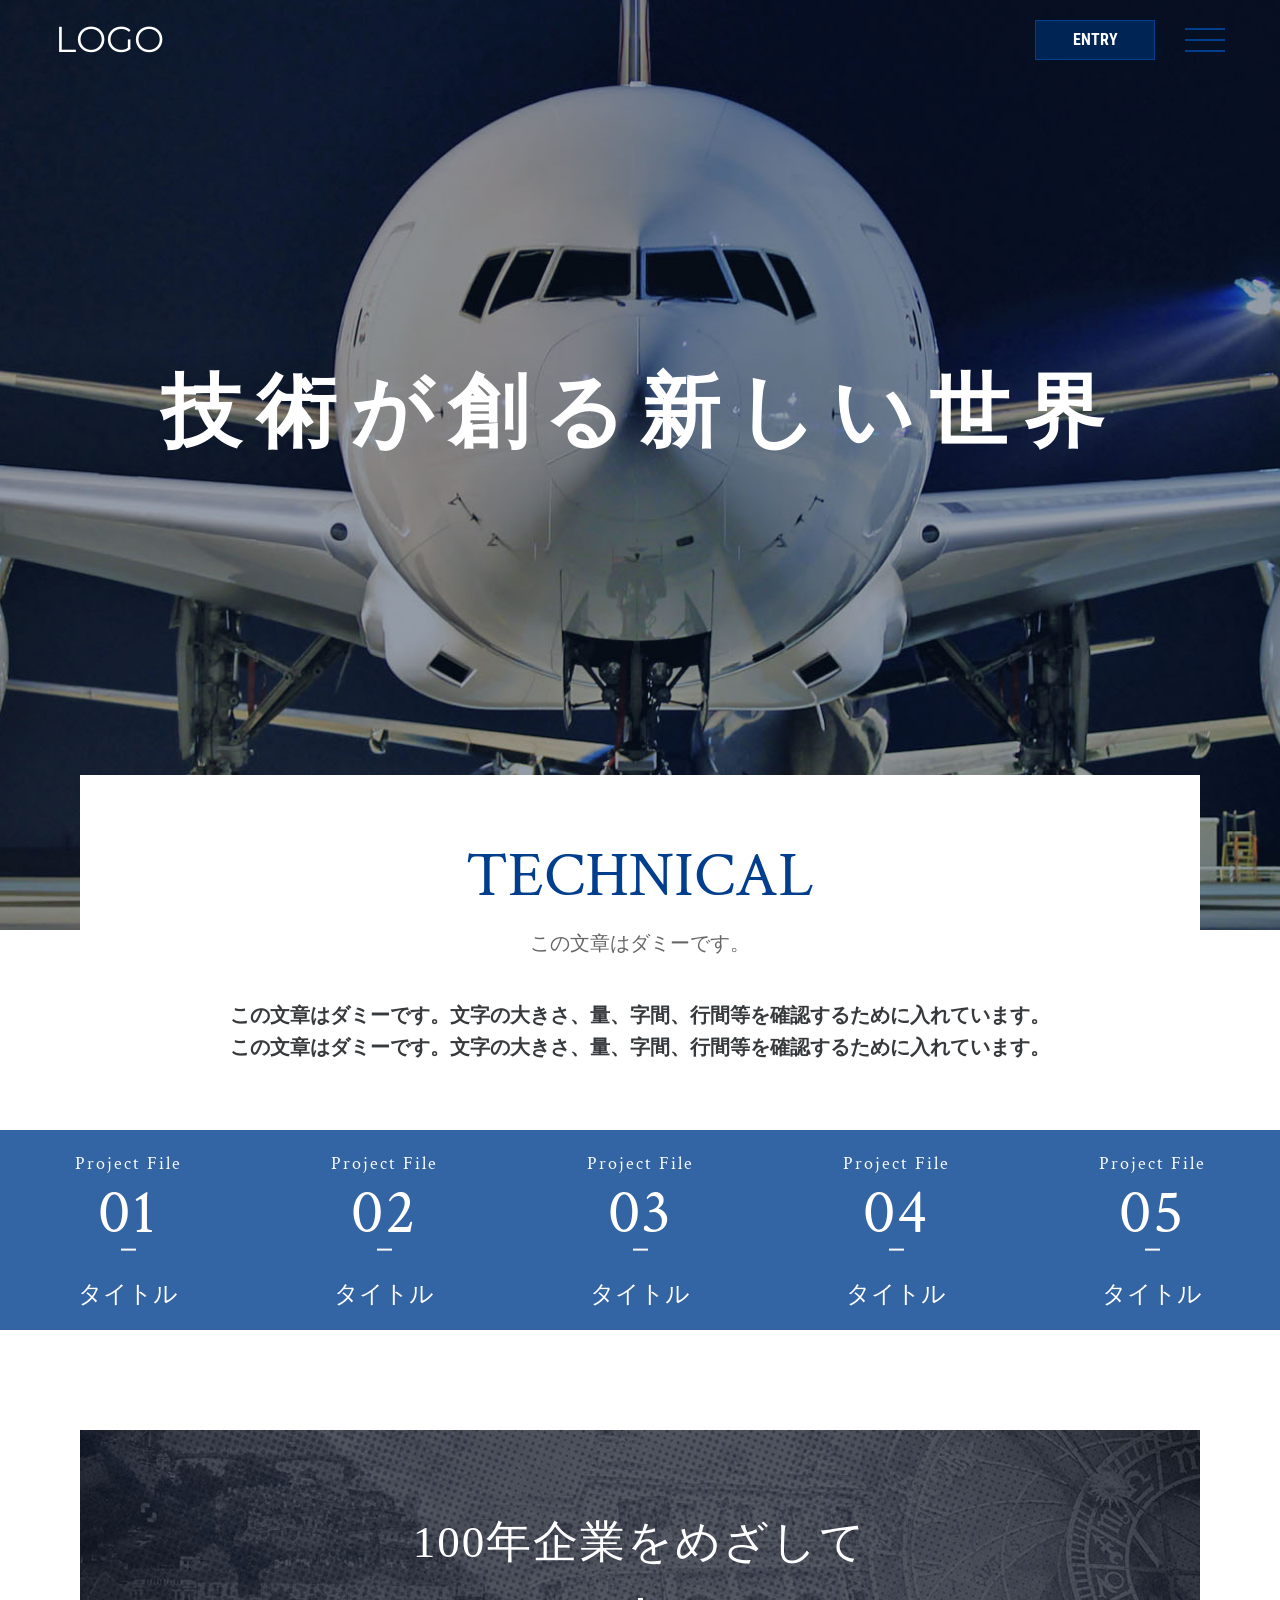
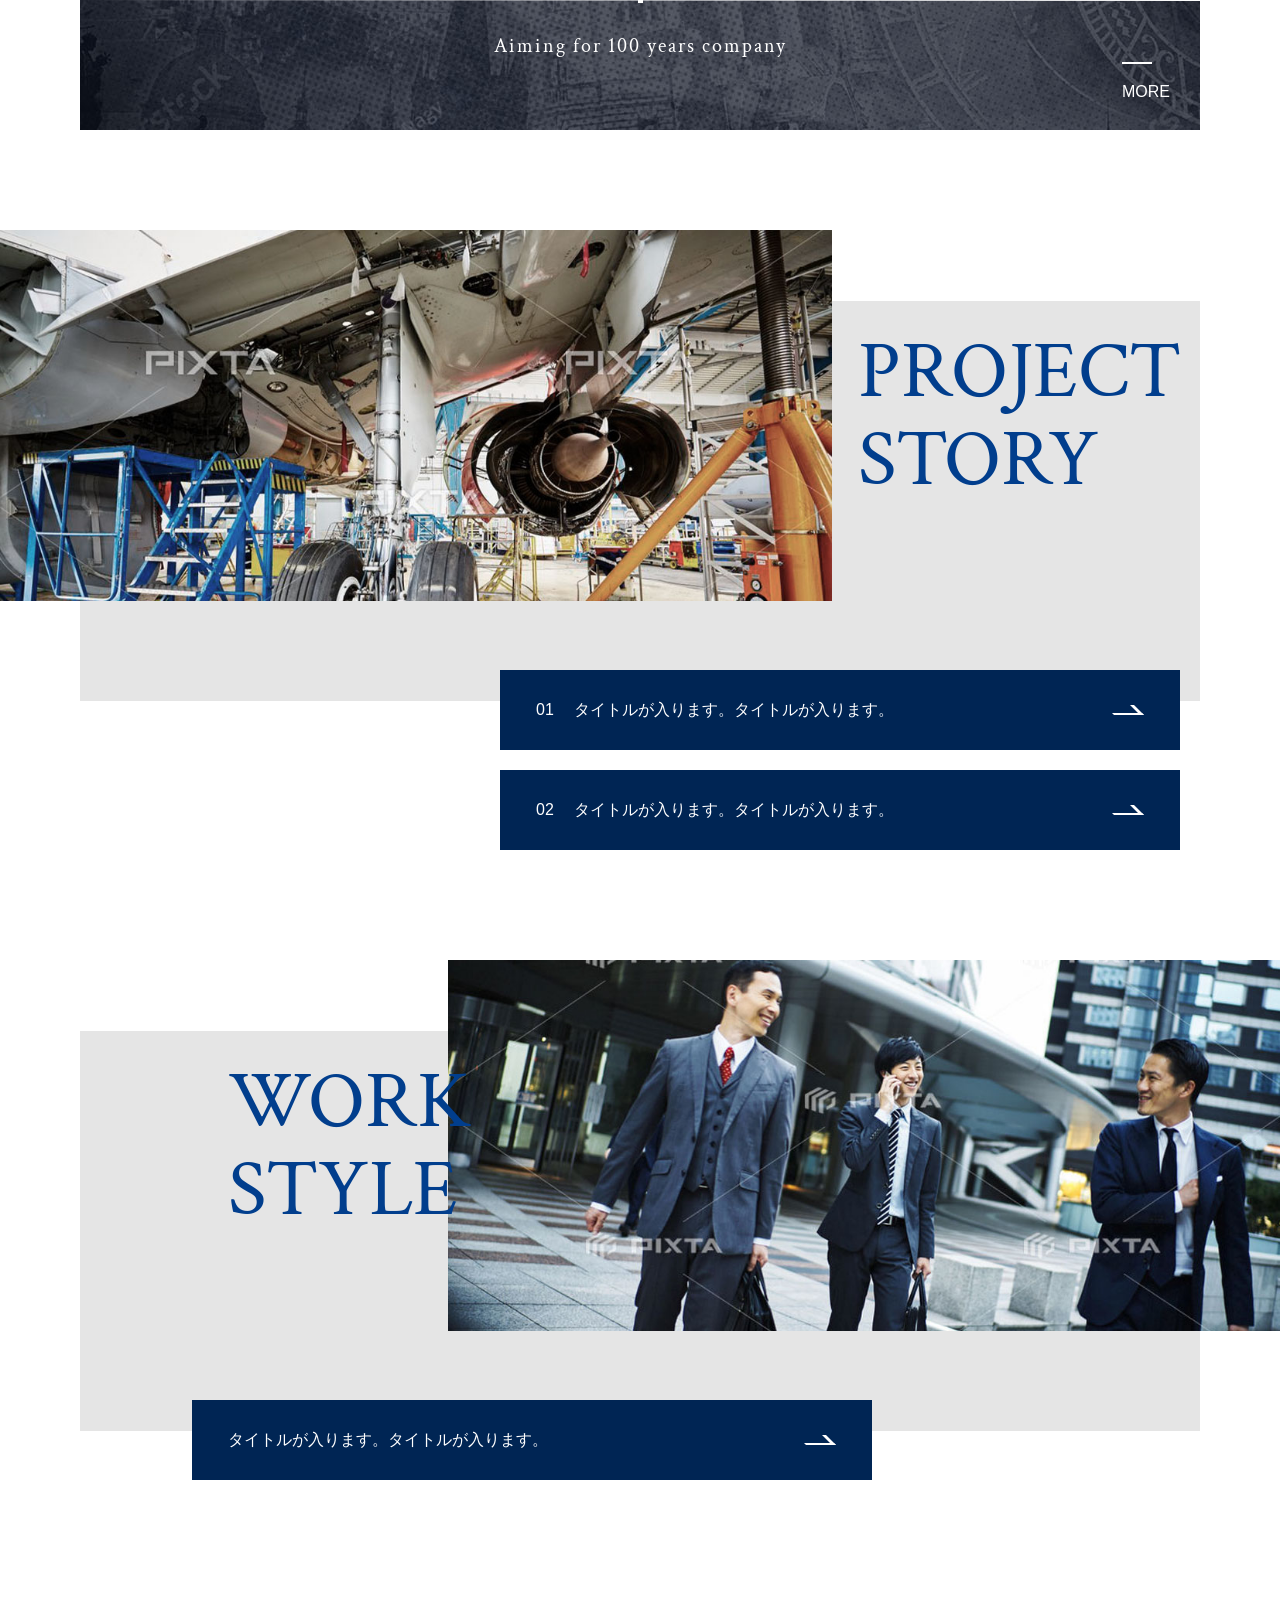
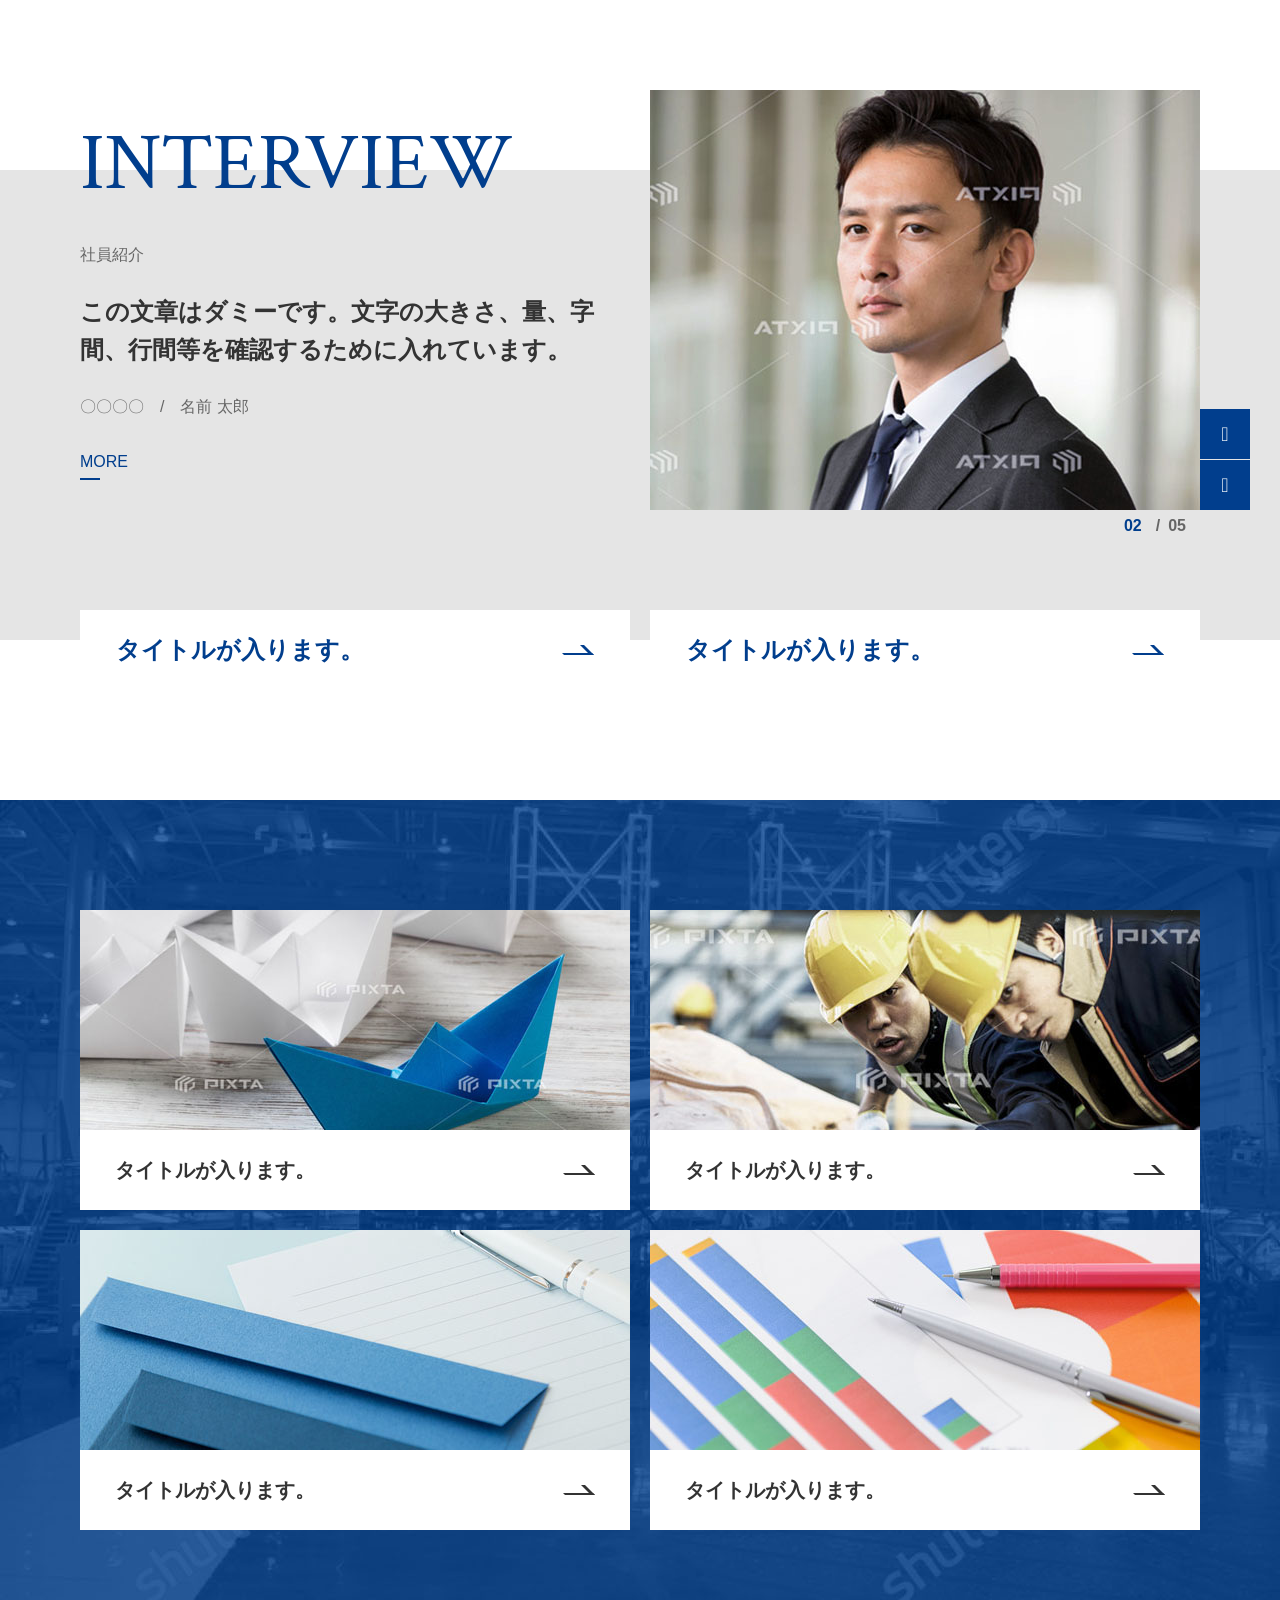
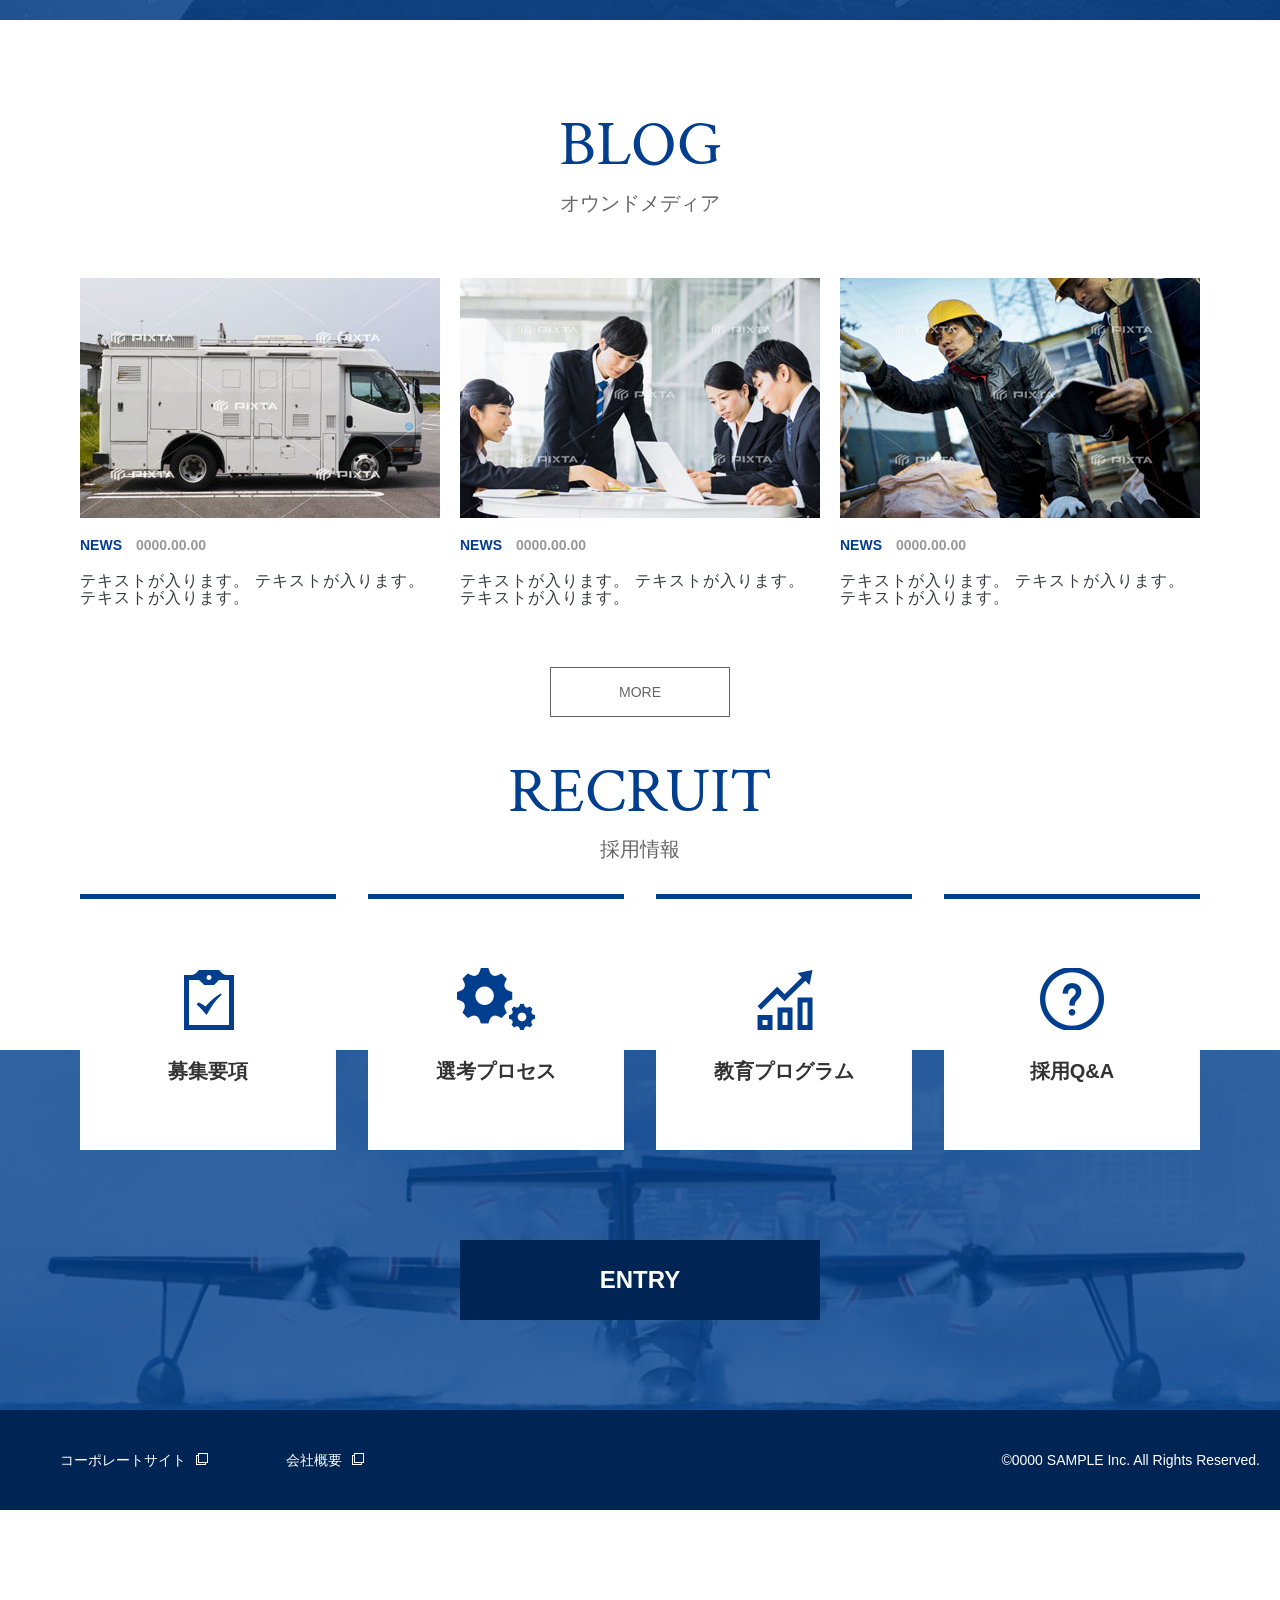
==== commit 879b30b0: "2007 236 update" ====
--- a/index.html
+++ b/index.html
@@ -64,7 +64,7 @@
     <main id="main-page">
         <!-- build:mv -->
         <section class="mv">
-            <span class="mv--title">技術が創る新しい世界</span>
+            <span class="mv--title wow animated bounceInLeft">技術が創る新しい世界</span>
         </section>
         <!-- build:technical -->
         <section class="technical">
@@ -81,7 +81,7 @@
                 </div>
             </div>
             <div class="project">
-                <div class="project-item animated fadeInLeft">
+                <div class="project-item wow animated bounceInLeft">
                     <div class="l-mask p-rel"><img src="images/img_tech_01.jpg" alt="technical bg"></div>
                     <div class="w-abs">
                         <span>Project File</span>
@@ -89,7 +89,7 @@
                         <h3>タイトル</h3>
                     </div>
                 </div>
-                <div class="project-item animated fadeInLeft" data-wow-delay=".2s">
+                <div class="project-item wow animated bounceInLeft" data-wow-delay=".2s">
                     <div class="l-mask p-rel"><img src="images/img_tech_02.jpg" alt="technical bg"></div>
                     <div class="w-abs">
                         <span>Project File</span>
@@ -97,7 +97,7 @@
                         <h3>タイトル</h3>
                     </div>
                 </div>
-                <div class="project-item animated fadeInLeft" data-wow-delay=".4s">
+                <div class="project-item wow animated bounceInLeft" data-wow-delay=".4s">
                     <div class="l-mask p-rel"><img src="images/img_tech_03.jpg" alt="technical bg"></div>
                     <div class="w-abs">
                         <span>Project File</span>
@@ -105,7 +105,7 @@
                         <h3>タイトル</h3>
                     </div>
                 </div>
-                <div class="project-item animated fadeInLeft" data-wow-delay=".6s">
+                <div class="project-item wow animated bounceInLeft" data-wow-delay=".6s">
                     <div class="l-mask p-rel"><img src="images/img_tech_04.jpg" alt="technical bg"></div>
                     <div class="w-abs">
                         <span>Project File</span>
@@ -113,7 +113,7 @@
                         <h3>タイトル</h3>
                     </div>
                 </div>
-                <div class="project-item animated fadeInLeft" data-wow-delay="18s">
+                <div class="project-item wow animated bounceInLeft" data-wow-delay=".8s">
                     <div class="l-mask p-rel"><img src="images/img_tech_05.jpg" alt="technical bg"></div>
                     <div class="w-abs">
                         <span>Project File</span>
@@ -125,7 +125,7 @@
         </section>
         <!-- build:year-100 -->
         <section class="year-100">
-            <div class="container p-rel">
+            <div class="container p-rel wow animated bounceInRight">
             	<!-- <img src="images/img_year.jpg"> -->
             	<div>
 	                <span>100年企業をめざして</span>
@@ -140,35 +140,35 @@
         <section class="project-story">
             <div class="w-box">
                 <div class="under-bg"></div>
-                <div class="w-box-l">
+                <div class="w-box-l wow animated bounceInLeft">
                     <img src="images/img_project_01.jpg">
                 </div>
-                <div class="w-box-r">
+                <div class="w-box-r wow animated bounceInRight">
                     <h2>project story</h2>
                 </div>
             </div>
-            <a href="#link" class="rect-more-info">タイトルが入ります。タイトルが入ります。</a>
-            <a href="#link" class="rect-more-info">タイトルが入ります。タイトルが入ります。</a>
+            <a href="#link" class="rect-more-info wow animated bounceInLeft">タイトルが入ります。タイトルが入ります。</a>
+            <a href="#link" class="rect-more-info wow animated bounceInRight">タイトルが入ります。タイトルが入ります。</a>
         </section>
         <!-- build:work-style-->
         <section class="work-style">
             <div class="w-box w-reverse">
                 <div class="under-bg"></div>
-                <div class="w-box-l">
+                <div class="w-box-l wow animated bounceInLeft">
                     <img src="images/img_project_02.jpg">
                 </div>
-                <div class="w-box-r">
+                <div class="w-box-r wow animated bounceInRight">
                     <h2>work style</h2>
                 </div>
             </div>
-            <a href="#link" class="rect-more-info">タイトルが入ります。タイトルが入ります。</a>
+            <a href="#link" class="rect-more-info wow animated bounceInUp">タイトルが入ります。タイトルが入ります。</a>
         </section>
         <!-- build:interview -->
         <section class="interview">
             <div class="under-bg"></div>
             <div class="container">
                 <div class="w-flex">
-                    <div class="w-flex-middle w-r">
+                    <div class="w-flex-middle w-r wow animated bounceInLeft">
                         <h2>interview</h2>
                         <span>社員紹介</span>
                         <p>この文章はダミーです。文字の大きさ、量、字間、行間等を確認するために入れています。</p>
@@ -178,7 +178,7 @@
                             タイトルが入ります。
                         </a>
                     </div>
-                    <div class="w-flex-middle w-l">
+                    <div class="w-flex-middle w-l wow animated bounceInRight">
                         <div class="interview-slide">
                             <img src="images/img_interview_03.jpg" alt="interview bg">
                             <img src="images/img_interview_03.jpg" alt="interview bg">
@@ -239,21 +239,21 @@
                     </span>
                 </h2>
                 <div class="blog-box">
-                    <div class="blog-item">
+                    <div class="blog-item wow animated bounceInLeft">
                         <img src="images/img_blog_01.jpg">
                         <a href="#link">news
                             <span class="day-define">0000.00.00</span>
                         </a>
                         <h3>テキストが入ります。 テキストが入ります。 テキストが入ります。</h3>
                     </div>
-                    <div class="blog-item">
+                    <div class="blog-item wow animated bounceInLeft" data-wow-delay=".2s">
                         <img src="images/img_blog_02.jpg">
                         <a href="#link">news
                             <span class="day-define">0000.00.00</span>
                         </a>
                         <h3>テキストが入ります。 テキストが入ります。 テキストが入ります。</h3>
                     </div>
-                    <div class="blog-item">
+                    <div class="blog-item wow animated bounceInLeft" data-wow-delay=".4s">
                         <img src="images/img_blog_03.jpg">
                         <a href="#link">news
                             <span class="day-define">0000.00.00</span>
@@ -277,19 +277,19 @@
             </h2>
             <div class="container">
                 <div class="recruit-box">
-                    <div class="recruit-box-i">
+                    <div class="recruit-box-i wow animated bounceInUp">
                         <img src="images/img_icon_04.png">
                         <h3>募集要項</h3>
                     </div>
-                    <div class="recruit-box-i">
+                    <div class="recruit-box-i wow animated bounceInUp" data-wow-delay=".2s">
                         <img src="images/img_icon_05.png">
                         <h3>選考プロセス</h3>
                     </div>
-                    <div class="recruit-box-i">
+                    <div class="recruit-box-i wow animated bounceInUp" data-wow-delay=".4s">
                         <img src="images/img_icon_06.png">
                         <h3>教育プログラム</h3>
                     </div>
-                    <div class="recruit-box-i">
+                    <div class="recruit-box-i wow animated bounceInUp" data-wow-delay=".6s">
                         <img src="images/img_icon_07.png">
                         <h3>採用Q&A</h3>
                     </div>
@@ -304,7 +304,7 @@
             <img src="images/img_footer_01.jpg">
             <img src="images/img_footer_02.jpg">
         </div>
-        <a href="#link" class="entry-button">entry</a>
+        <a href="#link" class="entry-button wow animated bounceInLeft">entry</a>
         <div class="end-page">
             <a href="#link">コーポレートサイト<span></span></a>
             <a href="#link">会社概要<span></span></a>
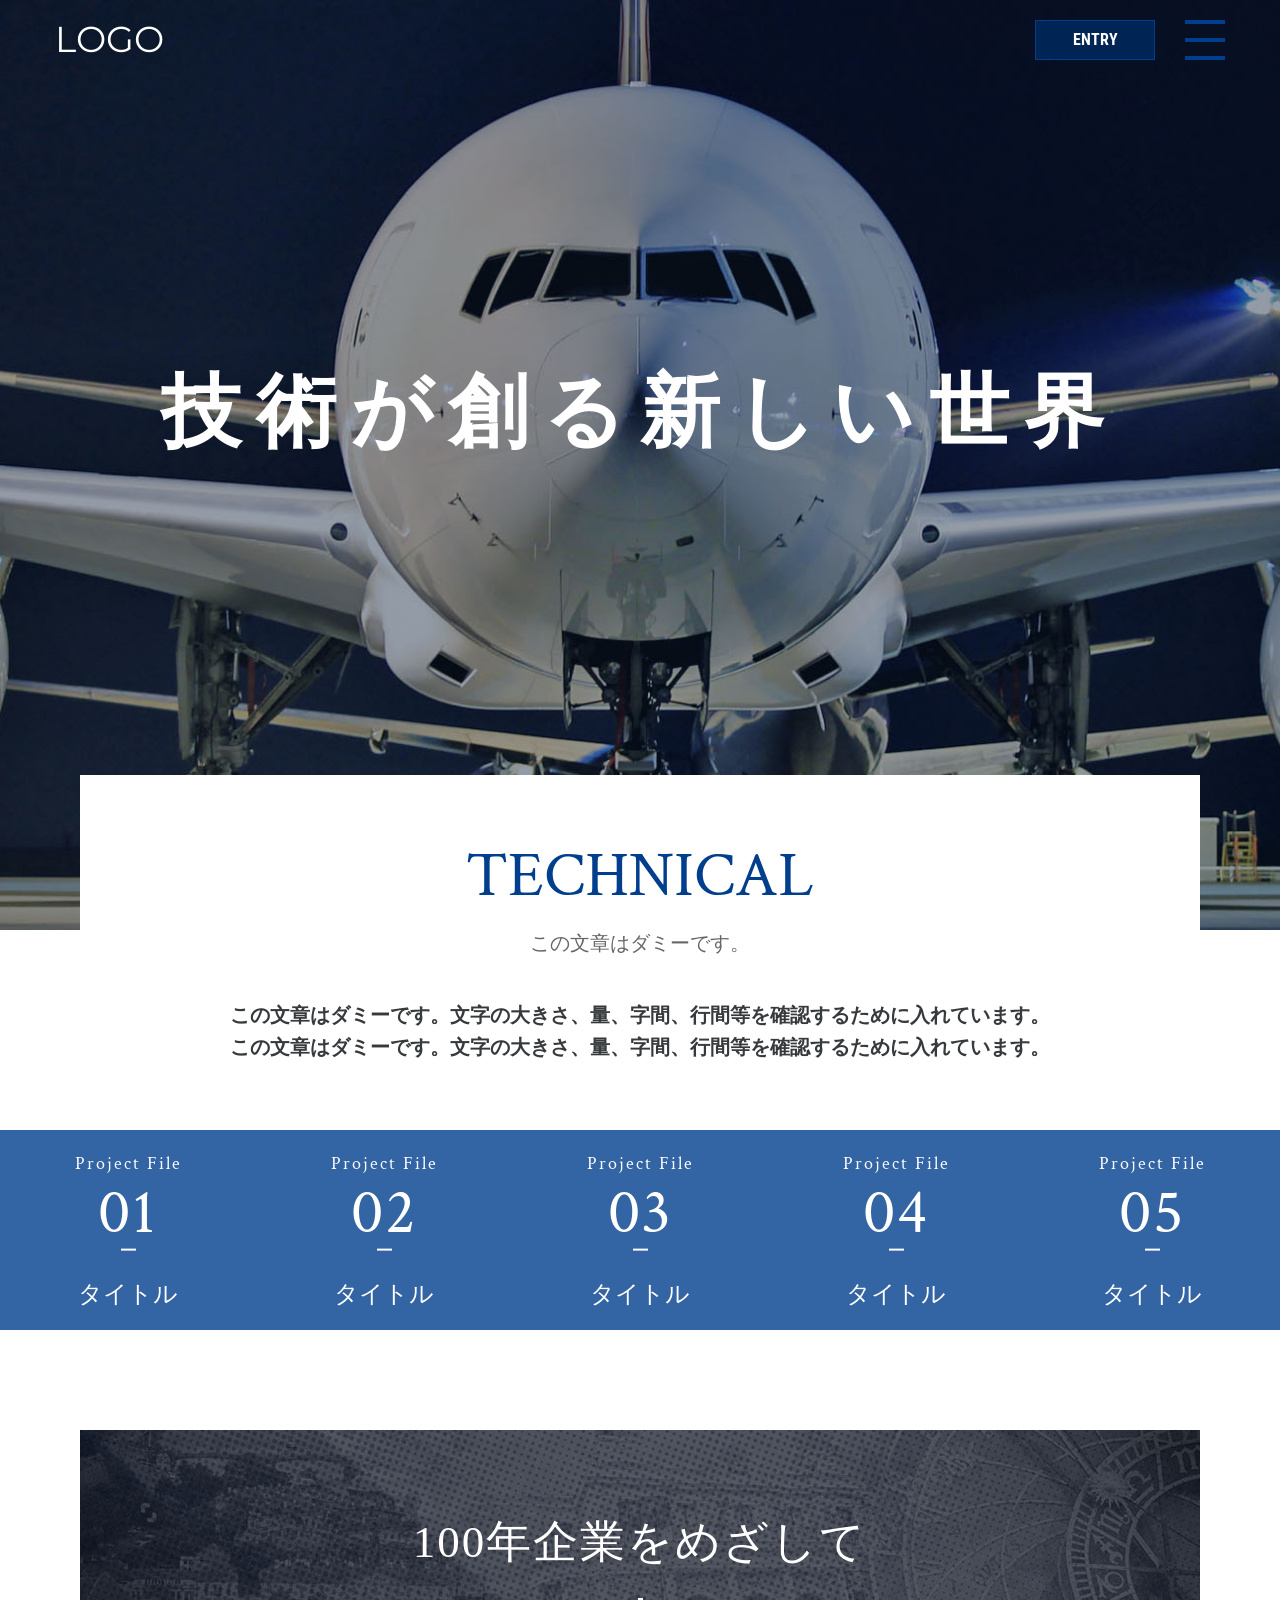
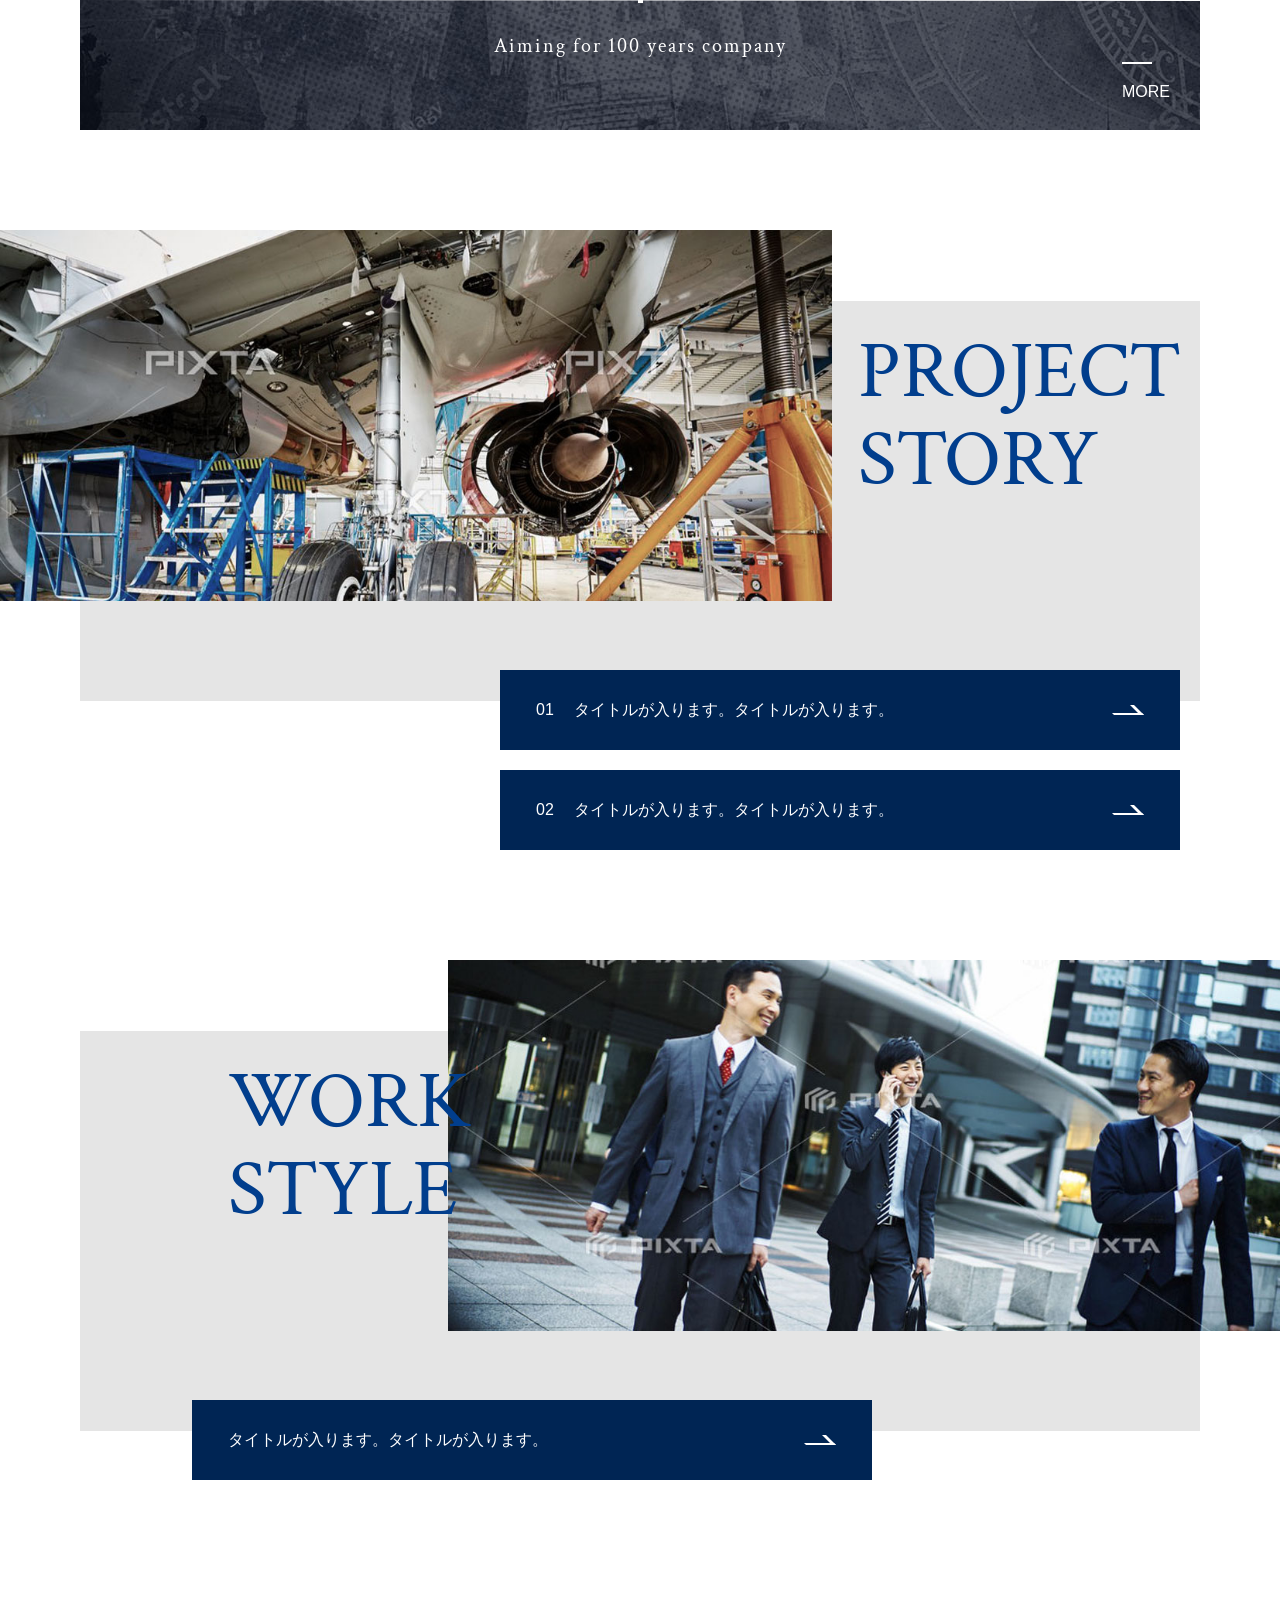
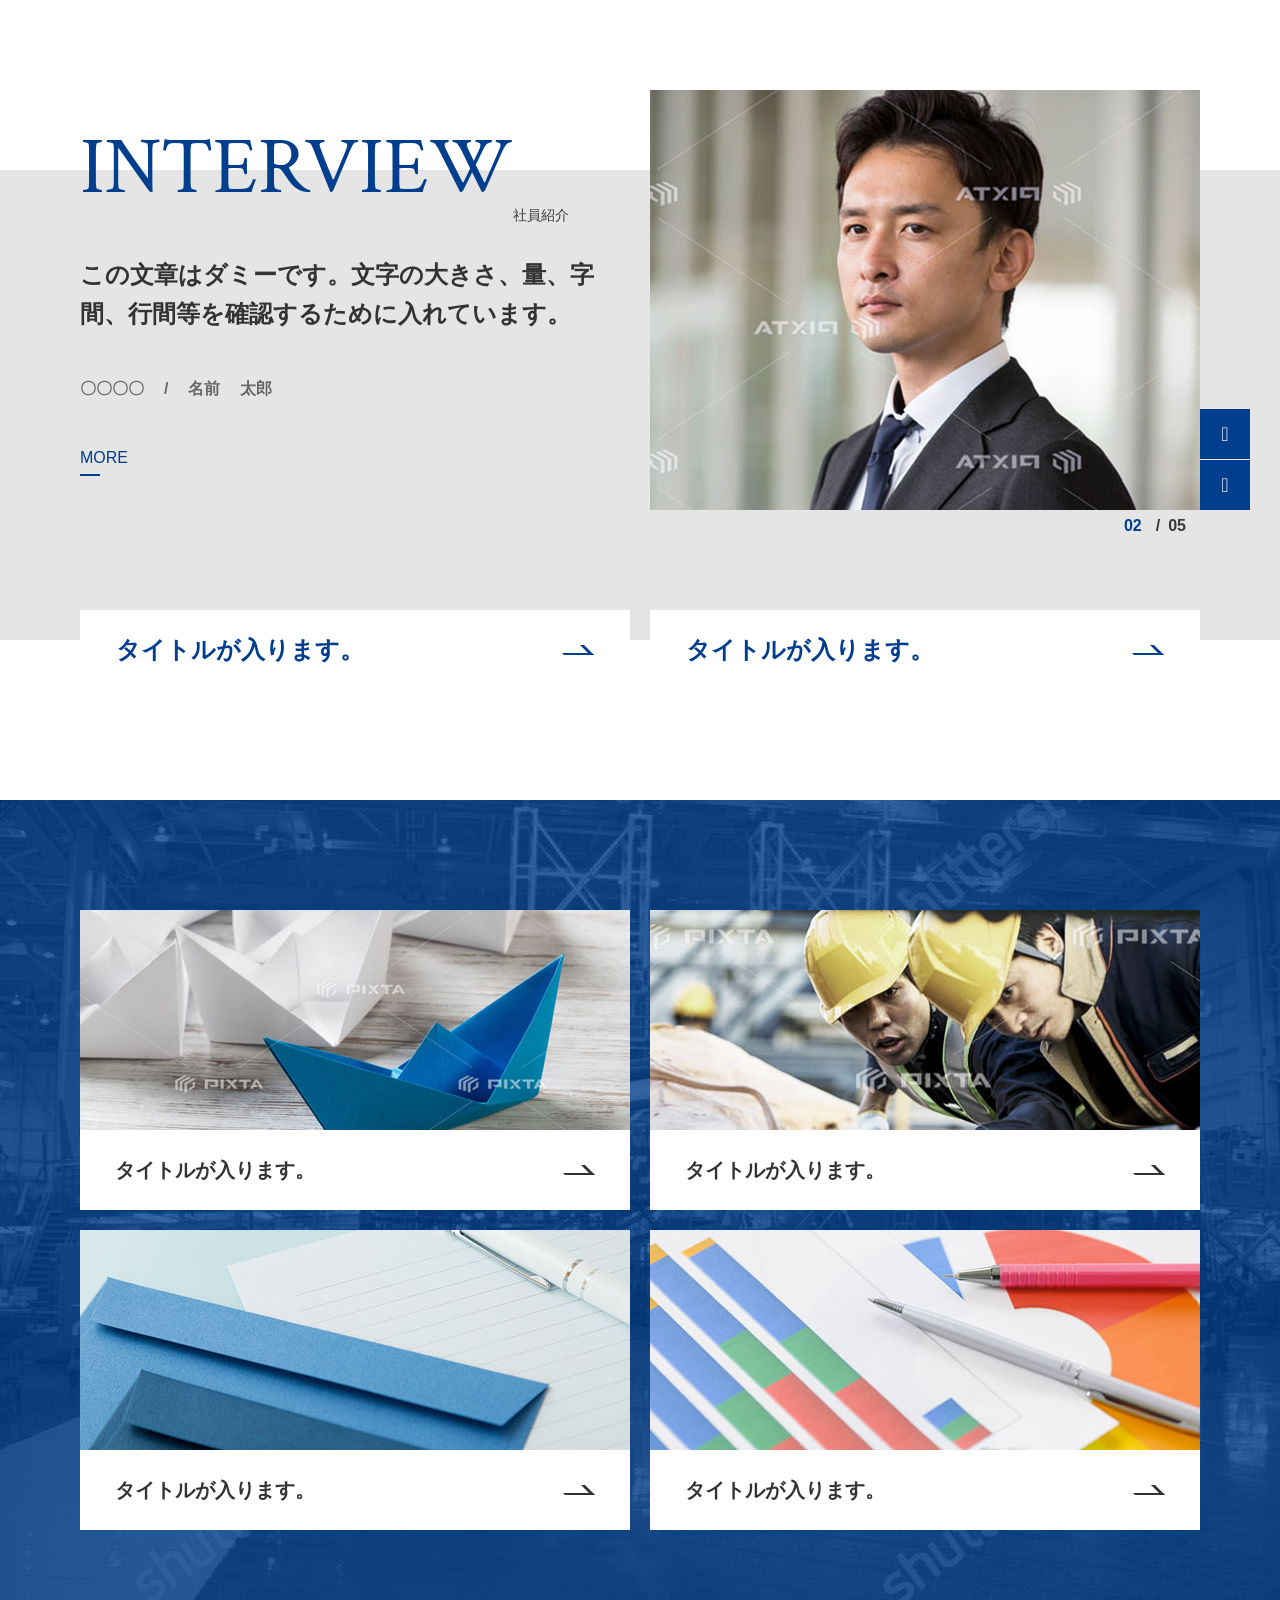
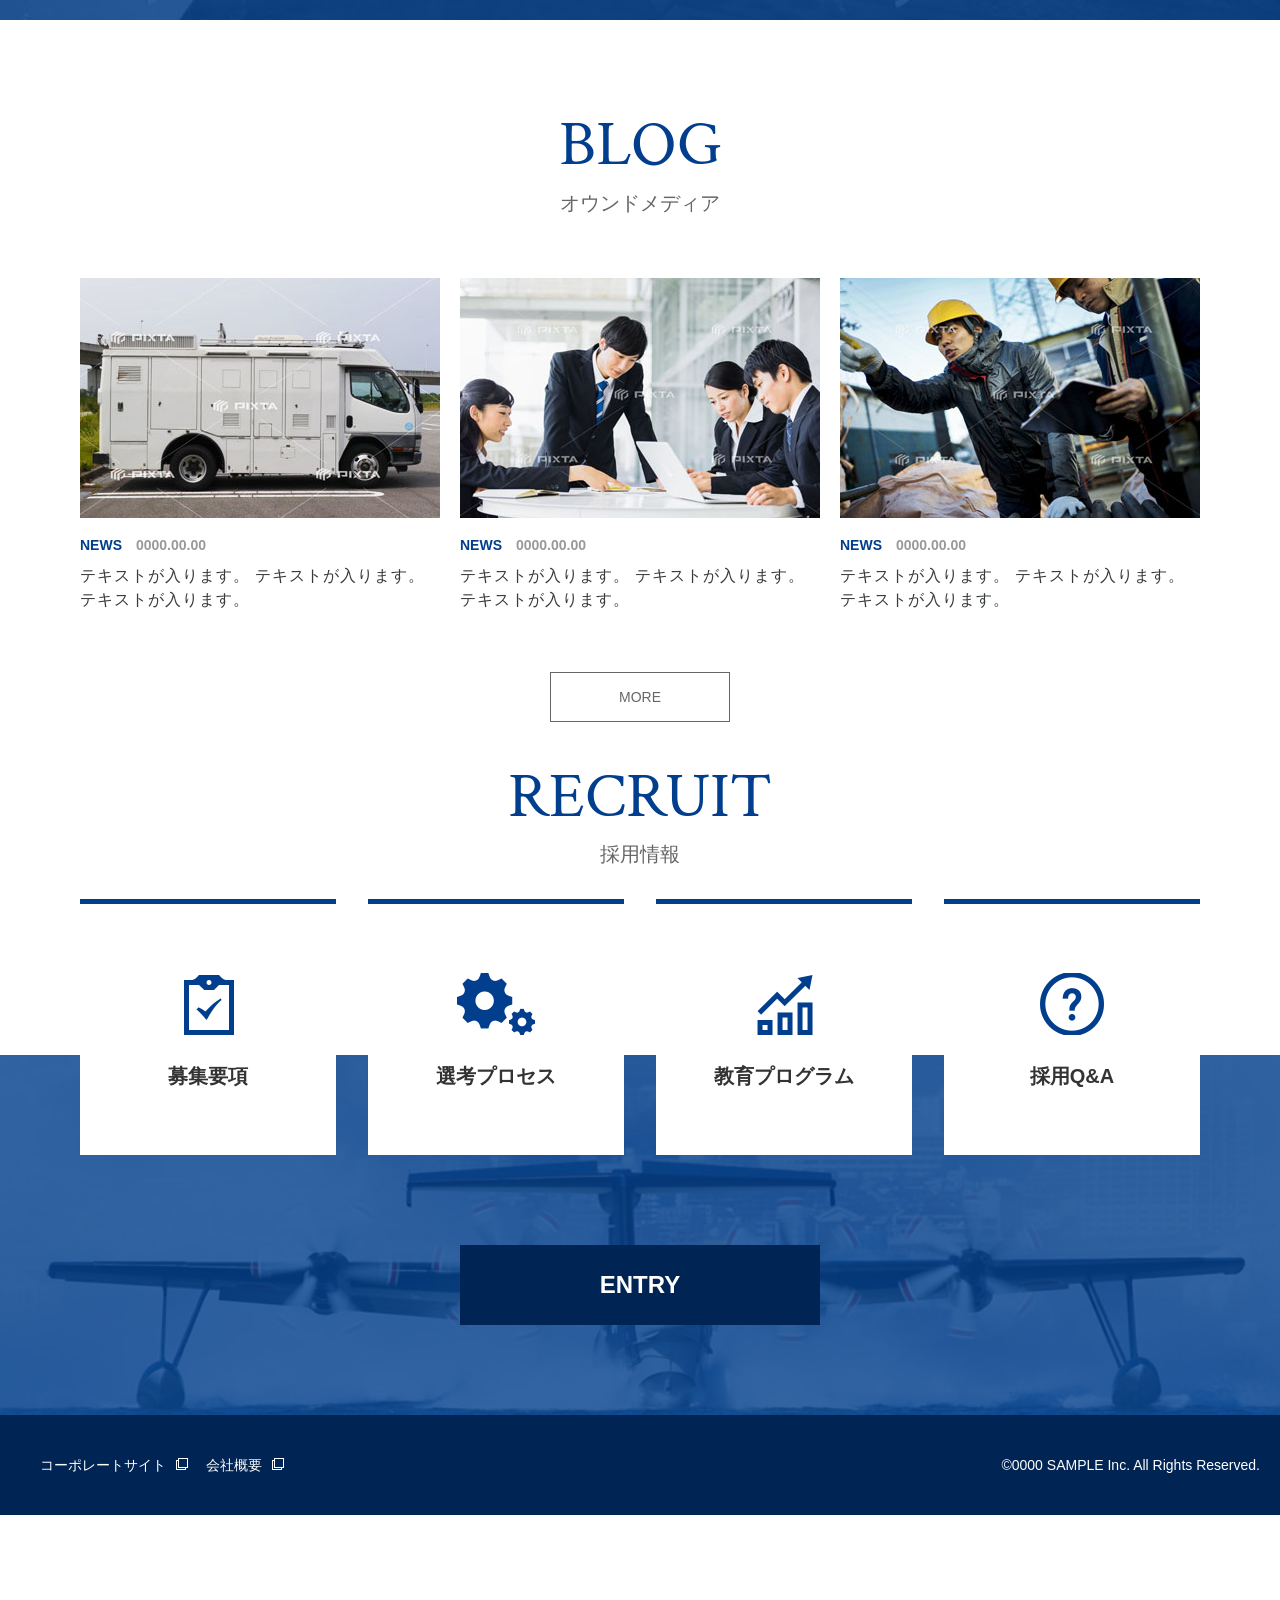
==== commit d6af5751: "2007 434 update" ====
--- a/index.html
+++ b/index.html
@@ -24,7 +24,7 @@
 	<link rel="stylesheet" href="assets/plugins/fonts/stylesheet.css" type="text/css" charset="utf-8" /> -->
     <!-- build:addcss -->
     <!-- /build:addcss -->
-    <title>Task 2</title>
+    <title>Task 4</title>
     <link href="https://fonts.googleapis.com/css2?family=Noto+Sans+JP:wght@400;500;700&display=swap" rel="stylesheet">
     <link href="https://fonts.googleapis.com/css2?family=Crimson+Text&family=Montserrat:wght@500;700&family=Roboto+Condensed&display=swap" rel="stylesheet">
 
@@ -33,7 +33,7 @@
 <body>
     <header class="header">
         <!-- build:header -->
-        <h1>LOGO</h1>
+        <h1><a href="#link">LOGO</a></h1>
         <button>entry</button>
         <div class="hambuger">
             <span></span><span></span><span></span>
@@ -172,7 +172,7 @@
                         <h2>interview</h2>
                         <span>社員紹介</span>
                         <p>この文章はダミーです。文字の大きさ、量、字間、行間等を確認するために入れています。</p>
-                        <span>〇〇〇〇　/　名前 太郎</span>
+                        <p><span>〇〇〇〇</span><span>/</span><span>名前</span><span>太郎</span></p>
                         <a href="#link" class="interview-more">more</a>
                         <a href="" class="rect-more-info">
                             タイトルが入ります。
--- a/css/common.css
+++ b/css/common.css
@@ -44,14 +44,17 @@
   }
 }
 .header h1 {
+  margin-right: auto;
+}
+.header h1 a {
   font-family: "Montserrat", sans-serif;
   font-size: 3.6rem;
-  margin-right: auto;
   color: white;
   cursor: pointer;
-}
-@media screen and (max-width: 768px) {
-  .header h1 {
+  text-decoration: none;
+}
+@media screen and (max-width: 768px) {
+  .header h1 a {
     font-size: 3rem;
   }
 }
@@ -148,16 +151,19 @@
 }
 .hambuger span {
   width: 100%;
-  height: 0.2rem;
+  height: 0.4rem;
   background-color: #013e8d;
   position: absolute;
   transition: all 0.3s ease;
 }
 .hambuger span:nth-child(1) {
-  top: 0.8rem;
+  top: 0rem;
+}
+.hambuger span:nth-child(2) {
+  -ms-transform: translateY(-50%);
 }
 .hambuger span:nth-child(3) {
-  bottom: 0.8rem;
+  bottom: 0rem;
 }
 
 .hambuger.active span:nth-child(1) {
@@ -774,17 +780,17 @@
     min-height: 1rem;
   }
 }
-.interview .w-flex .w-flex-middle span,
 .interview .w-flex .w-flex-middle p {
   display: block;
   width: 100%;
 }
-.interview .w-flex .w-flex-middle span {
+.interview .w-flex .w-flex-middle p:nth-of-type(2) span {
   color: #666666;
   font-size: 1.6rem;
-}
-@media screen and (max-width: 768px) {
-  .interview .w-flex .w-flex-middle span {
+  margin-right: 2rem;
+}
+@media screen and (max-width: 768px) {
+  .interview .w-flex .w-flex-middle p:nth-of-type(2) span {
     font-size: 1.4rem;
     margin: 1rem 0;
   }
@@ -1118,7 +1124,7 @@
   font-size: 1.4rem;
   text-transform: uppercase;
   margin-top: 2rem;
-  margin-bottom: 2rem;
+  margin-bottom: 1.2rem;
   text-decoration: none;
   display: block;
 }
@@ -1129,6 +1135,7 @@
 .blog-item h3 {
   font-size: 1.6rem;
   letter-spacing: 0.1rem;
+  line-height: 1.5;
 }
 .blog--more {
   width: 100%;
@@ -1307,12 +1314,11 @@
   }
 }
 .footer .end-page a {
-  margin: 0 2rem;
   text-decoration: none;
   color: white;
   position: relative;
   display: block;
-  padding: 0 2rem;
+  padding: 0 0 0 2rem;
 }
 @media only screen and (max-width: 767px) {
   .footer .end-page a {
